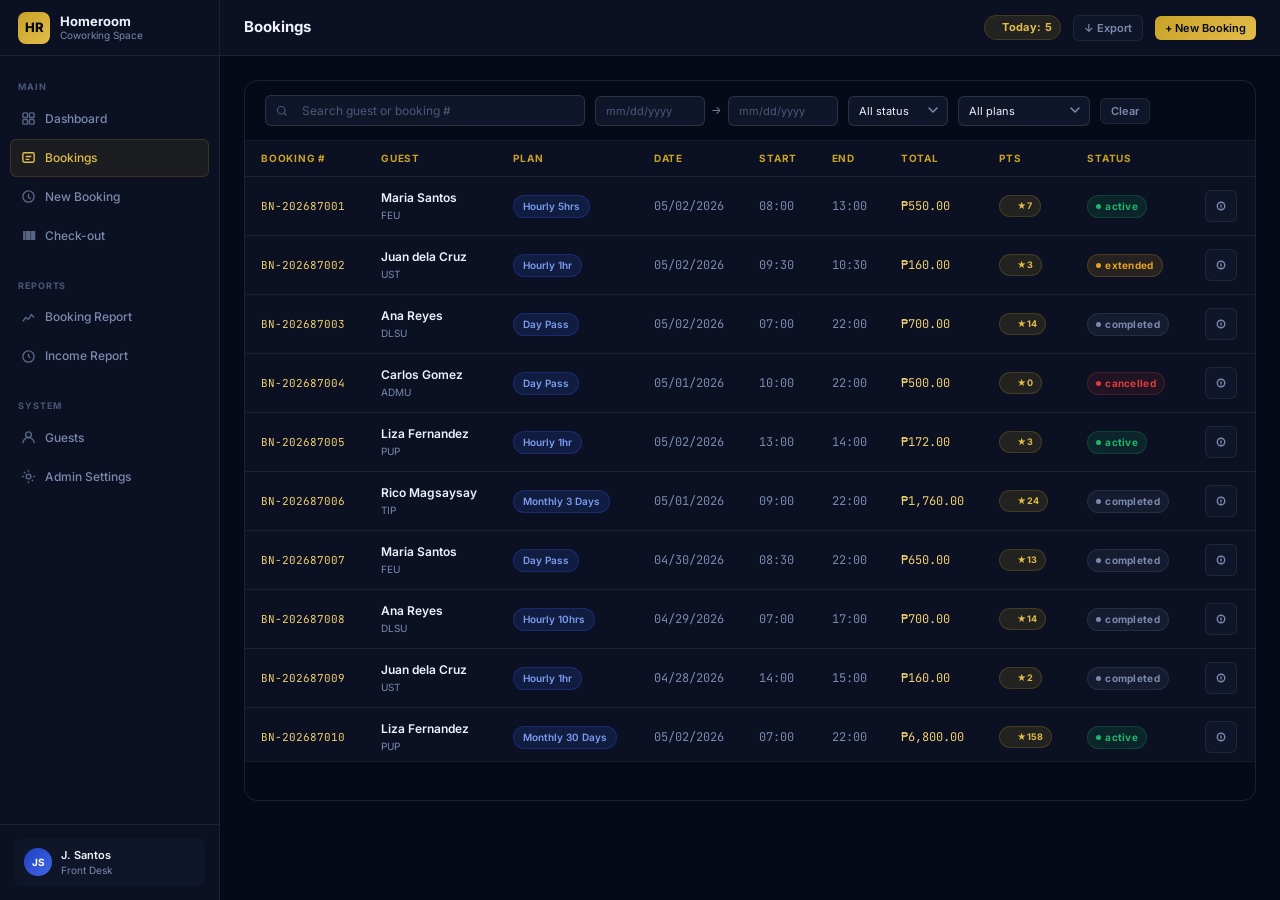
==== index.html @ 67699006 "Initial commit - HomeRoom Booking System" ====
<!DOCTYPE html>
<html lang="en">
<head>
<meta charset="UTF-8"/>
<meta name="viewport" content="width=device-width,initial-scale=1.0"/>
<title>HomeRoom — Front Desk</title>
<link rel="preconnect" href="https://fonts.googleapis.com"/>
<link href="https://fonts.googleapis.com/css2?family=Inter:wght@300;400;500;600;700;800&family=JetBrains+Mono:wght@400;500&display=swap" rel="stylesheet"/>
<style>
/* ═══════════════════════════════════════════════
   DESIGN TOKENS — HomeRoom palette (from poster)
   ═══════════════════════════════════════════════ */
:root {
  /* Core palette extracted from anniversary poster */
  --navy-950: #060a18;
  --navy-900: #0b1022;
  --navy-800: #101629;
  --navy-700: #151d36;
  --navy-600: #1b2444;
  --navy-500: #243060;
  --navy-400: #2d3d7a;

  --gold-600: #8a6910;
  --gold-500: #b8890f;
  --gold-400: #c9a227;
  --gold-300: #e2bd4a;
  --gold-200: #edcf6e;
  --gold-100: #f7e9a8;

  --blue-700: #1a2f8a;
  --blue-600: #2040c0;
  --blue-500: #2d52d4;
  --blue-400: #4068e8;
  --blue-300: #6b8ef5;

  --slate-50:  #f8f9fc;
  --slate-100: #eef0f6;
  --slate-200: #d8dce8;
  --slate-300: #b0b8d0;
  --slate-400: #8090b4;
  --slate-500: #5a6a90;
  --slate-600: #3d4e72;

  /* Semantic */
  --bg:         var(--navy-950);
  --surface:    var(--navy-900);
  --surface2:   var(--navy-800);
  --surface3:   var(--navy-700);
  --border:     rgba(255,255,255,0.07);
  --border2:    rgba(255,255,255,0.12);
  --text:       #eef1fb;
  --text-muted: #7a8aae;
  --text-dim:   #4a5878;
  --accent:     var(--gold-400);
  --accent2:    var(--gold-300);
  --success:    #1db86a;
  --warning:    #e8a020;
  --danger:     #e03c3c;
  --info:       var(--blue-400);

  --radius-sm:  6px;
  --radius-md:  10px;
  --radius-lg:  14px;
  --radius-xl:  20px;

  --shadow-sm:  0 1px 3px rgba(0,0,0,.4);
  --shadow-md:  0 4px 16px rgba(0,0,0,.5);
  --shadow-lg:  0 8px 32px rgba(0,0,0,.6);
  --shadow-gold: 0 0 20px rgba(201,162,39,.15);

  --font:  'Inter', sans-serif;
  --mono:  'JetBrains Mono', monospace;

  --sidebar-w: 220px;
  --topbar-h:  56px;
}

/* ═══ RESET ═══ */
*, *::before, *::after { box-sizing: border-box; margin: 0; padding: 0; }
html, body { height: 100%; }
body { font-family: var(--font); background: var(--bg); color: var(--text); font-size: 13px; line-height: 1.5; -webkit-font-smoothing: antialiased; overflow: hidden; }
button { font-family: var(--font); cursor: pointer; border: none; outline: none; }
input, select, textarea { font-family: var(--font); outline: none; }
a { text-decoration: none; color: inherit; }
* { scrollbar-width: thin; scrollbar-color: var(--navy-600) transparent; }
*::-webkit-scrollbar { width: 4px; height: 4px; }
*::-webkit-scrollbar-thumb { background: var(--navy-600); border-radius: 4px; }

/* ═══ LAYOUT ═══ */
.app { display: flex; height: 100vh; overflow: hidden; }

/* ═══════════════════════════════════════════════
   SIDEBAR
   ═══════════════════════════════════════════════ */
.sidebar {
  width: var(--sidebar-w);
  flex-shrink: 0;
  background: var(--navy-900);
  border-right: 1px solid var(--border);
  display: flex;
  flex-direction: column;
  overflow: hidden;
  z-index: 50;
}

.sidebar-logo {
  height: var(--topbar-h);
  display: flex;
  align-items: center;
  gap: 10px;
  padding: 0 18px;
  border-bottom: 1px solid var(--border);
  flex-shrink: 0;
}
.logo-mark {
  width: 32px; height: 32px;
  border-radius: 8px;
  background: linear-gradient(135deg, var(--gold-400) 0%, var(--gold-300) 100%);
  display: flex; align-items: center; justify-content: center;
  font-weight: 800; font-size: 13px; color: var(--navy-950); letter-spacing: -.5px;
  flex-shrink: 0;
}
.logo-text { font-weight: 700; font-size: 13px; color: var(--text); line-height: 1.2; }
.logo-text small { font-size: 10px; color: var(--text-muted); font-weight: 400; display: block; }

.sidebar-section-label {
  font-size: 9px; font-weight: 700; letter-spacing: .1em; text-transform: uppercase;
  color: var(--text-dim); padding: 16px 18px 6px;
}

.nav-group { padding: 0 10px; display: flex; flex-direction: column; gap: 1px; }

.nav-item {
  display: flex; align-items: center; gap: 9px;
  padding: 9px 10px; border-radius: var(--radius-sm);
  color: var(--text-muted); font-size: 12px; font-weight: 500;
  cursor: pointer; transition: all .15s; border: 1px solid transparent;
  white-space: nowrap;
}
.nav-item svg { width: 15px; height: 15px; flex-shrink: 0; opacity: .7; }
.nav-item:hover { color: var(--text); background: rgba(255,255,255,.05); }
.nav-item.active {
  color: var(--gold-300);
  background: rgba(201,162,39,.09);
  border-color: rgba(201,162,39,.18);
}
.nav-item.active svg { opacity: 1; }

.sidebar-footer {
  margin-top: auto;
  padding: 14px 14px;
  border-top: 1px solid var(--border);
}
.staff-card {
  display: flex; align-items: center; gap: 9px;
  padding: 8px 10px; border-radius: var(--radius-sm);
  background: var(--navy-800); cursor: pointer;
}
.staff-avatar {
  width: 28px; height: 28px; border-radius: 50%;
  background: linear-gradient(135deg, var(--blue-600) 0%, var(--blue-400) 100%);
  display: flex; align-items: center; justify-content: center;
  font-size: 10px; font-weight: 700; color: #fff; flex-shrink: 0;
}
.staff-name { font-size: 11px; font-weight: 600; color: var(--text); }
.staff-role { font-size: 10px; color: var(--text-muted); }

/* ═══════════════════════════════════════════════
   MAIN + TOPBAR
   ═══════════════════════════════════════════════ */
.main { flex: 1; display: flex; flex-direction: column; overflow: hidden; min-width: 0; }

.topbar {
  height: var(--topbar-h);
  background: var(--navy-900);
  border-bottom: 1px solid var(--border);
  display: flex; align-items: center;
  padding: 0 24px; gap: 12px;
  flex-shrink: 0; z-index: 40;
}
.topbar-title { font-size: 15px; font-weight: 700; flex: 1; }
.topbar-sub { font-size: 11px; color: var(--text-muted); font-weight: 400; margin-left: 8px; }

.page-body { flex: 1; overflow-y: auto; padding: 24px; }

/* ═══════════════════════════════════════════════
   BUTTONS
   ═══════════════════════════════════════════════ */
.btn {
  display: inline-flex; align-items: center; gap: 6px;
  padding: 8px 16px; border-radius: var(--radius-sm);
  font-size: 12px; font-weight: 600;
  transition: all .15s; white-space: nowrap;
}
.btn-gold {
  background: linear-gradient(135deg, var(--gold-400) 0%, var(--gold-300) 100%);
  color: var(--navy-950);
}
.btn-gold:hover { filter: brightness(1.1); box-shadow: var(--shadow-gold); }
.btn-outline {
  background: transparent; color: var(--text-muted);
  border: 1px solid var(--border2);
}
.btn-outline:hover { color: var(--text); border-color: rgba(255,255,255,.2); }
.btn-ghost {
  background: var(--navy-800); color: var(--text-muted);
  border: 1px solid var(--border);
}
.btn-ghost:hover { color: var(--text); border-color: var(--border2); }
.btn-danger {
  background: rgba(224,60,60,.1); color: var(--danger);
  border: 1px solid rgba(224,60,60,.2);
}
.btn-danger:hover { background: rgba(224,60,60,.2); }
.btn-success {
  background: rgba(29,184,106,.1); color: var(--success);
  border: 1px solid rgba(29,184,106,.2);
}
.btn-success:hover { background: rgba(29,184,106,.18); }
.btn-sm { padding: 5px 10px; font-size: 11px; }
.btn-lg { padding: 11px 22px; font-size: 13px; }
.btn-icon { padding: 7px; border-radius: var(--radius-sm); width: 32px; height: 32px; justify-content: center; }

/* ═══════════════════════════════════════════════
   FORM INPUTS
   ═══════════════════════════════════════════════ */
.input-wrap { display: flex; flex-direction: column; gap: 5px; }
.input-label { font-size: 10px; font-weight: 600; color: var(--text-muted); text-transform: uppercase; letter-spacing: .06em; }
.input-field {
  background: var(--navy-800); border: 1px solid var(--border2);
  color: var(--text); border-radius: var(--radius-sm);
  padding: 9px 12px; font-size: 13px; font-family: var(--font);
  transition: border-color .15s, box-shadow .15s; width: 100%;
}
.input-field::placeholder { color: var(--text-dim); }
.input-field:focus { border-color: var(--gold-400); box-shadow: 0 0 0 3px rgba(201,162,39,.12); }
.input-field.error { border-color: var(--danger); box-shadow: 0 0 0 3px rgba(224,60,60,.1); }
.input-field.valid { border-color: var(--success); }
.input-error-msg { font-size: 10px; color: var(--danger); margin-top: 2px; }
.input-row { display: grid; gap: 14px; }
.input-row.cols-2 { grid-template-columns: 1fr 1fr; }
.input-row.cols-3 { grid-template-columns: 1fr 1fr 1fr; }
.input-row.cols-4 { grid-template-columns: 1fr 1fr 1fr 1fr; }

/* ═══════════════════════════════════════════════
   BADGES
   ═══════════════════════════════════════════════ */
.badge {
  display: inline-flex; align-items: center; gap: 4px;
  padding: 3px 8px; border-radius: 20px;
  font-size: 10px; font-weight: 700; letter-spacing: .03em;
}
.badge::before { content: ''; width: 5px; height: 5px; border-radius: 50%; flex-shrink: 0; }
.badge-active   { background: rgba(29,184,106,.12); color: #1db86a; border: 1px solid rgba(29,184,106,.2); }
.badge-active::before { background: #1db86a; }
.badge-extended { background: rgba(232,160,32,.12); color: #e8a020; border: 1px solid rgba(232,160,32,.2); }
.badge-extended::before { background: #e8a020; }
.badge-completed{ background: rgba(122,138,174,.1); color: var(--text-muted); border: 1px solid rgba(122,138,174,.15); }
.badge-completed::before { background: var(--text-muted); }
.badge-cancelled{ background: rgba(224,60,60,.1); color: #e03c3c; border: 1px solid rgba(224,60,60,.2); }
.badge-cancelled::before { background: #e03c3c; }
.badge-gold { background: rgba(201,162,39,.12); color: var(--gold-300); border: 1px solid rgba(201,162,39,.2); }
.badge-locked { background: rgba(90,106,144,.1); color: var(--slate-400); border: 1px solid rgba(90,106,144,.2); }

/* ═══════════════════════════════════════════════
   CARDS / SURFACES
   ═══════════════════════════════════════════════ */
.card {
  background: var(--navy-900); border: 1px solid var(--border);
  border-radius: var(--radius-lg); padding: 20px;
}
.card-sm { padding: 14px 16px; border-radius: var(--radius-md); }
.card-inset {
  background: var(--navy-800); border: 1px solid var(--border);
  border-radius: var(--radius-md); padding: 14px 16px;
}

/* ═══════════════════════════════════════════════
   STAT CARDS (dashboard)
   ═══════════════════════════════════════════════ */
.stats-row { display: grid; grid-template-columns: repeat(4,1fr); gap: 14px; margin-bottom: 24px; }
.stat-card {
  background: var(--navy-900); border: 1px solid var(--border);
  border-radius: var(--radius-lg); padding: 18px 20px;
  position: relative; overflow: hidden;
}
.stat-card::before {
  content: ''; position: absolute; inset: 0;
  background: linear-gradient(135deg, rgba(201,162,39,.04) 0%, transparent 70%);
  pointer-events: none;
}
.stat-icon {
  width: 36px; height: 36px; border-radius: 9px;
  display: flex; align-items: center; justify-content: center;
  margin-bottom: 14px; font-size: 16px;
}
.stat-icon.gold { background: rgba(201,162,39,.12); }
.stat-icon.blue { background: rgba(64,104,232,.12); }
.stat-icon.green { background: rgba(29,184,106,.1); }
.stat-icon.red  { background: rgba(224,60,60,.1); }
.stat-val { font-size: 24px; font-weight: 800; color: var(--text); line-height: 1; margin-bottom: 4px; font-variant-numeric: tabular-nums; }
.stat-label { font-size: 11px; color: var(--text-muted); font-weight: 500; }
.stat-trend { font-size: 10px; color: var(--success); margin-top: 6px; display: flex; align-items: center; gap: 3px; }
.stat-trend.down { color: var(--danger); }

/* ═══════════════════════════════════════════════
   BOOKING WIZARD
   ═══════════════════════════════════════════════ */
.wizard-shell {
  max-width: 900px; margin: 0 auto;
}
.wizard-steps {
  display: flex; align-items: center; gap: 0;
  margin-bottom: 28px;
}
.step-item {
  display: flex; align-items: center; flex: 1;
}
.step-node {
  display: flex; align-items: center; gap: 10px; padding: 10px 0;
  flex-shrink: 0; cursor: default;
}
.step-circle {
  width: 32px; height: 32px; border-radius: 50%;
  display: flex; align-items: center; justify-content: center;
  font-size: 12px; font-weight: 700; flex-shrink: 0;
  transition: all .3s;
}
.step-circle.done {
  background: linear-gradient(135deg, var(--gold-400), var(--gold-300));
  color: var(--navy-950);
}
.step-circle.active {
  background: var(--navy-600);
  border: 2px solid var(--gold-400);
  color: var(--gold-300);
  box-shadow: 0 0 0 4px rgba(201,162,39,.12);
}
.step-circle.pending {
  background: var(--navy-800);
  border: 2px solid var(--border2);
  color: var(--text-dim);
}
.step-label { font-size: 12px; font-weight: 600; line-height: 1.2; }
.step-label small { display: block; font-size: 10px; color: var(--text-muted); font-weight: 400; }
.step-label.active-label small { color: var(--gold-300); }
.step-line {
  flex: 1; height: 1px; background: var(--border);
  margin: 0 8px; transition: background .3s;
}
.step-line.done { background: rgba(201,162,39,.4); }

.wizard-card {
  background: var(--navy-900); border: 1px solid var(--border);
  border-radius: var(--radius-xl); overflow: hidden;
}
.wizard-header {
  padding: 22px 28px; border-bottom: 1px solid var(--border);
  display: flex; align-items: center; justify-content: space-between;
  background: linear-gradient(135deg, rgba(201,162,39,.04) 0%, transparent 60%);
}
.wizard-header h2 { font-size: 16px; font-weight: 700; }
.wizard-header p { font-size: 12px; color: var(--text-muted); margin-top: 2px; }
.wizard-body { padding: 28px; }
.wizard-footer {
  padding: 18px 28px; border-top: 1px solid var(--border);
  display: flex; align-items: center; justify-content: space-between;
  background: var(--navy-950);
}
.wizard-footer-total { font-size: 13px; color: var(--text-muted); }
.wizard-footer-total strong { color: var(--gold-300); font-size: 18px; font-family: var(--mono); margin-left: 8px; }

/* ═══ STEP 1: GUEST ═══ */
.guest-search-wrap { position: relative; margin-bottom: 20px; }
.guest-search-wrap svg { position: absolute; left: 12px; top: 50%; transform: translateY(-50%); color: var(--text-dim); pointer-events: none; }
.guest-search { padding-left: 38px !important; }
.guest-dropdown {
  position: absolute; top: calc(100% + 4px); left: 0; right: 0; z-index: 10;
  background: var(--navy-800); border: 1px solid var(--border2);
  border-radius: var(--radius-md); overflow: hidden;
  box-shadow: var(--shadow-lg);
}
.guest-result {
  display: flex; align-items: center; gap: 10px;
  padding: 10px 14px; cursor: pointer; transition: background .1s;
}
.guest-result:hover { background: rgba(255,255,255,.05); }
.guest-avatar-sm {
  width: 32px; height: 32px; border-radius: 50%; flex-shrink: 0;
  background: linear-gradient(135deg, var(--blue-600), var(--blue-400));
  display: flex; align-items: center; justify-content: center;
  font-size: 11px; font-weight: 700; color: #fff;
}
.guest-result-name { font-size: 12px; font-weight: 600; color: var(--text); }
.guest-result-meta { font-size: 10px; color: var(--text-muted); }
.guest-coins-chip {
  margin-left: auto; display: flex; align-items: center; gap: 4px;
  background: rgba(201,162,39,.1); border: 1px solid rgba(201,162,39,.2);
  color: var(--gold-300); padding: 2px 8px; border-radius: 20px; font-size: 10px; font-weight: 600;
}

.divider-or {
  display: flex; align-items: center; gap: 12px; margin: 20px 0;
  color: var(--text-dim); font-size: 11px;
}
.divider-or::before, .divider-or::after {
  content: ''; flex: 1; height: 1px; background: var(--border);
}

.selected-guest-card {
  display: flex; align-items: center; gap: 14px;
  background: rgba(201,162,39,.06); border: 1px solid rgba(201,162,39,.2);
  border-radius: var(--radius-md); padding: 14px 16px;
  margin-bottom: 20px;
}
.selected-guest-avatar {
  width: 44px; height: 44px; border-radius: 50%; flex-shrink: 0;
  background: linear-gradient(135deg, var(--gold-500), var(--gold-300));
  display: flex; align-items: center; justify-content: center;
  font-size: 16px; font-weight: 800; color: var(--navy-950);
}
.guest-detail-name { font-size: 14px; font-weight: 700; }
.guest-detail-meta { font-size: 11px; color: var(--text-muted); margin-top: 2px; }
.guest-detail-coins { display: flex; align-items: center; gap: 4px; margin-top: 4px; font-size: 11px; color: var(--gold-300); }

/* ═══ STEP 2: RATES ═══ */
.rates-section-title { font-size: 11px; font-weight: 700; letter-spacing: .08em; text-transform: uppercase; color: var(--text-muted); margin-bottom: 12px; display: flex; align-items: center; gap: 8px; }
.rates-section-title::after { content: ''; flex: 1; height: 1px; background: var(--border); }

.rate-grid { display: grid; grid-template-columns: repeat(3,1fr); gap: 10px; margin-bottom: 20px; }
.rate-card {
  background: var(--navy-800); border: 2px solid var(--border);
  border-radius: var(--radius-md); padding: 16px;
  cursor: pointer; transition: all .18s; position: relative; overflow: hidden;
  display: flex; flex-direction: column; gap: 4px;
}
.rate-card:hover:not(.locked) { border-color: rgba(201,162,39,.4); background: rgba(201,162,39,.04); }
.rate-card.selected {
  border-color: var(--gold-400); background: rgba(201,162,39,.07);
  box-shadow: 0 0 0 1px rgba(201,162,39,.2), var(--shadow-gold);
}
.rate-card.locked { opacity: .45; cursor: not-allowed; }
.rate-popular {
  position: absolute; top: 8px; right: 8px;
  background: linear-gradient(135deg, var(--gold-400), var(--gold-300));
  color: var(--navy-950); font-size: 8px; font-weight: 800;
  padding: 2px 7px; border-radius: 20px; letter-spacing: .05em; text-transform: uppercase;
}
.rate-lock {
  position: absolute; top: 8px; right: 8px;
  font-size: 11px; color: var(--text-dim);
}
.rate-type { font-size: 9px; font-weight: 700; letter-spacing: .1em; text-transform: uppercase; color: var(--text-muted); }
.rate-name { font-size: 14px; font-weight: 700; color: var(--text); margin-top: 2px; }
.rate-duration { font-size: 10px; color: var(--text-dim); }
.rate-price { font-size: 22px; font-weight: 800; color: var(--gold-300); font-family: var(--mono); margin-top: 8px; line-height: 1; }
.rate-price span { font-size: 12px; color: var(--text-muted); font-weight: 400; font-family: var(--font); }
.rate-note { font-size: 10px; color: var(--text-dim); margin-top: 4px; }
.rate-check {
  position: absolute; bottom: 10px; right: 10px;
  width: 20px; height: 20px; border-radius: 50%;
  background: var(--gold-400); display: none;
  align-items: center; justify-content: center;
}
.rate-card.selected .rate-check { display: flex; }
.rate-check svg { width: 11px; height: 11px; color: var(--navy-950); }

/* ═══ STEP 3: ADD-ONS ═══ */
.addon-grid { display: grid; grid-template-columns: 1fr 1fr; gap: 10px; }
.addon-card {
  background: var(--navy-800); border: 2px solid var(--border);
  border-radius: var(--radius-md); padding: 14px 16px;
  cursor: pointer; transition: all .18s; position: relative;
  display: flex; align-items: center; gap: 12px;
}
.addon-card:hover { border-color: rgba(64,104,232,.4); background: rgba(64,104,232,.04); }
.addon-card.selected {
  border-color: var(--blue-400); background: rgba(64,104,232,.08);
}
.addon-icon { font-size: 22px; flex-shrink: 0; }
.addon-name { font-size: 13px; font-weight: 600; }
.addon-desc { font-size: 10px; color: var(--text-muted); margin-top: 2px; }
.addon-price { font-size: 13px; font-weight: 700; color: var(--gold-300); font-family: var(--mono); margin-left: auto; flex-shrink: 0; }
.addon-qty-wrap { display: flex; align-items: center; gap: 6px; margin-left: auto; }
.qty-btn {
  width: 24px; height: 24px; border-radius: 50%;
  background: var(--navy-600); border: 1px solid var(--border2);
  color: var(--text); font-size: 14px; font-weight: 700;
  display: flex; align-items: center; justify-content: center;
  transition: all .12s;
}
.qty-btn:hover { background: var(--navy-500); border-color: var(--gold-400); color: var(--gold-300); }
.qty-val { font-family: var(--mono); font-size: 13px; font-weight: 600; min-width: 20px; text-align: center; }

.wifi-toggle {
  display: flex; align-items: center; justify-content: space-between;
  background: var(--navy-800); border: 2px solid var(--border);
  border-radius: var(--radius-md); padding: 14px 16px; cursor: pointer;
  transition: all .18s; margin-bottom: 10px;
}
.wifi-toggle:hover { border-color: rgba(64,104,232,.3); }
.wifi-toggle.active { border-color: var(--blue-400); background: rgba(64,104,232,.08); }
.toggle-switch {
  width: 40px; height: 22px; border-radius: 11px;
  background: var(--navy-600); border: 1px solid var(--border2);
  position: relative; transition: background .2s;
}
.toggle-switch.on { background: var(--blue-500); border-color: var(--blue-400); }
.toggle-knob {
  width: 16px; height: 16px; border-radius: 50%; background: #fff;
  position: absolute; top: 2px; left: 2px; transition: transform .2s;
  box-shadow: 0 1px 3px rgba(0,0,0,.3);
}
.toggle-switch.on .toggle-knob { transform: translateX(18px); }

/* ═══ STEP 4: CONFIRM ═══ */
.summary-layout { display: grid; grid-template-columns: 1fr 340px; gap: 20px; }
.summary-section { margin-bottom: 20px; }
.summary-row {
  display: flex; justify-content: space-between; align-items: center;
  padding: 9px 0; font-size: 12px;
  border-bottom: 1px solid var(--border);
}
.summary-row:last-child { border-bottom: none; }
.summary-row .label { color: var(--text-muted); }
.summary-row .val { font-family: var(--mono); font-weight: 600; color: var(--text); }
.summary-row .val.discount { color: var(--success); }
.summary-total {
  display: flex; justify-content: space-between; align-items: center;
  padding: 14px 0 0; font-size: 16px; font-weight: 800;
  border-top: 2px solid rgba(201,162,39,.3); margin-top: 6px;
}
.summary-total .val { color: var(--gold-300); font-family: var(--mono); font-size: 22px; }

.promo-section { margin-bottom: 18px; }
.promo-row { display: flex; gap: 8px; }
.promo-badge {
  display: inline-flex; align-items: center; gap: 6px;
  background: rgba(29,184,106,.1); border: 1px solid rgba(29,184,106,.2);
  color: var(--success); padding: 4px 10px; border-radius: var(--radius-sm);
  font-size: 11px; font-weight: 600; margin-top: 8px;
}
.promo-x { cursor: pointer; opacity: .7; }
.promo-x:hover { opacity: 1; }

.receipt-card {
  background: var(--navy-950); border: 1px solid var(--border);
  border-radius: var(--radius-lg); overflow: hidden;
}
.receipt-header {
  background: linear-gradient(135deg, var(--navy-700) 0%, var(--navy-600) 100%);
  border-bottom: 1px solid var(--border); padding: 16px 18px; text-align: center;
}
.receipt-logo { font-size: 16px; font-weight: 800; letter-spacing: -.5px; }
.receipt-logo span { color: var(--gold-400); }
.receipt-subtitle { font-size: 10px; color: var(--text-muted); margin-top: 2px; }
.receipt-body { padding: 16px 18px; }
.receipt-ref { font-family: var(--mono); font-size: 16px; font-weight: 700; color: var(--gold-300); letter-spacing: .05em; text-align: center; margin-bottom: 16px; }
.receipt-row { display: flex; justify-content: space-between; font-size: 11px; padding: 4px 0; }
.receipt-row .rl { color: var(--text-muted); }
.receipt-row .rv { font-weight: 600; color: var(--text); font-family: var(--mono); font-size: 11px; }
.barcode-wrap {
  margin: 16px 0; text-align: center;
  background: #fff; border-radius: var(--radius-sm); padding: 10px;
}
.barcode-lines {
  display: flex; gap: 2px; justify-content: center; align-items: flex-end; height: 48px;
}
.barcode-lines div { background: #000; border-radius: 1px; }
.wifi-creds {
  background: rgba(64,104,232,.08); border: 1px solid rgba(64,104,232,.2);
  border-radius: var(--radius-sm); padding: 10px 12px; margin-top: 12px;
}
.wifi-title { font-size: 10px; font-weight: 700; letter-spacing: .08em; text-transform: uppercase; color: var(--blue-300); margin-bottom: 6px; display: flex; align-items: center; gap: 5px; }
.wifi-field { display: flex; justify-content: space-between; font-size: 11px; margin-top: 4px; }
.wifi-field .wl { color: var(--text-muted); }
.wifi-field .wv { font-family: var(--mono); color: var(--text); font-weight: 600; }
.coins-earned {
  background: rgba(201,162,39,.08); border: 1px solid rgba(201,162,39,.2);
  border-radius: var(--radius-sm); padding: 10px 12px; margin-top: 10px;
  text-align: center;
}
.coins-earned-val { font-size: 20px; font-weight: 800; color: var(--gold-300); font-family: var(--mono); }
.coins-earned-label { font-size: 10px; color: var(--text-muted); margin-top: 2px; }

/* ═══════════════════════════════════════════════
   BOOKING DASHBOARD
   ═══════════════════════════════════════════════ */
.dashboard-header { display: flex; align-items: center; gap: 12px; margin-bottom: 20px; }
.search-bar-wrap { position: relative; flex: 1; max-width: 320px; }
.search-bar-wrap svg { position: absolute; left: 11px; top: 50%; transform: translateY(-50%); color: var(--text-dim); pointer-events: none; }
.search-bar { padding-left: 36px !important; }

.filter-row { display: flex; align-items: center; gap: 8px; flex-wrap: wrap; }
.date-pair { display: flex; align-items: center; gap: 6px; }
.date-pair span { font-size: 11px; color: var(--text-muted); }
.date-input { padding: 7px 10px !important; font-size: 11px !important; }

.filter-select {
  background: var(--navy-800); border: 1px solid var(--border2);
  color: var(--text); border-radius: var(--radius-sm);
  padding: 7px 30px 7px 10px; font-size: 11px; font-family: var(--font);
  appearance: none; cursor: pointer;
  background-image: url("data:image/svg+xml,%3Csvg xmlns='http://www.w3.org/2000/svg' width='10' height='7'%3E%3Cpath d='M1 1l4 4 4-4' fill='none' stroke='%237a8aae' stroke-width='1.5' stroke-linecap='round'/%3E%3C/svg%3E");
  background-repeat: no-repeat; background-position: right 9px center;
  transition: border-color .15s;
}
.filter-select:focus { border-color: var(--gold-400); outline: none; }
option { background: var(--navy-800); }

/* TABLE */
.table-wrap { overflow-x: auto; }
.data-table { width: 100%; border-collapse: collapse; }
.data-table thead th {
  padding: 10px 16px; text-align: left;
  font-size: 10px; font-weight: 700; letter-spacing: .08em; text-transform: uppercase;
  color: var(--gold-400); border-bottom: 1px solid var(--border);
  background: var(--navy-900); white-space: nowrap; position: sticky; top: 0; z-index: 5;
}
.data-table tbody tr {
  border-bottom: 1px solid var(--border); transition: background .1s; cursor: pointer;
}
.data-table tbody tr:hover { background: rgba(255,255,255,.02); }
.data-table tbody tr.row-selected { background: rgba(201,162,39,.05); border-left: 2px solid var(--gold-400); }
.data-table td { padding: 12px 16px; font-size: 12px; vertical-align: middle; white-space: nowrap; }
.cell-booking-no { font-family: var(--mono); font-size: 11px; color: var(--gold-200); }
.cell-guest-name { font-weight: 600; }
.cell-guest-sub { font-size: 10px; color: var(--text-muted); margin-top: 1px; }
.cell-plan { display: inline-block; padding: 3px 9px; border-radius: 20px; font-size: 10px; font-weight: 600; background: rgba(45,82,212,.18); color: #7b9ef0; border: 1px solid rgba(45,82,212,.3); }
.cell-cost { font-family: var(--mono); color: var(--gold-200); }
.cell-date { font-family: var(--mono); font-size: 11px; color: var(--text-muted); }
.cell-actions { display: flex; gap: 5px; }

/* PAGINATION */
.pagination-bar {
  display: flex; align-items: center; justify-content: space-between;
  padding: 14px 0 0; flex-wrap: wrap; gap: 8px;
}
.page-info { font-size: 11px; color: var(--text-muted); }
.page-buttons { display: flex; gap: 4px; }
.page-btn {
  width: 30px; height: 30px; border-radius: var(--radius-sm);
  background: var(--navy-800); border: 1px solid var(--border);
  color: var(--text-muted); font-size: 11px; font-family: var(--mono);
  display: flex; align-items: center; justify-content: center;
  cursor: pointer; transition: all .15s;
}
.page-btn:hover, .page-btn.cur {
  border-color: var(--gold-400); color: var(--gold-300);
  background: rgba(201,162,39,.08);
}

/* ═══════════════════════════════════════════════
   DETAIL DRAWER
   ═══════════════════════════════════════════════ */
.drawer-overlay {
  position: fixed; inset: 0; background: rgba(5,8,20,.7);
  z-index: 200; opacity: 0; pointer-events: none; transition: opacity .2s;
}
.drawer-overlay.open { opacity: 1; pointer-events: all; }
.drawer {
  position: absolute; right: 0; top: 0; bottom: 0; width: 400px;
  background: var(--navy-900); border-left: 1px solid var(--border);
  display: flex; flex-direction: column;
  transform: translateX(100%); transition: transform .25s cubic-bezier(.4,0,.2,1);
  box-shadow: var(--shadow-lg);
}
.drawer-overlay.open .drawer { transform: translateX(0); }
.drawer-header {
  padding: 20px 22px; border-bottom: 1px solid var(--border);
  display: flex; align-items: flex-start; gap: 12px;
  background: linear-gradient(135deg, rgba(201,162,39,.05) 0%, transparent 60%);
  flex-shrink: 0;
}
.drawer-title-group { flex: 1; }
.drawer-title { font-size: 16px; font-weight: 700; }
.drawer-sub { font-family: var(--mono); font-size: 11px; color: var(--gold-300); margin-top: 3px; }
.drawer-close-btn {
  width: 30px; height: 30px; border-radius: var(--radius-sm);
  background: var(--navy-800); border: 1px solid var(--border);
  color: var(--text-muted); font-size: 16px; line-height: 1;
  display: flex; align-items: center; justify-content: center;
  transition: all .15s;
}
.drawer-close-btn:hover { color: var(--text); border-color: var(--border2); }
.drawer-body { flex: 1; overflow-y: auto; padding: 20px 22px; display: flex; flex-direction: column; gap: 20px; }
.drawer-section-label {
  font-size: 9px; font-weight: 700; letter-spacing: .1em; text-transform: uppercase;
  color: var(--gold-400); margin-bottom: 10px; display: flex; align-items: center; gap: 8px;
}
.drawer-section-label::after { content: ''; flex: 1; height: 1px; background: rgba(201,162,39,.15); }
.drawer-info-grid { display: grid; grid-template-columns: 1fr 1fr; gap: 12px; }
.dinfo-item label { font-size: 9px; text-transform: uppercase; letter-spacing: .06em; color: var(--text-dim); display: block; margin-bottom: 3px; }
.dinfo-item .dval { font-size: 12px; font-weight: 600; font-family: var(--mono); }

.cost-breakdown-table { background: var(--navy-800); border: 1px solid var(--border); border-radius: var(--radius-md); overflow: hidden; }
.cbt-row { display: flex; justify-content: space-between; padding: 9px 14px; font-size: 12px; border-bottom: 1px solid var(--border); }
.cbt-row:last-child { border-bottom: none; }
.cbt-row .cl { color: var(--text-muted); }
.cbt-row .cv { font-family: var(--mono); font-weight: 600; }
.cbt-row.total-row { background: rgba(201,162,39,.05); }
.cbt-row.total-row .cl { color: var(--text); font-weight: 700; }
.cbt-row.total-row .cv { color: var(--gold-300); font-size: 15px; }
.cbt-row .discount-val { color: var(--success); }

.ext-history { display: flex; flex-direction: column; gap: 6px; }
.ext-item-card {
  display: flex; justify-content: space-between; align-items: center;
  background: var(--navy-800); border: 1px solid var(--border); border-radius: var(--radius-sm);
  padding: 8px 12px; font-size: 11px;
}
.ext-item-meta { color: var(--text-muted); font-family: var(--mono); }
.ext-item-cost { color: var(--warning); font-family: var(--mono); font-weight: 700; }

.drawer-actions { padding: 16px 22px; border-top: 1px solid var(--border); display: flex; flex-direction: column; gap: 8px; flex-shrink: 0; background: var(--navy-950); }
.drawer-action-row { display: flex; gap: 8px; }
.drawer-btn {
  flex: 1; padding: 9px 14px; border-radius: var(--radius-sm);
  font-size: 12px; font-weight: 600; font-family: var(--font);
  border: 1px solid var(--border2); background: var(--navy-800);
  color: var(--text-muted); cursor: pointer; transition: all .15s; text-align: center;
}
.drawer-btn:hover { border-color: var(--gold-400); color: var(--gold-300); background: rgba(201,162,39,.06); }
.drawer-btn.primary { background: linear-gradient(135deg,var(--gold-400),var(--gold-300)); color: var(--navy-950); border-color: transparent; }
.drawer-btn.primary:hover { filter: brightness(1.08); }
.drawer-btn.danger-btn:hover { border-color: var(--danger); color: var(--danger); background: rgba(224,60,60,.06); }

/* ═══ EXTEND MODAL ═══ */
.modal-overlay {
  position: fixed; inset: 0; background: rgba(5,8,20,.8); z-index: 300;
  display: flex; align-items: center; justify-content: center;
  opacity: 0; pointer-events: none; transition: opacity .2s;
}
.modal-overlay.open { opacity: 1; pointer-events: all; }
.modal {
  background: var(--navy-900); border: 1px solid var(--border2);
  border-radius: var(--radius-xl); padding: 28px; width: 360px;
  transform: scale(.96) translateY(8px); transition: transform .2s;
  box-shadow: var(--shadow-lg);
}
.modal-overlay.open .modal { transform: scale(1) translateY(0); }
.modal-title { font-size: 16px; font-weight: 700; margin-bottom: 4px; }
.modal-sub { font-size: 11px; color: var(--text-muted); margin-bottom: 20px; }
.hour-grid { display: grid; grid-template-columns: repeat(3,1fr); gap: 8px; margin-bottom: 16px; }
.hour-card {
  background: var(--navy-800); border: 2px solid var(--border);
  border-radius: var(--radius-md); padding: 12px 10px;
  cursor: pointer; text-align: center; transition: all .15s;
}
.hour-card:hover { border-color: rgba(201,162,39,.4); }
.hour-card.sel { border-color: var(--gold-400); background: rgba(201,162,39,.08); }
.hour-card .hv { font-family: var(--mono); font-size: 18px; font-weight: 800; color: var(--text); }
.hour-card .hl { font-size: 10px; color: var(--text-muted); }
.hour-card.sel .hv { color: var(--gold-300); }
.modal-cost-preview {
  display: flex; justify-content: space-between; align-items: center;
  background: var(--navy-800); border: 1px solid rgba(201,162,39,.2);
  border-radius: var(--radius-sm); padding: 10px 14px; margin-bottom: 18px;
}
.mcp-label { font-size: 11px; color: var(--text-muted); }
.mcp-val { font-family: var(--mono); font-size: 16px; font-weight: 800; color: var(--gold-300); }
.modal-actions { display: flex; gap: 8px; }

/* ═══════════════════════════════════════════════
   TABS
   ═══════════════════════════════════════════════ */
.tabs { display: flex; gap: 0; border-bottom: 1px solid var(--border); margin-bottom: 24px; }
.tab-item {
  padding: 10px 18px; font-size: 12px; font-weight: 600; cursor: pointer;
  color: var(--text-muted); border-bottom: 2px solid transparent; margin-bottom: -1px;
  transition: all .15s;
}
.tab-item:hover { color: var(--text); }
.tab-item.active { color: var(--gold-300); border-bottom-color: var(--gold-400); }

/* ═══════════════════════════════════════════════
   TOASTS
   ═══════════════════════════════════════════════ */
.toast-container { position: fixed; bottom: 24px; right: 24px; z-index: 500; display: flex; flex-direction: column; gap: 8px; }
.toast {
  background: var(--navy-700); border: 1px solid var(--border2);
  border-radius: var(--radius-md); padding: 12px 16px;
  display: flex; align-items: center; gap: 10px; min-width: 260px;
  box-shadow: var(--shadow-lg); font-size: 12px; font-weight: 500;
  animation: slideIn .25s ease; transition: opacity .3s;
}
.toast.success { border-left: 3px solid var(--success); }
.toast.warning { border-left: 3px solid var(--warning); }
.toast.error   { border-left: 3px solid var(--danger); }
@keyframes slideIn { from { transform: translateX(16px); opacity: 0; } to { transform: translateX(0); opacity: 1; } }

/* ═══ UTILS ═══ */
.hidden { display: none !important; }
.flex { display: flex; }
.flex-col { display: flex; flex-direction: column; }
.items-center { align-items: center; }
.justify-between { justify-content: space-between; }
.gap-8 { gap: 8px; }
.gap-12 { gap: 12px; }
.gap-16 { gap: 16px; }
.mt-8 { margin-top: 8px; }
.mt-12 { margin-top: 12px; }
.mt-16 { margin-top: 16px; }
.mb-16 { margin-bottom: 16px; }
.text-muted { color: var(--text-muted); }
.text-gold { color: var(--gold-300); }
.text-sm { font-size: 11px; }
.font-mono { font-family: var(--mono); }
.fw-600 { font-weight: 600; }
.fw-700 { font-weight: 700; }
.w-full { width: 100%; }
</style>
</head>
<body>
<div class="app">
  <!-- ═══════════════ SIDEBAR ═══════════════ -->
  <aside class="sidebar">
    <div class="sidebar-logo">
      <div class="logo-mark">HR</div>
      <div class="logo-text">Homeroom<small>Coworking Space</small></div>
    </div>
    <div style="flex:1;overflow-y:auto;padding:8px 0;">
      <div class="sidebar-section-label">Main</div>
      <div class="nav-group">
        <div class="nav-item" id="nav-dashboard" onclick="showPage('dashboard')">
          <svg fill="none" viewBox="0 0 16 16" stroke="currentColor" stroke-width="1.5"><rect x="2" y="2" width="5" height="5" rx="1"/><rect x="9" y="2" width="5" height="5" rx="1"/><rect x="2" y="9" width="5" height="5" rx="1"/><rect x="9" y="9" width="5" height="5" rx="1"/></svg>
          Dashboard
        </div>
        <div class="nav-item" id="nav-bookings" onclick="showPage('bookings')">
          <svg fill="none" viewBox="0 0 16 16" stroke="currentColor" stroke-width="1.5"><rect x="2" y="3" width="12" height="10" rx="1.5"/><path d="M5 7h6M5 10h4"/></svg>
          Bookings
        </div>
        <div class="nav-item" id="nav-wizard" onclick="showPage('wizard')">
          <svg fill="none" viewBox="0 0 16 16" stroke="currentColor" stroke-width="1.5"><circle cx="8" cy="8" r="6"/><path d="M8 5v4l2.5 1.5"/></svg>
          New Booking
        </div>
        <div class="nav-item" id="nav-checkout" onclick="showPage('checkout')">
          <svg fill="none" viewBox="0 0 16 16" stroke="currentColor" stroke-width="1.5"><path d="M3 4h1v8H3zM6 4h.5v8H6zM8 4h1.5v8H8zM11.5 4h.5v8h-.5zM13.5 4h1v8h-1z"/></svg>
          Check-out
        </div>
      </div>
      <div class="sidebar-section-label" style="margin-top:8px;">Reports</div>
      <div class="nav-group">
        <div class="nav-item" onclick="showToast('Booking Report — coming soon','warning')">
          <svg fill="none" viewBox="0 0 16 16" stroke="currentColor" stroke-width="1.5"><path d="M2 12l3-4 3 2 3-5 3 3"/></svg>
          Booking Report
        </div>
        <div class="nav-item" onclick="showToast('Income Report — coming soon','warning')">
          <svg fill="none" viewBox="0 0 16 16" stroke="currentColor" stroke-width="1.5"><circle cx="8" cy="8" r="6"/><path d="M8 5v3l2 1.5"/></svg>
          Income Report
        </div>
      </div>
      <div class="sidebar-section-label" style="margin-top:8px;">System</div>
      <div class="nav-group">
        <div class="nav-item" onclick="showToast('Guests module — coming soon','warning')">
          <svg fill="none" viewBox="0 0 16 16" stroke="currentColor" stroke-width="1.5"><circle cx="8" cy="5" r="3"/><path d="M2 14c0-3.3 2.7-6 6-6s6 2.7 6 6"/></svg>
          Guests
        </div>
        <div class="nav-item" onclick="showToast('Admin settings — coming soon','warning')">
          <svg fill="none" viewBox="0 0 16 16" stroke="currentColor" stroke-width="1.5"><circle cx="8" cy="8" r="2.5"/><path d="M8 1v2M8 13v2M1 8h2M13 8h2M3.2 3.2l1.4 1.4M11.4 11.4l1.4 1.4"/></svg>
          Admin Settings
        </div>
      </div>
    </div>
    <div class="sidebar-footer">
      <div class="staff-card">
        <div class="staff-avatar">JS</div>
        <div><div class="staff-name">J. Santos</div><div class="staff-role">Front Desk</div></div>
      </div>
    </div>
  </aside>

  <!-- ═══════════════ PAGES ═══════════════ -->
  <div class="main">

    <!-- ═════ DASHBOARD PAGE ═════ -->
    <div id="page-dashboard" class="hidden">
      <div class="topbar">
        <div class="topbar-title">Dashboard <span class="topbar-sub">Wednesday, May 2, 2026</span></div>
        <button class="btn btn-ghost btn-sm" onclick="showPage('wizard')">+ New Booking</button>
      </div>
      <div class="page-body">
        <div class="stats-row">
          <div class="stat-card">
            <div class="stat-icon gold">🏢</div>
            <div class="stat-val">14</div>
            <div class="stat-label">Active today</div>
            <div class="stat-trend">↑ 3 more than yesterday</div>
          </div>
          <div class="stat-card">
            <div class="stat-icon green">✓</div>
            <div class="stat-val">8</div>
            <div class="stat-label">Checked out</div>
            <div class="stat-trend">↑ On track</div>
          </div>
          <div class="stat-card">
            <div class="stat-icon blue">₱</div>
            <div class="stat-val">₱18,420</div>
            <div class="stat-label">Revenue today</div>
            <div class="stat-trend">↑ ₱2,300 vs last Wed</div>
          </div>
          <div class="stat-card">
            <div class="stat-icon red">⏰</div>
            <div class="stat-val">3</div>
            <div class="stat-label">Expiring soon</div>
            <div class="stat-trend down">↓ Check these guests</div>
          </div>
        </div>
        <div style="display:grid;grid-template-columns:1fr 340px;gap:16px;">
          <div class="card">
            <div style="font-size:13px;font-weight:700;margin-bottom:16px;">Recent bookings</div>
            <div class="table-wrap">
              <table class="data-table" id="mini-table"></table>
            </div>
            <div style="margin-top:14px;text-align:right;">
              <button class="btn btn-ghost btn-sm" onclick="showPage('bookings')">View all bookings →</button>
            </div>
          </div>
          <div class="flex-col gap-12">
            <div class="card" style="flex:1;">
              <div style="font-size:13px;font-weight:700;margin-bottom:14px;">Occupancy</div>
              <div style="display:flex;flex-direction:column;gap:10px;">
                <div>
                  <div style="display:flex;justify-content:space-between;font-size:11px;margin-bottom:5px;"><span class="text-muted">Workstations</span><span class="font-mono">18 / 24</span></div>
                  <div style="background:var(--navy-700);border-radius:4px;height:6px;"><div style="background:linear-gradient(90deg,var(--gold-400),var(--gold-300));height:6px;border-radius:4px;width:75%;"></div></div>
                </div>
                <div>
                  <div style="display:flex;justify-content:space-between;font-size:11px;margin-bottom:5px;"><span class="text-muted">Meeting Room</span><span class="font-mono">2 / 3</span></div>
                  <div style="background:var(--navy-700);border-radius:4px;height:6px;"><div style="background:linear-gradient(90deg,var(--blue-500),var(--blue-300));height:6px;border-radius:4px;width:67%;"></div></div>
                </div>
                <div>
                  <div style="display:flex;justify-content:space-between;font-size:11px;margin-bottom:5px;"><span class="text-muted">Lockers</span><span class="font-mono">12 / 20</span></div>
                  <div style="background:var(--navy-700);border-radius:4px;height:6px;"><div style="background:linear-gradient(90deg,var(--success),#40e0a0);height:6px;border-radius:4px;width:60%;"></div></div>
                </div>
              </div>
            </div>
            <div class="card">
              <div style="font-size:13px;font-weight:700;margin-bottom:10px;">Quick actions</div>
              <div style="display:flex;flex-direction:column;gap:7px;">
                <button class="btn btn-gold w-full" onclick="showPage('wizard')">+ New Booking</button>
                <button class="btn btn-ghost w-full" onclick="showPage('checkout')">🔍 Scan Check-out</button>
              </div>
            </div>
          </div>
        </div>
      </div>
    </div>

    <!-- ═════ BOOKINGS PAGE ═════ -->
    <div id="page-bookings" class="hidden">
      <div class="topbar">
        <div class="topbar-title">Bookings</div>
        <span id="today-badge" class="badge badge-gold" style="font-size:11px;"></span>
        <button class="btn btn-ghost btn-sm">↓ Export</button>
        <button class="btn btn-gold btn-sm" onclick="showPage('wizard')">+ New Booking</button>
      </div>
      <div class="page-body">
        <div class="card" style="padding:0;overflow:hidden;">
          <!-- FILTERS -->
          <div style="padding:14px 20px;border-bottom:1px solid var(--border);display:flex;gap:10px;align-items:center;flex-wrap:wrap;background:var(--navy-950);">
            <div class="search-bar-wrap">
              <svg width="12" height="12" fill="none" stroke="currentColor" stroke-width="1.5" viewBox="0 0 16 16"><circle cx="7" cy="7" r="5"/><path d="M11 11l3 3"/></svg>
              <input type="text" class="input-field search-bar" id="bk-search" placeholder="Search guest or booking #" oninput="renderBookings()" style="font-size:12px;padding:7px 10px 7px 34px;">
            </div>
            <div class="date-pair">
              <input type="text" class="input-field date-input" id="date-from" placeholder="mm/dd/yyyy" style="width:110px;" oninput="renderBookings()">
              <span>→</span>
              <input type="text" class="input-field date-input" id="date-to" placeholder="mm/dd/yyyy" style="width:110px;" oninput="renderBookings()">
            </div>
            <select class="filter-select" id="status-filter" onchange="renderBookings()">
              <option value="">All status</option>
              <option value="active">Active</option>
              <option value="extended">Extended</option>
              <option value="completed">Completed</option>
              <option value="cancelled">Cancelled</option>
            </select>
            <select class="filter-select" id="plan-filter" onchange="renderBookings()">
              <option value="">All plans</option>
              <option value="Hourly 1hr">Hourly 1hr</option>
              <option value="Hourly 5hrs">Hourly 5hrs</option>
              <option value="Hourly 10hrs">Hourly 10hrs</option>
              <option value="Day Pass">Day Pass</option>
              <option value="Monthly 3 Days">Monthly 3 Days</option>
              <option value="Monthly 30 Days">Monthly 30 Days</option>
            </select>
            <button class="btn btn-ghost btn-sm" onclick="clearFilters()">Clear</button>
          </div>
          <!-- TABLE -->
          <div class="table-wrap" style="max-height:calc(100vh - 280px);overflow-y:auto;">
            <table class="data-table">
              <thead>
                <tr>
                  <th>Booking #</th><th>Guest</th><th>Plan</th><th>Date</th>
                  <th>Start</th><th>End</th><th>Total</th><th>Pts</th><th>Status</th><th></th>
                </tr>
              </thead>
              <tbody id="bookings-tbody"></tbody>
            </table>
          </div>
          <div style="padding:12px 20px;border-top:1px solid var(--border);background:var(--navy-950);">
            <div class="pagination-bar">
              <span class="page-info" id="page-info"></span>
              <div class="page-buttons" id="page-buttons"></div>
            </div>
          </div>
        </div>
      </div>
    </div>

    <!-- ═════ BOOKING WIZARD PAGE ═════ -->
    <div id="page-wizard" class="hidden">
      <div class="topbar">
        <div class="topbar-title">New Booking</div>
        <button class="btn btn-ghost btn-sm" onclick="showPage('bookings')">← Back to Bookings</button>
      </div>
      <div class="page-body">
        <div class="wizard-shell">
          <!-- STEP INDICATOR -->
          <div class="wizard-steps" id="wizard-steps"></div>
          <!-- WIZARD CARD -->
          <div class="wizard-card">
            <!-- STEP 1 -->
            <div id="wz-step-1">
              <div class="wizard-header">
                <div><h2>Select or Add Guest</h2><p>Search for an existing guest or register a new one</p></div>
                <span class="badge badge-gold">Step 1 of 4</span>
              </div>
              <div class="wizard-body">
                <div class="guest-search-wrap">
                  <svg width="14" height="14" fill="none" stroke="currentColor" stroke-width="1.5" viewBox="0 0 16 16"><circle cx="7" cy="7" r="5"/><path d="M11 11l3 3"/></svg>
                  <input type="text" class="input-field guest-search" id="guest-search-input" placeholder="Search by name, email, or student ID…" oninput="searchGuests(this.value)">
                  <div class="guest-dropdown hidden" id="guest-dropdown"></div>
                </div>
                <div id="selected-guest-display" class="hidden"></div>
                <div class="divider-or">or register a new guest</div>
                <div class="input-row cols-3" style="margin-bottom:14px;">
                  <div class="input-wrap">
                    <label class="input-label">First Name *</label>
                    <input type="text" class="input-field" id="f-fname" placeholder="Maria">
                  </div>
                  <div class="input-wrap">
                    <label class="input-label">Last Name *</label>
                    <input type="text" class="input-field" id="f-lname" placeholder="Santos">
                  </div>
                  <div class="input-wrap">
                    <label class="input-label">Email Address</label>
                    <input type="email" class="input-field" id="f-email" placeholder="maria@email.com">
                  </div>
                </div>
                <div class="input-row cols-3">
                  <div class="input-wrap">
                    <label class="input-label">Mobile Number</label>
                    <input type="text" class="input-field" id="f-mobile" placeholder="09XX XXX XXXX">
                  </div>
                  <div class="input-wrap">
                    <label class="input-label">School / Affiliation</label>
                    <input type="text" class="input-field" id="f-school" placeholder="FEU, UST, DLSU…">
                  </div>
                  <div class="input-wrap">
                    <label class="input-label">Course / Facility</label>
                    <input type="text" class="input-field" id="f-course" placeholder="BS Computer Science">
                  </div>
                </div>
              </div>
              <div class="wizard-footer">
                <span class="wizard-footer-total" style="color:var(--text-muted);font-size:12px;">Select or add a guest to continue</span>
                <button class="btn btn-gold btn-lg" onclick="wizardNext()">Continue →</button>
              </div>
            </div>

            <!-- STEP 2 -->
            <div id="wz-step-2" class="hidden">
              <div class="wizard-header">
                <div><h2>Select Rate</h2><p>Choose a plan that fits your guest's needs</p></div>
                <span class="badge badge-gold">Step 2 of 4</span>
              </div>
              <div class="wizard-body">
                <div class="rates-section-title">Hourly Passes</div>
                <div class="rate-grid" id="rate-grid-hourly"></div>
                <div class="rates-section-title" style="margin-top:16px;">Daily Pass</div>
                <div class="rate-grid" id="rate-grid-daily"></div>
                <div class="rates-section-title" style="margin-top:16px;">Monthly Consecutive</div>
                <div class="rate-grid" id="rate-grid-monthly"></div>
              </div>
              <div class="wizard-footer">
                <button class="btn btn-ghost" onclick="wizardPrev()">← Back</button>
                <div class="wizard-footer-total">Selected: <strong id="wz-rate-label">—</strong></div>
                <button class="btn btn-gold btn-lg" onclick="wizardNext()">Continue →</button>
              </div>
            </div>

            <!-- STEP 3 -->
            <div id="wz-step-3" class="hidden">
              <div class="wizard-header">
                <div><h2>Add-Ons</h2><p>Optional extras for this session</p></div>
                <span class="badge badge-gold">Step 3 of 4</span>
              </div>
              <div class="wizard-body">
                <div class="wifi-toggle" id="wifi-toggle" onclick="toggleWifi()">
                  <div class="flex items-center gap-12">
                    <span style="font-size:22px;">📶</span>
                    <div>
                      <div style="font-size:13px;font-weight:600;">Wi-Fi Access</div>
                      <div style="font-size:10px;color:var(--text-muted);">High-speed internet · ₱50.00</div>
                    </div>
                  </div>
                  <div class="toggle-switch" id="wifi-switch"><div class="toggle-knob"></div></div>
                </div>
                <div class="addon-grid" id="addon-grid"></div>
              </div>
              <div class="wizard-footer">
                <button class="btn btn-ghost" onclick="wizardPrev()">← Back</button>
                <div class="wizard-footer-total">Subtotal: <strong id="wz-addon-total">₱0.00</strong></div>
                <button class="btn btn-gold btn-lg" onclick="wizardNext()">Continue →</button>
              </div>
            </div>

            <!-- STEP 4 -->
            <div id="wz-step-4" class="hidden">
              <div class="wizard-header">
                <div><h2>Confirm Booking</h2><p>Review details and apply discounts</p></div>
                <span class="badge badge-gold">Step 4 of 4</span>
              </div>
              <div class="wizard-body">
                <div class="summary-layout">
                  <div>
                    <div class="section-label" style="font-size:9px;font-weight:700;letter-spacing:.1em;text-transform:uppercase;color:var(--gold-400);margin-bottom:12px;display:flex;align-items:center;gap:8px;">Cost summary<span style="flex:1;height:1px;background:rgba(201,162,39,.15);display:block;"></span></div>
                    <div class="card-inset">
                      <div id="summary-rows"></div>
                      <div class="summary-total">
                        <span>Total</span>
                        <span class="val" id="summary-grand-total">₱0.00</span>
                      </div>
                    </div>

                    <div class="promo-section" style="margin-top:20px;">
                      <div class="section-label" style="font-size:9px;font-weight:700;letter-spacing:.1em;text-transform:uppercase;color:var(--gold-400);margin-bottom:10px;display:flex;align-items:center;gap:8px;">Discounts & Promos<span style="flex:1;height:1px;background:rgba(201,162,39,.15);display:block;"></span></div>
                      <div class="card-inset">
                        <div style="margin-bottom:12px;">
                          <label class="input-label">Membership Discount</label>
                          <div style="display:flex;gap:8px;margin-top:5px;flex-wrap:wrap;">
                            <button class="btn btn-ghost btn-sm" onclick="applyMembership('none')">None</button>
                            <button class="btn btn-ghost btn-sm" onclick="applyMembership('student')">Student (10%)</button>
                            <button class="btn btn-ghost btn-sm" onclick="applyMembership('pwd')">PWD20 (20%)</button>
                            <button class="btn btn-ghost btn-sm" onclick="applyMembership('senior')">Senior (15%)</button>
                          </div>
                        </div>
                        <div>
                          <label class="input-label">Promo Code</label>
                          <div class="promo-row" style="margin-top:5px;">
                            <input type="text" class="input-field" id="promo-input" placeholder="Enter promo code (e.g. SAVEMORE)" style="flex:1;">
                            <button class="btn btn-ghost" onclick="applyPromo()">Apply</button>
                          </div>
                          <div id="promo-badge-wrap"></div>
                          <div style="margin-top:8px;display:flex;gap:6px;flex-wrap:wrap;">
                            <span style="font-size:10px;color:var(--text-dim);">Try: </span>
                            <span style="font-size:10px;color:var(--blue-300);cursor:pointer;" onclick="document.getElementById('promo-input').value='SAVEMORE'">SAVEMORE</span>
                            <span style="font-size:10px;color:var(--blue-300);cursor:pointer;" onclick="document.getElementById('promo-input').value='PARTNER10'">PARTNER10</span>
                            <span style="font-size:10px;color:var(--blue-300);cursor:pointer;" onclick="document.getElementById('promo-input').value='HR8TH'">HR8TH</span>
                          </div>
                        </div>
                      </div>
                    </div>

                    <!-- COINS REDEEM -->
                    <div class="card-inset" style="margin-top:12px;display:flex;align-items:center;justify-content:space-between;">
                      <div>
                        <div style="font-size:12px;font-weight:600;">HR Coins</div>
                        <div style="font-size:10px;color:var(--text-muted);margin-top:2px;" id="coins-available-text">Available: 0 coins</div>
                      </div>
                      <button class="btn btn-ghost btn-sm" id="redeem-btn" onclick="redeemCoins()">Redeem Coins</button>
                    </div>
                  </div>

                  <!-- RECEIPT CARD -->
                  <div class="receipt-card">
                    <div class="receipt-header">
                      <div class="receipt-logo"><span>HR</span> Homeroom</div>
                      <div class="receipt-subtitle">Coworking Space · Dapitan, Manila</div>
                    </div>
                    <div class="receipt-body">
                      <div class="receipt-ref" id="receipt-ref">BN-202687998</div>
                      <div class="receipt-row"><span class="rl">Guest</span><span class="rv" id="receipt-guest">—</span></div>
                      <div class="receipt-row"><span class="rl">Plan</span><span class="rv" id="receipt-plan">—</span></div>
                      <div class="receipt-row"><span class="rl">Date</span><span class="rv" id="receipt-date">—</span></div>
                      <div class="receipt-row"><span class="rl">Duration</span><span class="rv" id="receipt-duration">—</span></div>
                      <div class="receipt-row"><span class="rl">Start</span><span class="rv" id="receipt-start">—</span></div>
                      <div class="receipt-row"><span class="rl">End (est.)</span><span class="rv" id="receipt-end">—</span></div>

                      <!-- BARCODE -->
                      <div class="barcode-wrap" id="barcode-wrap">
                        <div class="barcode-lines" id="barcode-lines"></div>
                        <div style="font-family:var(--mono);font-size:9px;color:#333;margin-top:4px;" id="barcode-text">BN-202687998</div>
                      </div>

                      <!-- WIFI CREDENTIALS -->
                      <div class="wifi-creds" id="wifi-creds-box">
                        <div class="wifi-title">📶 Wi-Fi Access</div>
                        <div class="wifi-field"><span class="wl">Username</span><span class="wv" id="wifi-user">—</span></div>
                        <div class="wifi-field"><span class="wl">Password</span><span class="wv" id="wifi-pass">—</span></div>
                      </div>

                      <!-- COINS EARNED -->
                      <div class="coins-earned">
                        <div class="coins-earned-val" id="coins-earned-val">+0</div>
                        <div class="coins-earned-label">HR Coins earned this session</div>
                        <div style="font-size:10px;color:var(--text-dim);margin-top:4px;">Total after: <span class="font-mono" id="coins-total-val">0</span></div>
                      </div>
                    </div>
                  </div>
                </div>
              </div>
              <div class="wizard-footer">
                <button class="btn btn-ghost" onclick="wizardPrev()">← Back</button>
                <div class="wizard-footer-total">Grand Total: <strong id="wz-grand-total">₱0.00</strong></div>
                <div style="display:flex;gap:8px;">
                  <button class="btn btn-ghost btn-lg" onclick="printReceipt()">🖨 Print</button>
                  <button class="btn btn-gold btn-lg" onclick="confirmBooking()">✓ Confirm Booking</button>
                </div>
              </div>
            </div>

          </div><!-- /wizard-card -->
        </div><!-- /wizard-shell -->
      </div>
    </div>

    <!-- ═════ CHECKOUT PAGE ═════ -->
    <div id="page-checkout" class="hidden">
      <div class="topbar">
        <div class="topbar-title">Check-out</div>
      </div>
      <div class="page-body">
        <div style="max-width:540px;margin:40px auto;">
          <div class="card" style="text-align:center;padding:40px 32px;">
            <div style="font-size:48px;margin-bottom:16px;">🔍</div>
            <div style="font-size:18px;font-weight:700;margin-bottom:8px;">Scan Barcode to Check Out</div>
            <div style="font-size:12px;color:var(--text-muted);margin-bottom:28px;">Point the barcode scanner at the guest stub, or type the booking number below.</div>
            <div class="input-wrap" style="margin-bottom:16px;">
              <label class="input-label">Booking Number / Barcode</label>
              <input type="text" class="input-field" id="checkout-input" placeholder="BN-XXXXXXXXX or scan barcode…" autofocus oninput="onScanInput(this.value)" style="font-size:16px;text-align:center;letter-spacing:.08em;font-family:var(--mono);">
            </div>
            <button class="btn btn-gold btn-lg w-full" onclick="processCheckout()">Check Out Guest</button>
          </div>
          <div id="checkout-result" class="hidden" style="margin-top:16px;"></div>
        </div>
      </div>
    </div>

  </div><!-- /main -->
</div><!-- /app -->

<!-- ═══════════════ BOOKING DETAIL DRAWER ═══════════════ -->
<div class="drawer-overlay" id="detail-drawer-overlay" onclick="closeDrawer(event)">
  <div class="drawer">
    <div class="drawer-header">
      <div class="drawer-title-group">
        <div class="drawer-title" id="d-name">—</div>
        <div class="drawer-sub" id="d-booking-no">—</div>
      </div>
      <div style="display:flex;gap:6px;align-items:center;">
        <span id="d-status-badge"></span>
        <button class="drawer-close-btn" onclick="closeDrawerDirect()">✕</button>
      </div>
    </div>
    <div class="drawer-body">
      <div>
        <div class="drawer-section-label">Booking Details</div>
        <div class="drawer-info-grid">
          <div class="dinfo-item"><label>Date</label><div class="dval" id="d-date">—</div></div>
          <div class="dinfo-item"><label>Plan</label><div class="dval" id="d-plan">—</div></div>
          <div class="dinfo-item"><label>Start time</label><div class="dval" id="d-start">—</div></div>
          <div class="dinfo-item"><label>End time</label><div class="dval" id="d-end">—</div></div>
          <div class="dinfo-item"><label>Check-out</label><div class="dval" id="d-checkout">—</div></div>
          <div class="dinfo-item"><label>Extensions</label><div class="dval" id="d-extcount">—</div></div>
        </div>
      </div>
      <div>
        <div class="drawer-section-label">Cost Breakdown</div>
        <div class="cost-breakdown-table" id="d-cost-table"></div>
      </div>
      <div>
        <div class="drawer-section-label">Extension History</div>
        <div class="ext-history" id="d-ext-history"></div>
      </div>
      <div>
        <div class="drawer-section-label">Add-ons</div>
        <div id="d-addons" style="display:flex;flex-wrap:wrap;gap:6px;"></div>
      </div>
    </div>
    <div class="drawer-actions">
      <div class="drawer-action-row">
        <button class="drawer-btn primary" id="d-checkout-btn" onclick="drawerCheckout()">✓ Check Out</button>
        <button class="drawer-btn" onclick="openExtendModal()">+ Extend</button>
      </div>
      <div class="drawer-action-row">
        <button class="drawer-btn" onclick="showToast('Add-on feature coming soon','warning')">Add add-on</button>
        <button class="drawer-btn" onclick="showToast('Wi-Fi added','success')">Add Wi-Fi</button>
      </div>
      <div class="drawer-action-row">
        <button class="drawer-btn danger-btn" onclick="drawerCancel()">Cancel booking</button>
      </div>
    </div>
  </div>
</div>

<!-- ═══════════════ EXTEND MODAL ═══════════════ -->
<div class="modal-overlay" id="extend-modal">
  <div class="modal">
    <div class="modal-title">Extend Booking</div>
    <div class="modal-sub" id="extend-modal-sub">Select additional hours</div>
    <div class="hour-grid" id="hour-grid"></div>
    <div class="modal-cost-preview">
      <span class="mcp-label">Extension cost</span>
      <span class="mcp-val" id="extend-cost-preview">₱0.00</span>
    </div>
    <div class="modal-actions">
      <button class="btn btn-ghost" style="flex:1;" onclick="closeExtendModal()">Cancel</button>
      <button class="btn btn-gold" style="flex:1;" onclick="confirmExtend()">Confirm</button>
    </div>
  </div>
</div>

<!-- TOASTS -->
<div class="toast-container" id="toast-container"></div>

<!-- ═══════════════════════════════════════════════
     JAVASCRIPT
     ═══════════════════════════════════════════════ -->
<script>
/* ══════════════════════════════════════
   RATES DATA
══════════════════════════════════════ */
const RATES = {
  hourly: [
    { id:'h1',  label:'Hourly 1hr',  type:'Hourly', name:'1 Hour',   duration:'1 hour',  price:80,   note:'Best for quick visits', popular:false, locked:false },
    { id:'h5',  label:'Hourly 5hrs', type:'Hourly', name:'5 Hours',  duration:'5 hours', price:350,  note:'Save ₱50 vs single', popular:true, locked:false },
    { id:'h10', label:'Hourly 10hrs',type:'Hourly', name:'10 Hours', duration:'10 hrs',  price:650,  note:'Save ₱150 vs single', popular:false, locked:false },
  ],
  daily: [
    { id:'d1',  label:'Day Pass',    type:'Daily',  name:'Day Pass', duration:'Open-close', price:500, note:'8am–10pm access', popular:false, locked:false },
  ],
  monthly: [
    { id:'m3',  label:'Monthly 3 Days', type:'Monthly', name:'3 Consecutive',  duration:'3 days',  price:1200, note:'Mon–Wed or Thu–Sat', popular:false, locked:false },
    { id:'m30', label:'Monthly 30 Days',type:'Monthly', name:'30 Consecutive', duration:'30 days', price:7500, note:'Best value for regulars', popular:true, locked:false },
    { id:'m30p',label:'Monthly Premium',type:'Monthly', name:'30 Days + Locker',duration:'30 days', price:9000, note:'Requires valid student ID', popular:false, locked:true },
  ],
};

const ADDONS = [
  { id:'locker',    icon:'🔒', name:'Locker',       desc:'Secure storage for your belongings', price:100, qty:0, multi:false },
  { id:'printing',  icon:'🖨',  name:'Printing',     desc:'Per 10 pages black & white', price:50,  qty:0, multi:true  },
  { id:'nespresso', icon:'☕', name:'Nespresso',    desc:'Single-origin espresso pod', price:80,  qty:0, multi:true  },
  { id:'meeting',   icon:'🏢', name:'Meeting Room',  desc:'Private room · 1 hour', price:300, qty:0, multi:false },
];

const PROMOS = {
  'SAVEMORE':  { label:'SAVEMORE',  discount:0.10, type:'pct', desc:'10% off' },
  'PARTNER10': { label:'PARTNER10', discount:0.10, type:'pct', desc:'10% partner discount' },
  'HR8TH':     { label:'HR8TH',     discount:200,  type:'fixed', desc:'₱200 off (anniversary)' },
  'FLAT100':   { label:'FLAT100',   discount:100,  type:'fixed', desc:'₱100 flat discount' },
};

const MEMBERSHIP_DISCOUNTS = {
  none:    { label:'None',          pct:0 },
  student: { label:'Student (10%)', pct:0.10 },
  pwd:     { label:'PWD20 (20%)',   pct:0.20 },
  senior:  { label:'Senior (15%)',  pct:0.15 },
};

/* ══════════════════════════════════════
   MOCK BOOKING DATA
══════════════════════════════════════ */
const MOCK_GUESTS = [
  { id:1, name:'Maria Santos',    school:'FEU',   coins:120, email:'maria@feu.edu.ph',   mobile:'09171234567' },
  { id:2, name:'Juan dela Cruz',  school:'UST',   coins:85,  email:'juan@ust.edu.ph',    mobile:'09281234567' },
  { id:3, name:'Ana Reyes',       school:'DLSU',  coins:230, email:'ana@dlsu.edu.ph',    mobile:'09391234567' },
  { id:4, name:'Carlos Gomez',    school:'ADMU',  coins:40,  email:'carlos@admu.edu.ph', mobile:'09461234567' },
  { id:5, name:'Liza Fernandez',  school:'PUP',   coins:67,  email:'liza@pup.edu.ph',    mobile:'09551234567' },
  { id:6, name:'Rico Magsaysay',  school:'TIP',   coins:190, email:'rico@tip.edu.ph',    mobile:'09661234567' },
];

let bookings = [
  { id:1, num:'BN-202687001', guestId:1, guest:'Maria Santos',   school:'FEU',  plan:'Hourly 5hrs', date:'05/02/2026', start:'08:00', end:'13:00', checkout:null,    status:'active',    base:350, addons:150, extCost:0,   wifi:50, discount:0,   discountLabel:'', promos:[], extensions:[], addonList:['Locker','Printing'], coins:7  },
  { id:2, num:'BN-202687002', guestId:2, guest:'Juan dela Cruz', school:'UST',  plan:'Hourly 1hr',  date:'05/02/2026', start:'09:30', end:'10:30', checkout:null,    status:'extended',  base:80,  addons:0,   extCost:80,  wifi:0,  discount:0,   discountLabel:'', promos:[], extensions:[{hours:1,cost:80,time:'10:25 AM'}], addonList:[], coins:3 },
  { id:3, num:'BN-202687003', guestId:3, guest:'Ana Reyes',      school:'DLSU', plan:'Day Pass',    date:'05/02/2026', start:'07:00', end:'22:00', checkout:'18:30', status:'completed', base:500, addons:200, extCost:0,   wifi:50, discount:50,  discountLabel:'Student 10%', promos:[], extensions:[], addonList:['Locker'], coins:14 },
  { id:4, num:'BN-202687004', guestId:4, guest:'Carlos Gomez',   school:'ADMU', plan:'Day Pass',    date:'05/01/2026', start:'10:00', end:'22:00', checkout:null,    status:'cancelled', base:500, addons:0,   extCost:0,   wifi:0,  discount:0,   discountLabel:'', promos:[], extensions:[], addonList:[], coins:0 },
  { id:5, num:'BN-202687005', guestId:5, guest:'Liza Fernandez', school:'PUP',  plan:'Hourly 1hr',  date:'05/02/2026', start:'13:00', end:'14:00', checkout:null,    status:'active',    base:80,  addons:50,  extCost:0,   wifi:50, discount:8,   discountLabel:'Student 10%', promos:[], extensions:[], addonList:['Printing'], coins:3 },
  { id:6, num:'BN-202687006', guestId:6, guest:'Rico Magsaysay', school:'TIP',  plan:'Monthly 3 Days', date:'05/01/2026', start:'09:00', end:'22:00', checkout:'17:55', status:'completed', base:1200, addons:300, extCost:160, wifi:100, discount:0, discountLabel:'', promos:[], extensions:[{hours:2,cost:160,time:'04:00 PM'}], addonList:['Meeting Room','Nespresso'], coins:24 },
  { id:7, num:'BN-202687007', guestId:1, guest:'Maria Santos',   school:'FEU',  plan:'Day Pass',    date:'04/30/2026', start:'08:30', end:'22:00', checkout:'21:45', status:'completed', base:500, addons:100, extCost:0,   wifi:50, discount:0,   discountLabel:'', promos:[], extensions:[], addonList:['Locker'], coins:13 },
  { id:8, num:'BN-202687008', guestId:3, guest:'Ana Reyes',      school:'DLSU', plan:'Hourly 10hrs',date:'04/29/2026', start:'07:00', end:'17:00', checkout:'16:55', status:'completed', base:650, addons:0,   extCost:0,   wifi:50, discount:0,   discountLabel:'', promos:[], extensions:[], addonList:[], coins:14 },
  { id:9, num:'BN-202687009', guestId:2, guest:'Juan dela Cruz', school:'UST',  plan:'Hourly 1hr',  date:'04/28/2026', start:'14:00', end:'15:00', checkout:'14:58', status:'completed', base:80,  addons:80,  extCost:0,   wifi:0,  discount:0,   discountLabel:'', promos:[], extensions:[], addonList:['Nespresso'], coins:2 },
  { id:10,num:'BN-202687010', guestId:5, guest:'Liza Fernandez', school:'PUP',  plan:'Monthly 30 Days', date:'05/02/2026', start:'07:00', end:'22:00', checkout:null, status:'active',   base:7500, addons:0,   extCost:0,   wifi:50, discount:750, discountLabel:'Student 10%', promos:[], extensions:[], addonList:[], coins:158 },
  { id:11,num:'BN-202687011', guestId:4, guest:'Carlos Gomez',   school:'ADMU', plan:'Hourly 5hrs', date:'04/27/2026', start:'10:00', end:'15:00', checkout:'14:55', status:'completed', base:350, addons:80,  extCost:0,   wifi:50, discount:0,   discountLabel:'', promos:[], extensions:[], addonList:['Nespresso'], coins:10 },
  { id:12,num:'BN-202687012', guestId:6, guest:'Rico Magsaysay', school:'TIP',  plan:'Day Pass',    date:'04/26/2026', start:'09:00', end:'22:00', checkout:'21:30', status:'completed', base:500, addons:300, extCost:80,  wifi:100, discount:0,  discountLabel:'', promos:[], extensions:[{hours:1,cost:80,time:'09:15 PM'}], addonList:['Meeting Room'], coins:20 },
];

function calcTotal(b) {
  return Math.max(0, b.base + b.addons + b.extCost + b.wifi - b.discount);
}

/* ══════════════════════════════════════
   WIZARD STATE
══════════════════════════════════════ */
let wzStep = 1;
let wzGuest = null;
let wzRate  = null;
let wzAddons = JSON.parse(JSON.stringify(ADDONS));
let wzWifi   = false;
let wzMembership = 'none';
let wzPromo  = null;
let wzCoinsRedeemed = 0;
let wzRefNo  = '';

/* ══════════════════════════════════════
   PAGE ROUTING
══════════════════════════════════════ */
function showPage(page) {
  document.querySelectorAll('[id^="page-"]').forEach(el => el.classList.add('hidden'));
  document.querySelectorAll('.nav-item').forEach(el => el.classList.remove('active'));
  document.getElementById('page-' + page).classList.remove('hidden');
  const navEl = document.getElementById('nav-' + page);
  if (navEl) navEl.classList.add('active');

  if (page === 'dashboard') renderMiniTable();
  if (page === 'bookings')  { renderBookings(); updateTodayBadge(); }
  if (page === 'wizard')    { resetWizard(); }
  if (page === 'checkout')  { setTimeout(() => document.getElementById('checkout-input')?.focus(), 100); }
}

/* ══════════════════════════════════════
   BOOKINGS TABLE
══════════════════════════════════════ */
let bkPage = 1;
const BK_PER = 10;
let selectedBookingId = null;

function getFilteredBookings() {
  const s  = (document.getElementById('bk-search')?.value || '').toLowerCase();
  const st = document.getElementById('status-filter')?.value || '';
  const pl = document.getElementById('plan-filter')?.value || '';
  const df = document.getElementById('date-from')?.value || '';
  const dt = document.getElementById('date-to')?.value || '';
  return bookings.filter(b => {
    if (s  && !b.guest.toLowerCase().includes(s) && !b.num.toLowerCase().includes(s)) return false;
    if (st && b.status !== st) return false;
    if (pl && b.plan !== pl) return false;
    return true;
  });
}

function renderBookings() {
  const data  = getFilteredBookings();
  const total = data.length;
  const pages = Math.max(1, Math.ceil(total / BK_PER));
  if (bkPage > pages) bkPage = pages;
  const slice = data.slice((bkPage-1)*BK_PER, bkPage*BK_PER);

  const tbody = document.getElementById('bookings-tbody');
  if (!tbody) return;

  tbody.innerHTML = slice.map(b => `
    <tr class="${selectedBookingId === b.id ? 'row-selected' : ''}" onclick="openDrawer(${b.id})">
      <td><div class="cell-booking-no">${b.num}</div></td>
      <td><div class="cell-guest-name">${b.guest}</div><div class="cell-guest-sub">${b.school}</div></td>
      <td><span class="cell-plan">${b.plan}</span></td>
      <td class="cell-date">${b.date}</td>
      <td class="cell-date">${b.start}</td>
      <td class="cell-date">${b.end}</td>
      <td class="cell-cost">₱${calcTotal(b).toLocaleString('en-PH',{minimumFractionDigits:2})}</td>
      <td><span class="badge badge-gold" style="font-size:9px;">★${b.coins}</span></td>
      <td><span class="badge badge-${b.status}">${b.status}</span></td>
      <td>
        <div class="cell-actions">
          <button class="btn btn-ghost btn-sm btn-icon" title="View details" onclick="event.stopPropagation();openDrawer(${b.id})">
            <svg width="12" height="12" fill="none" stroke="currentColor" stroke-width="1.8" viewBox="0 0 16 16"><circle cx="8" cy="8" r="5"/><path d="M8 6v4M8 11v.5"/></svg>
          </button>
        </div>
      </td>
    </tr>`).join('');

  document.getElementById('page-info').textContent =
    `Showing ${(bkPage-1)*BK_PER + 1}–${Math.min(bkPage*BK_PER, total)} of ${total} bookings`;

  const pb = document.getElementById('page-buttons');
  pb.innerHTML = '';
  const mkBtn = (label, p, disabled, isCur) => {
    const b = document.createElement('button');
    b.className = 'page-btn' + (isCur ? ' cur' : '');
    b.textContent = label;
    b.disabled = disabled;
    if (!disabled) b.onclick = () => { bkPage = p; renderBookings(); };
    pb.appendChild(b);
  };
  mkBtn('←', bkPage-1, bkPage===1, false);
  for (let i=1; i<=pages; i++) mkBtn(i, i, false, i===bkPage);
  mkBtn('→', bkPage+1, bkPage===pages, false);
}

function updateTodayBadge() {
  const today = bookings.filter(b => b.date === '05/02/2026').length;
  const el = document.getElementById('today-badge');
  if (el) el.textContent = `Today: ${today}`;
}

function clearFilters() {
  ['bk-search','date-from','date-to'].forEach(id => { const el = document.getElementById(id); if(el) el.value=''; });
  ['status-filter','plan-filter'].forEach(id => { const el = document.getElementById(id); if(el) el.value=''; });
  renderBookings();
}

function renderMiniTable() {
  const t = document.getElementById('mini-table');
  if (!t) return;
  const slice = bookings.slice(0,6);
  t.innerHTML = `<thead><tr>
    <th style="padding:8px 12px;font-size:9px;font-weight:700;letter-spacing:.08em;text-transform:uppercase;color:var(--gold-400);border-bottom:1px solid var(--border);white-space:nowrap;">Booking #</th>
    <th style="padding:8px 12px;font-size:9px;font-weight:700;letter-spacing:.08em;text-transform:uppercase;color:var(--gold-400);border-bottom:1px solid var(--border);">Guest</th>
    <th style="padding:8px 12px;font-size:9px;font-weight:700;letter-spacing:.08em;text-transform:uppercase;color:var(--gold-400);border-bottom:1px solid var(--border);">Total</th>
    <th style="padding:8px 12px;font-size:9px;font-weight:700;letter-spacing:.08em;text-transform:uppercase;color:var(--gold-400);border-bottom:1px solid var(--border);">Status</th>
  </tr></thead><tbody>${slice.map(b=>`
    <tr style="border-bottom:1px solid var(--border);">
      <td style="padding:9px 12px;"><span class="cell-booking-no">${b.num}</span></td>
      <td style="padding:9px 12px;font-size:12px;font-weight:600;">${b.guest}</td>
      <td style="padding:9px 12px;" class="cell-cost">₱${calcTotal(b).toFixed(2)}</td>
      <td style="padding:9px 12px;"><span class="badge badge-${b.status}">${b.status}</span></td>
    </tr>`).join('')}</tbody>`;
}

/* ══════════════════════════════════════
   DRAWER
══════════════════════════════════════ */
function openDrawer(id) {
  selectedBookingId = id;
  const b = bookings.find(x => x.id === id);
  if (!b) return;

  document.getElementById('d-name').textContent = b.guest;
  document.getElementById('d-booking-no').textContent = b.num + ' · ' + b.school;
  document.getElementById('d-status-badge').innerHTML = `<span class="badge badge-${b.status}">${b.status}</span>`;
  document.getElementById('d-date').textContent = b.date;
  document.getElementById('d-plan').textContent = b.plan;
  document.getElementById('d-start').textContent = b.start;
  document.getElementById('d-end').textContent = b.end;
  document.getElementById('d-checkout').textContent = b.checkout || '—';
  document.getElementById('d-extcount').textContent = b.extensions.length + ' time(s)';

  const total = calcTotal(b);
  document.getElementById('d-cost-table').innerHTML = `
    <div class="cbt-row"><span class="cl">Base plan</span><span class="cv">₱${b.base.toFixed(2)}</span></div>
    <div class="cbt-row"><span class="cl">Add-ons</span><span class="cv">₱${b.addons.toFixed(2)}</span></div>
    <div class="cbt-row"><span class="cl">Extensions</span><span class="cv">₱${b.extCost.toFixed(2)}</span></div>
    <div class="cbt-row"><span class="cl">Wi-Fi</span><span class="cv">₱${b.wifi.toFixed(2)}</span></div>
    ${b.discount ? `<div class="cbt-row"><span class="cl">Discount (${b.discountLabel})</span><span class="cv discount-val">-₱${b.discount.toFixed(2)}</span></div>` : ''}
    <div class="cbt-row total-row"><span class="cl">Total</span><span class="cv">₱${total.toLocaleString('en-PH',{minimumFractionDigits:2})}</span></div>`;

  document.getElementById('d-ext-history').innerHTML = b.extensions.length
    ? b.extensions.map(e=>`<div class="ext-item-card"><span class="ext-item-meta">+${e.hours}h · ${e.time}</span><span class="ext-item-cost">₱${e.cost.toFixed(2)}</span></div>`).join('')
    : '<div class="text-muted text-sm" style="font-style:italic;">No extensions</div>';

  document.getElementById('d-addons').innerHTML = b.addonList.length
    ? b.addonList.map(a=>`<span class="badge badge-gold" style="font-size:10px;">${a}</span>`).join('')
    : '<span class="text-muted text-sm" style="font-style:italic;">No add-ons</span>';

  const cb = document.getElementById('d-checkout-btn');
  const canCO = b.status === 'active' || b.status === 'extended';
  cb.disabled = !canCO; cb.style.opacity = canCO ? '1' : '.4'; cb.style.cursor = canCO ? 'pointer' : 'not-allowed';

  document.getElementById('detail-drawer-overlay').classList.add('open');
  renderBookings();
}

function closeDrawer(e) {
  if (e.target === document.getElementById('detail-drawer-overlay')) closeDrawerDirect();
}
function closeDrawerDirect() {
  document.getElementById('detail-drawer-overlay').classList.remove('open');
  selectedBookingId = null;
  renderBookings();
}

function drawerCheckout() {
  if (!selectedBookingId) return;
  const b = bookings.find(x => x.id === selectedBookingId);
  if (!b || (b.status !== 'active' && b.status !== 'extended')) return;
  b.status = 'completed';
  b.checkout = new Date().toLocaleTimeString('en-PH',{hour:'2-digit',minute:'2-digit'});
  showToast(`${b.guest} checked out ✓`, 'success');
  openDrawer(b.id);
}

function drawerCancel() {
  if (!selectedBookingId) return;
  const b = bookings.find(x => x.id === selectedBookingId);
  if (!b) return;
  if (!confirm('Cancel booking ' + b.num + '?')) return;
  b.status = 'cancelled';
  showToast('Booking cancelled', 'warning');
  closeDrawerDirect();
}

/* ══════════════════════════════════════
   EXTEND MODAL
══════════════════════════════════════ */
const EXTEND_RATE = 80;
let extendHours = 0;

function openExtendModal() {
  if (!selectedBookingId) return;
  const b = bookings.find(x => x.id === selectedBookingId);
  document.getElementById('extend-modal-sub').textContent = 'Booking: ' + (b?.num || '');
  extendHours = 0;
  document.getElementById('extend-cost-preview').textContent = '₱0.00';

  const grid = document.getElementById('hour-grid');
  grid.innerHTML = [1,2,3,4,5,6].map(h => `
    <div class="hour-card" id="hc-${h}" onclick="selectExtendHours(${h})">
      <div class="hv">${h}</div>
      <div class="hl">hour${h>1?'s':''}</div>
    </div>`).join('');
  document.getElementById('extend-modal').classList.add('open');
}

function selectExtendHours(h) {
  extendHours = h;
  document.querySelectorAll('.hour-card').forEach(el => el.classList.remove('sel'));
  document.getElementById('hc-' + h)?.classList.add('sel');
  document.getElementById('extend-cost-preview').textContent = '₱' + (h * EXTEND_RATE).toFixed(2);
}

function closeExtendModal() {
  document.getElementById('extend-modal').classList.remove('open');
  extendHours = 0;
}

function confirmExtend() {
  if (!extendHours) { showToast('Please select hours', 'warning'); return; }
  const b = bookings.find(x => x.id === selectedBookingId);
  if (!b) return;
  const cost = extendHours * EXTEND_RATE;
  b.extensions.push({ hours: extendHours, cost, time: new Date().toLocaleTimeString('en-PH',{hour:'2-digit',minute:'2-digit'}) });
  b.extCost += cost;
  b.status = 'extended';
  showToast(`Extended ${extendHours}h · ₱${cost.toFixed(2)} added`, 'success');
  closeExtendModal();
  openDrawer(b.id);
}

/* ══════════════════════════════════════
   BOOKING WIZARD
══════════════════════════════════════ */
const STEP_LABELS = ['Select Guest','Choose Rate','Add-Ons','Confirm'];

function renderWizardSteps() {
  const container = document.getElementById('wizard-steps');
  container.innerHTML = STEP_LABELS.map((label, i) => {
    const step = i + 1;
    const state = step < wzStep ? 'done' : step === wzStep ? 'active' : 'pending';
    const lineState = step < wzStep ? 'done' : '';
    const icon = state === 'done' ? '✓' : step;
    return `
      <div class="step-item">
        <div class="step-node">
          <div class="step-circle ${state}">${icon}</div>
          <div class="step-label ${state==='active'?'active-label':''}">
            ${label}<small>${state==='active'?'Current step':state==='done'?'Completed':'Pending'}</small>
          </div>
        </div>
        ${step < STEP_LABELS.length ? `<div class="step-line ${lineState}"></div>` : ''}
      </div>`;
  }).join('');
}

function renderRateGrid(containerId, rates) {
  const container = document.getElementById(containerId);
  container.innerHTML = rates.map(r => `
    <div class="rate-card ${r.locked?'locked':''} ${wzRate?.id===r.id?'selected':''}" onclick="${r.locked?'showToast(\'This plan requires verification\',\'warning\')':'selectRate(\''+r.id+'\')'}">
      ${r.popular ? '<span class="rate-popular">Popular</span>' : ''}
      ${r.locked  ? '<span class="rate-lock">🔒</span>' : ''}
      <div class="rate-type">${r.type}</div>
      <div class="rate-name">${r.name}</div>
      <div class="rate-duration">${r.duration}</div>
      <div class="rate-price">₱${r.price.toLocaleString()}<span>/session</span></div>
      <div class="rate-note">${r.note}</div>
      <div class="rate-check">
        <svg viewBox="0 0 12 12" fill="none" stroke="currentColor" stroke-width="2.5" stroke-linecap="round"><path d="M2 6l3 3 5-5"/></svg>
      </div>
    </div>`).join('');
}

function renderAddonGrid() {
  const container = document.getElementById('addon-grid');
  container.innerHTML = wzAddons.map((a, i) => `
    <div class="addon-card ${a.qty > 0 ? 'selected' : ''}" id="addon-${a.id}">
      <span class="addon-icon">${a.icon}</span>
      <div style="flex:1;min-width:0;">
        <div class="addon-name">${a.name}</div>
        <div class="addon-desc">${a.desc}</div>
      </div>
      ${a.multi
        ? `<div class="addon-qty-wrap">
             <button class="qty-btn" onclick="event.stopPropagation();changeAddonQty(${i},-1)">−</button>
             <span class="qty-val" id="qty-${a.id}">${a.qty}</span>
             <button class="qty-btn" onclick="event.stopPropagation();changeAddonQty(${i},+1)">+</button>
             <span class="addon-price">₱${a.price}</span>
           </div>`
        : `<div class="addon-qty-wrap">
             <button class="qty-btn" onclick="event.stopPropagation();toggleAddon(${i})">${a.qty>0?'−':'+' }</button>
             <span class="addon-price">₱${a.price}</span>
           </div>`}
    </div>`).join('');
  updateAddonSubtotal();
}

function toggleAddon(idx) {
  wzAddons[idx].qty = wzAddons[idx].qty > 0 ? 0 : 1;
  renderAddonGrid();
}
function changeAddonQty(idx, delta) {
  wzAddons[idx].qty = Math.max(0, wzAddons[idx].qty + delta);
  renderAddonGrid();
}
function updateAddonSubtotal() {
  const addonCost = wzAddons.reduce((s,a) => s + a.price * a.qty, 0);
  const wifiCost  = wzWifi ? 50 : 0;
  const rateCost  = wzRate ? wzRate.price : 0;
  document.getElementById('wz-addon-total').textContent = '₱' + (rateCost + addonCost + wifiCost).toFixed(2);
}

function toggleWifi() {
  wzWifi = !wzWifi;
  const sw = document.getElementById('wifi-switch');
  const tg = document.getElementById('wifi-toggle');
  sw.classList.toggle('on', wzWifi);
  tg.classList.toggle('active', wzWifi);
  updateAddonSubtotal();
  if (wzStep === 4) buildSummary();
}

function selectRate(id) {
  const all = [...RATES.hourly, ...RATES.daily, ...RATES.monthly];
  wzRate = all.find(r => r.id === id) || null;
  renderRateGrid('rate-grid-hourly',  RATES.hourly);
  renderRateGrid('rate-grid-daily',   RATES.daily);
  renderRateGrid('rate-grid-monthly', RATES.monthly);
  document.getElementById('wz-rate-label').textContent = wzRate ? `${wzRate.name} · ₱${wzRate.price}` : '—';
}

function searchGuests(val) {
  const dd = document.getElementById('guest-dropdown');
  if (!val.trim()) { dd.classList.add('hidden'); return; }
  const results = MOCK_GUESTS.filter(g => g.name.toLowerCase().includes(val.toLowerCase()) || g.school.toLowerCase().includes(val.toLowerCase()));
  if (!results.length) { dd.classList.add('hidden'); return; }
  dd.innerHTML = results.map(g => `
    <div class="guest-result" onclick="selectGuest(${g.id})">
      <div class="guest-avatar-sm">${g.name.charAt(0)}</div>
      <div>
        <div class="guest-result-name">${g.name}</div>
        <div class="guest-result-meta">${g.school} · ${g.email}</div>
      </div>
      <div class="guest-coins-chip">★ ${g.coins} coins</div>
    </div>`).join('');
  dd.classList.remove('hidden');
}

function selectGuest(id) {
  wzGuest = MOCK_GUESTS.find(g => g.id === id);
  document.getElementById('guest-dropdown').classList.add('hidden');
  document.getElementById('guest-search-input').value = '';
  const disp = document.getElementById('selected-guest-display');
  disp.innerHTML = `
    <div class="selected-guest-card">
      <div class="selected-guest-avatar">${wzGuest.name.charAt(0)}</div>
      <div style="flex:1;">
        <div class="guest-detail-name">${wzGuest.name}</div>
        <div class="guest-detail-meta">${wzGuest.school} · ${wzGuest.email}</div>
        <div class="guest-detail-coins">★ ${wzGuest.coins} HR Coins available</div>
      </div>
      <button class="btn btn-ghost btn-sm" onclick="clearGuest()">Change</button>
    </div>`;
  disp.classList.remove('hidden');
}

function clearGuest() {
  wzGuest = null;
  document.getElementById('selected-guest-display').classList.add('hidden');
}

function getNewGuestFromForm() {
  const fname  = document.getElementById('f-fname').value.trim();
  const lname  = document.getElementById('f-lname').value.trim();
  const email  = document.getElementById('f-email').value.trim();
  const mobile = document.getElementById('f-mobile').value.trim();
  const school = document.getElementById('f-school').value.trim();
  const course = document.getElementById('f-course').value.trim();
  if (!fname || !lname) return null;
  return { id: Date.now(), name: `${fname} ${lname}`, email, mobile, school, course, coins: 0 };
}

function wizardNext() {
  if (wzStep === 1) {
    if (!wzGuest) {
      const g = getNewGuestFromForm();
      if (!g) { showToast('Enter first and last name to continue', 'warning'); return; }
      wzGuest = g;
    }
  }
  if (wzStep === 2 && !wzRate) { showToast('Select a plan to continue', 'warning'); return; }
  if (wzStep < 4) { wzStep++; renderWizard(); }
}
function wizardPrev() {
  if (wzStep > 1) { wzStep--; renderWizard(); }
}

function renderWizard() {
  renderWizardSteps();
  [1,2,3,4].forEach(s => {
    document.getElementById('wz-step-' + s).classList.toggle('hidden', s !== wzStep);
  });
  if (wzStep === 2) {
    renderRateGrid('rate-grid-hourly',  RATES.hourly);
    renderRateGrid('rate-grid-daily',   RATES.daily);
    renderRateGrid('rate-grid-monthly', RATES.monthly);
  }
  if (wzStep === 3) renderAddonGrid();
  if (wzStep === 4) buildSummary();
}

function resetWizard() {
  wzStep = 1; wzGuest = null; wzRate = null;
  wzAddons = JSON.parse(JSON.stringify(ADDONS));
  wzWifi = false; wzMembership = 'none'; wzPromo = null; wzCoinsRedeemed = 0;
  document.getElementById('guest-search-input').value = '';
  document.getElementById('selected-guest-display').classList.add('hidden');
  ['f-fname','f-lname','f-email','f-mobile','f-school','f-course'].forEach(id => {
    const el = document.getElementById(id); if(el) el.value = '';
  });
  renderWizard();
}

/* ══════════════════════════════════════
   SUMMARY / STEP 4
══════════════════════════════════════ */
function calcWizardTotals() {
  const base     = wzRate ? wzRate.price : 0;
  const addonAmt = wzAddons.reduce((s,a) => s + a.price * a.qty, 0);
  const wifiAmt  = wzWifi ? 50 : 0;
  const subtotal = base + addonAmt + wifiAmt;

  let membershipDisc = 0;
  if (wzMembership !== 'none') membershipDisc = subtotal * MEMBERSHIP_DISCOUNTS[wzMembership].pct;

  let promoDisc = 0;
  if (wzPromo) {
    if (wzPromo.type === 'pct') promoDisc = subtotal * wzPromo.discount;
    else promoDisc = wzPromo.discount;
  }

  const coinsDisc = wzCoinsRedeemed;
  const totalDisc = membershipDisc + promoDisc + coinsDisc;
  const grand     = Math.max(0, subtotal - totalDisc);
  const coinsEarned = Math.floor(grand / 100) * 2;

  return { base, addonAmt, wifiAmt, subtotal, membershipDisc, promoDisc, coinsDisc, totalDisc, grand, coinsEarned };
}

function buildSummary() {
  const t = calcWizardTotals();
  const today = new Date();
  const dateStr = today.toLocaleDateString('en-PH',{month:'2-digit',day:'2-digit',year:'numeric'});
  const timeStr = today.toLocaleTimeString('en-PH',{hour:'2-digit',minute:'2-digit'});

  // Duration for end time
  let durationMins = 60;
  if (wzRate) {
    if (wzRate.id==='h1') durationMins=60;
    else if (wzRate.id==='h5') durationMins=300;
    else if (wzRate.id==='h10') durationMins=600;
    else if (wzRate.id==='d1') durationMins=14*60;
    else if (wzRate.id==='m3') durationMins=3*24*60;
    else durationMins=30*24*60;
  }
  const endTime = new Date(today.getTime() + durationMins * 60000);
  const endStr  = endTime.toLocaleTimeString('en-PH',{hour:'2-digit',minute:'2-digit'});

  // Ref no
  wzRefNo = 'BN-' + (200000000 + Math.floor(Math.random()*99999999));

  // Summary rows
  const rows = [];
  rows.push({ label:'Base plan', val: `₱${t.base.toFixed(2)}` });
  if (wzWifi)     rows.push({ label:'Wi-Fi access', val: `₱50.00` });
  wzAddons.filter(a=>a.qty>0).forEach(a => rows.push({ label:`${a.name} ×${a.qty}`, val:`₱${(a.price*a.qty).toFixed(2)}` }));
  if (t.membershipDisc) rows.push({ label:`${MEMBERSHIP_DISCOUNTS[wzMembership].label}`, val:`-₱${t.membershipDisc.toFixed(2)}`, discount:true });
  if (t.promoDisc)      rows.push({ label:`Promo: ${wzPromo.label}`, val:`-₱${t.promoDisc.toFixed(2)}`, discount:true });
  if (t.coinsDisc)      rows.push({ label:'Coins redeemed', val:`-₱${t.coinsDisc.toFixed(2)}`, discount:true });

  document.getElementById('summary-rows').innerHTML = rows.map(r => `
    <div class="summary-row">
      <span class="label">${r.label}</span>
      <span class="val ${r.discount?'discount':''}">${r.val}</span>
    </div>`).join('');

  document.getElementById('summary-grand-total').textContent = '₱' + t.grand.toLocaleString('en-PH',{minimumFractionDigits:2});
  document.getElementById('wz-grand-total').textContent = '₱' + t.grand.toLocaleString('en-PH',{minimumFractionDigits:2});

  // Receipt
  document.getElementById('receipt-ref').textContent      = wzRefNo;
  document.getElementById('receipt-guest').textContent    = wzGuest ? wzGuest.name : '—';
  document.getElementById('receipt-plan').textContent     = wzRate ? wzRate.name : '—';
  document.getElementById('receipt-date').textContent     = dateStr;
  document.getElementById('receipt-duration').textContent = wzRate ? wzRate.duration : '—';
  document.getElementById('receipt-start').textContent    = timeStr;
  document.getElementById('receipt-end').textContent      = endStr;
  document.getElementById('barcode-text').textContent     = wzRefNo;

  // Barcode visual
  const lines = document.getElementById('barcode-lines');
  const code = wzRefNo.replace(/\D/g,'');
  lines.innerHTML = '';
  for (let i = 0; i < 60; i++) {
    const d = document.createElement('div');
    const w = (i % 3 === 0) ? 3 : (i % 5 === 0 ? 2 : 1);
    d.style.width = w + 'px';
    d.style.height = (i % 4 === 0 ? 48 : i % 2 === 0 ? 38 : 28) + 'px';
    lines.appendChild(d);
  }

  // Wi-Fi creds
  const wifiBox = document.getElementById('wifi-creds-box');
  if (wzWifi) {
    wifiBox.classList.remove('hidden');
    document.getElementById('wifi-user').textContent = 'hr_' + wzRefNo.slice(-6).toLowerCase();
    document.getElementById('wifi-pass').textContent = 'HR' + Math.random().toString(36).slice(2,8).toUpperCase();
  } else {
    wifiBox.classList.add('hidden');
  }

  // Coins
  const coinsTotal = (wzGuest?.coins || 0) - wzCoinsRedeemed + t.coinsEarned;
  document.getElementById('coins-earned-val').textContent = '+' + t.coinsEarned;
  document.getElementById('coins-total-val').textContent  = coinsTotal + ' coins';
  document.getElementById('coins-available-text').textContent = `Available: ${wzGuest?.coins||0} coins`;
}

function applyMembership(type) {
  wzMembership = type;
  buildSummary();
  if (type !== 'none') showToast(`${MEMBERSHIP_DISCOUNTS[type].label} applied`, 'success');
}

function applyPromo() {
  const code = document.getElementById('promo-input').value.trim().toUpperCase();
  if (!code) { showToast('Enter a promo code', 'warning'); return; }
  const promo = PROMOS[code];
  if (!promo) { showToast(`"${code}" is not a valid promo code`, 'error'); return; }
  wzPromo = promo;
  document.getElementById('promo-badge-wrap').innerHTML = `
    <div class="promo-badge">
      ✓ ${promo.label} — ${promo.desc}
      <span class="promo-x" onclick="removePromo()">✕</span>
    </div>`;
  buildSummary();
  showToast(`Promo "${promo.label}" applied — ${promo.desc}`, 'success');
}

function removePromo() {
  wzPromo = null;
  document.getElementById('promo-badge-wrap').innerHTML = '';
  document.getElementById('promo-input').value = '';
  buildSummary();
}

function redeemCoins() {
  if (!wzGuest) return;
  const available = wzGuest.coins - wzCoinsRedeemed;
  if (available <= 0) { showToast('No coins to redeem', 'warning'); return; }
  const redeem = Math.min(available, Math.floor(calcWizardTotals().grand));
  wzCoinsRedeemed += redeem;
  buildSummary();
  showToast(`${redeem} coins redeemed → -₱${redeem.toFixed(2)}`, 'success');
}

function confirmBooking() {
  const t = calcWizardTotals();
  const newBooking = {
    id: bookings.length + 1,
    num: wzRefNo,
    guestId: wzGuest?.id || 0,
    guest: wzGuest?.name || 'New Guest',
    school: wzGuest?.school || '—',
    plan: wzRate?.label || '—',
    date: new Date().toLocaleDateString('en-PH',{month:'2-digit',day:'2-digit',year:'numeric'}),
    start: new Date().toLocaleTimeString('en-PH',{hour:'2-digit',minute:'2-digit'}),
    end: '—',
    checkout: null,
    status: 'active',
    base: wzRate?.price || 0,
    addons: t.addonAmt,
    extCost: 0,
    wifi: wzWifi ? 50 : 0,
    discount: t.totalDisc,
    discountLabel: wzMembership !== 'none' ? MEMBERSHIP_DISCOUNTS[wzMembership].label : wzPromo?.label || '',
    promos: [],
    extensions: [],
    addonList: wzAddons.filter(a=>a.qty>0).map(a=>a.name),
    coins: t.coinsEarned,
  };
  bookings.unshift(newBooking);
  showToast(`Booking ${wzRefNo} confirmed! ✓`, 'success');
  setTimeout(() => showPage('bookings'), 1200);
}

function printReceipt() {
  showToast('Opening print preview…', 'success');
  window.print();
}

/* ══════════════════════════════════════
   CHECKOUT PAGE
══════════════════════════════════════ */
function onScanInput(val) {
  if (val.length > 10 && val.startsWith('BN-')) processCheckout();
}

function processCheckout() {
  const val = document.getElementById('checkout-input').value.trim().toUpperCase();
  if (!val) { showToast('Enter a booking number', 'warning'); return; }
  const b = bookings.find(x => x.num === val || x.num.endsWith(val));
  const result = document.getElementById('checkout-result');

  if (!b) {
    result.classList.remove('hidden');
    result.innerHTML = `<div class="card" style="border-color:var(--danger);text-align:center;padding:24px;">
      <div style="font-size:28px;margin-bottom:8px;">❌</div>
      <div style="font-weight:700;font-size:14px;margin-bottom:4px;">Booking not found</div>
      <div class="text-muted text-sm">No booking matches "${val}"</div>
    </div>`;
    return;
  }
  if (b.status === 'completed') {
    result.classList.remove('hidden');
    result.innerHTML = `<div class="card" style="border-color:var(--warning);text-align:center;padding:24px;">
      <div style="font-size:28px;margin-bottom:8px;">⚠️</div>
      <div style="font-weight:700;font-size:14px;">${b.guest} already checked out</div>
      <div class="text-muted text-sm">at ${b.checkout}</div>
    </div>`;
    return;
  }
  b.status = 'completed';
  b.checkout = new Date().toLocaleTimeString('en-PH',{hour:'2-digit',minute:'2-digit'});
  result.classList.remove('hidden');
  result.innerHTML = `<div class="card" style="border-color:var(--success);text-align:center;padding:28px;">
    <div style="font-size:36px;margin-bottom:10px;">✅</div>
    <div style="font-weight:800;font-size:16px;margin-bottom:4px;">${b.guest} — Checked Out</div>
    <div class="text-muted text-sm">Booking ${b.num} · ${b.checkout}</div>
    <div style="margin-top:12px;" class="badge badge-gold" style="font-size:12px;">★ +${b.coins} coins earned</div>
  </div>`;
  document.getElementById('checkout-input').value = '';
  showToast(`${b.guest} checked out ✓`, 'success');
}

/* ══════════════════════════════════════
   TOAST
══════════════════════════════════════ */
function showToast(msg, type='success') {
  const tc = document.getElementById('toast-container');
  const t  = document.createElement('div');
  const icon = { success:'✓', warning:'⚠', error:'✕' }[type] || '●';
  t.className = `toast ${type}`;
  t.innerHTML = `<span style="font-size:14px;">${icon}</span><span>${msg}</span>`;
  tc.appendChild(t);
  setTimeout(() => { t.style.opacity='0'; setTimeout(()=>t.remove(),300); }, 3000);
}

/* ══════════════════════════════════════
   INIT
══════════════════════════════════════ */
showPage('bookings');
</script>
</body>
</html>
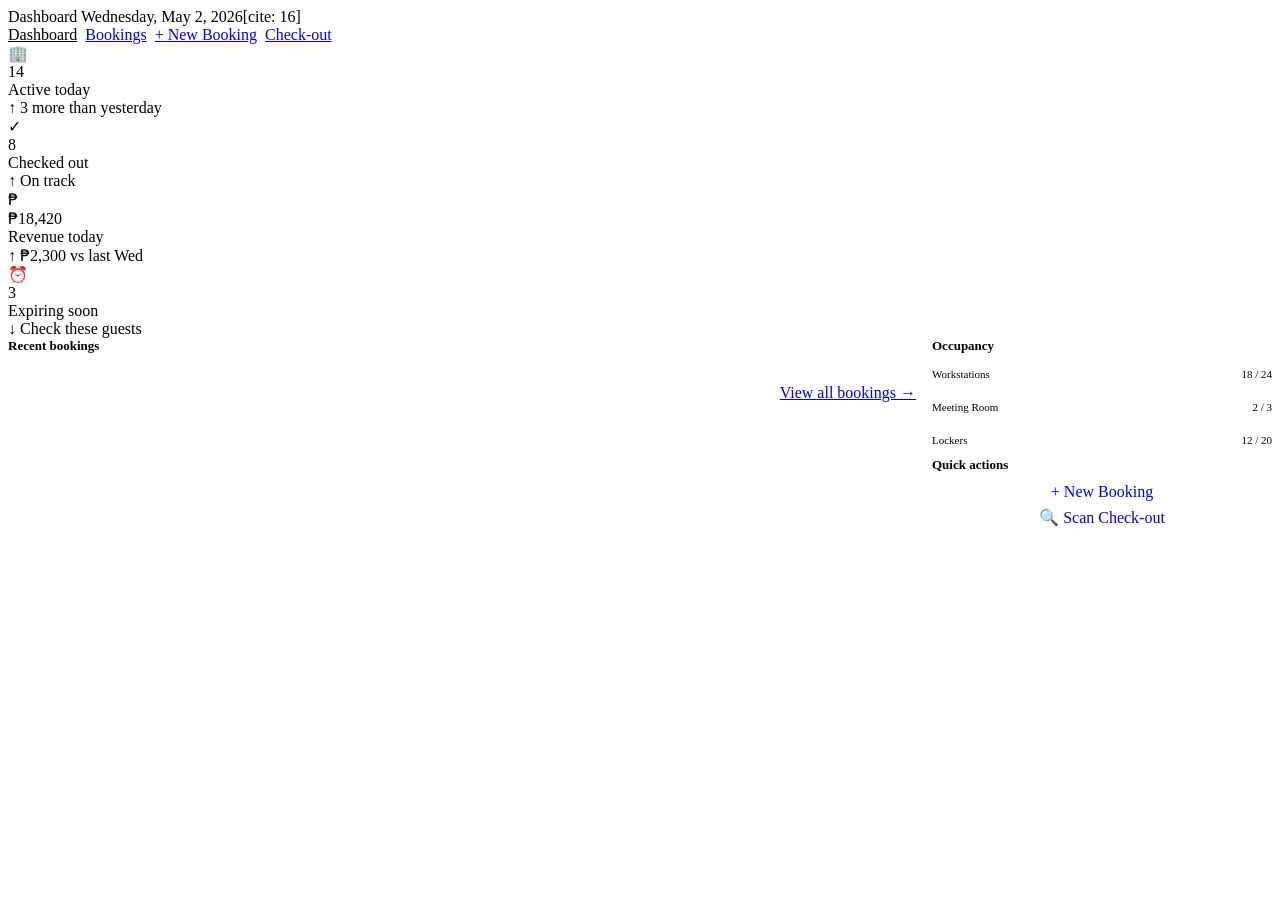
==== commit 89a42c92: "Add files via upload" ====
--- a/index.html
+++ b/index.html
@@ -1,2082 +1,88 @@
 <!DOCTYPE html>
 <html lang="en">
 <head>
-<meta charset="UTF-8"/>
-<meta name="viewport" content="width=device-width,initial-scale=1.0"/>
-<title>HomeRoom — Front Desk</title>
-<link rel="preconnect" href="https://fonts.googleapis.com"/>
-<link href="https://fonts.googleapis.com/css2?family=Inter:wght@300;400;500;600;700;800&family=JetBrains+Mono:wght@400;500&display=swap" rel="stylesheet"/>
-<style>
-/* ═══════════════════════════════════════════════
-   DESIGN TOKENS — HomeRoom palette (from poster)
-   ═══════════════════════════════════════════════ */
-:root {
-  /* Core palette extracted from anniversary poster */
-  --navy-950: #060a18;
-  --navy-900: #0b1022;
-  --navy-800: #101629;
-  --navy-700: #151d36;
-  --navy-600: #1b2444;
-  --navy-500: #243060;
-  --navy-400: #2d3d7a;
-
-  --gold-600: #8a6910;
-  --gold-500: #b8890f;
-  --gold-400: #c9a227;
-  --gold-300: #e2bd4a;
-  --gold-200: #edcf6e;
-  --gold-100: #f7e9a8;
-
-  --blue-700: #1a2f8a;
-  --blue-600: #2040c0;
-  --blue-500: #2d52d4;
-  --blue-400: #4068e8;
-  --blue-300: #6b8ef5;
-
-  --slate-50:  #f8f9fc;
-  --slate-100: #eef0f6;
-  --slate-200: #d8dce8;
-  --slate-300: #b0b8d0;
-  --slate-400: #8090b4;
-  --slate-500: #5a6a90;
-  --slate-600: #3d4e72;
-
-  /* Semantic */
-  --bg:         var(--navy-950);
-  --surface:    var(--navy-900);
-  --surface2:   var(--navy-800);
-  --surface3:   var(--navy-700);
-  --border:     rgba(255,255,255,0.07);
-  --border2:    rgba(255,255,255,0.12);
-  --text:       #eef1fb;
-  --text-muted: #7a8aae;
-  --text-dim:   #4a5878;
-  --accent:     var(--gold-400);
-  --accent2:    var(--gold-300);
-  --success:    #1db86a;
-  --warning:    #e8a020;
-  --danger:     #e03c3c;
-  --info:       var(--blue-400);
-
-  --radius-sm:  6px;
-  --radius-md:  10px;
-  --radius-lg:  14px;
-  --radius-xl:  20px;
-
-  --shadow-sm:  0 1px 3px rgba(0,0,0,.4);
-  --shadow-md:  0 4px 16px rgba(0,0,0,.5);
-  --shadow-lg:  0 8px 32px rgba(0,0,0,.6);
-  --shadow-gold: 0 0 20px rgba(201,162,39,.15);
-
-  --font:  'Inter', sans-serif;
-  --mono:  'JetBrains Mono', monospace;
-
-  --sidebar-w: 220px;
-  --topbar-h:  56px;
-}
-
-/* ═══ RESET ═══ */
-*, *::before, *::after { box-sizing: border-box; margin: 0; padding: 0; }
-html, body { height: 100%; }
-body { font-family: var(--font); background: var(--bg); color: var(--text); font-size: 13px; line-height: 1.5; -webkit-font-smoothing: antialiased; overflow: hidden; }
-button { font-family: var(--font); cursor: pointer; border: none; outline: none; }
-input, select, textarea { font-family: var(--font); outline: none; }
-a { text-decoration: none; color: inherit; }
-* { scrollbar-width: thin; scrollbar-color: var(--navy-600) transparent; }
-*::-webkit-scrollbar { width: 4px; height: 4px; }
-*::-webkit-scrollbar-thumb { background: var(--navy-600); border-radius: 4px; }
-
-/* ═══ LAYOUT ═══ */
-.app { display: flex; height: 100vh; overflow: hidden; }
-
-/* ═══════════════════════════════════════════════
-   SIDEBAR
-   ═══════════════════════════════════════════════ */
-.sidebar {
-  width: var(--sidebar-w);
-  flex-shrink: 0;
-  background: var(--navy-900);
-  border-right: 1px solid var(--border);
-  display: flex;
-  flex-direction: column;
-  overflow: hidden;
-  z-index: 50;
-}
-
-.sidebar-logo {
-  height: var(--topbar-h);
-  display: flex;
-  align-items: center;
-  gap: 10px;
-  padding: 0 18px;
-  border-bottom: 1px solid var(--border);
-  flex-shrink: 0;
-}
-.logo-mark {
-  width: 32px; height: 32px;
-  border-radius: 8px;
-  background: linear-gradient(135deg, var(--gold-400) 0%, var(--gold-300) 100%);
-  display: flex; align-items: center; justify-content: center;
-  font-weight: 800; font-size: 13px; color: var(--navy-950); letter-spacing: -.5px;
-  flex-shrink: 0;
-}
-.logo-text { font-weight: 700; font-size: 13px; color: var(--text); line-height: 1.2; }
-.logo-text small { font-size: 10px; color: var(--text-muted); font-weight: 400; display: block; }
-
-.sidebar-section-label {
-  font-size: 9px; font-weight: 700; letter-spacing: .1em; text-transform: uppercase;
-  color: var(--text-dim); padding: 16px 18px 6px;
-}
-
-.nav-group { padding: 0 10px; display: flex; flex-direction: column; gap: 1px; }
-
-.nav-item {
-  display: flex; align-items: center; gap: 9px;
-  padding: 9px 10px; border-radius: var(--radius-sm);
-  color: var(--text-muted); font-size: 12px; font-weight: 500;
-  cursor: pointer; transition: all .15s; border: 1px solid transparent;
-  white-space: nowrap;
-}
-.nav-item svg { width: 15px; height: 15px; flex-shrink: 0; opacity: .7; }
-.nav-item:hover { color: var(--text); background: rgba(255,255,255,.05); }
-.nav-item.active {
-  color: var(--gold-300);
-  background: rgba(201,162,39,.09);
-  border-color: rgba(201,162,39,.18);
-}
-.nav-item.active svg { opacity: 1; }
-
-.sidebar-footer {
-  margin-top: auto;
-  padding: 14px 14px;
-  border-top: 1px solid var(--border);
-}
-.staff-card {
-  display: flex; align-items: center; gap: 9px;
-  padding: 8px 10px; border-radius: var(--radius-sm);
-  background: var(--navy-800); cursor: pointer;
-}
-.staff-avatar {
-  width: 28px; height: 28px; border-radius: 50%;
-  background: linear-gradient(135deg, var(--blue-600) 0%, var(--blue-400) 100%);
-  display: flex; align-items: center; justify-content: center;
-  font-size: 10px; font-weight: 700; color: #fff; flex-shrink: 0;
-}
-.staff-name { font-size: 11px; font-weight: 600; color: var(--text); }
-.staff-role { font-size: 10px; color: var(--text-muted); }
-
-/* ═══════════════════════════════════════════════
-   MAIN + TOPBAR
-   ═══════════════════════════════════════════════ */
-.main { flex: 1; display: flex; flex-direction: column; overflow: hidden; min-width: 0; }
-
-.topbar {
-  height: var(--topbar-h);
-  background: var(--navy-900);
-  border-bottom: 1px solid var(--border);
-  display: flex; align-items: center;
-  padding: 0 24px; gap: 12px;
-  flex-shrink: 0; z-index: 40;
-}
-.topbar-title { font-size: 15px; font-weight: 700; flex: 1; }
-.topbar-sub { font-size: 11px; color: var(--text-muted); font-weight: 400; margin-left: 8px; }
-
-.page-body { flex: 1; overflow-y: auto; padding: 24px; }
-
-/* ═══════════════════════════════════════════════
-   BUTTONS
-   ═══════════════════════════════════════════════ */
-.btn {
-  display: inline-flex; align-items: center; gap: 6px;
-  padding: 8px 16px; border-radius: var(--radius-sm);
-  font-size: 12px; font-weight: 600;
-  transition: all .15s; white-space: nowrap;
-}
-.btn-gold {
-  background: linear-gradient(135deg, var(--gold-400) 0%, var(--gold-300) 100%);
-  color: var(--navy-950);
-}
-.btn-gold:hover { filter: brightness(1.1); box-shadow: var(--shadow-gold); }
-.btn-outline {
-  background: transparent; color: var(--text-muted);
-  border: 1px solid var(--border2);
-}
-.btn-outline:hover { color: var(--text); border-color: rgba(255,255,255,.2); }
-.btn-ghost {
-  background: var(--navy-800); color: var(--text-muted);
-  border: 1px solid var(--border);
-}
-.btn-ghost:hover { color: var(--text); border-color: var(--border2); }
-.btn-danger {
-  background: rgba(224,60,60,.1); color: var(--danger);
-  border: 1px solid rgba(224,60,60,.2);
-}
-.btn-danger:hover { background: rgba(224,60,60,.2); }
-.btn-success {
-  background: rgba(29,184,106,.1); color: var(--success);
-  border: 1px solid rgba(29,184,106,.2);
-}
-.btn-success:hover { background: rgba(29,184,106,.18); }
-.btn-sm { padding: 5px 10px; font-size: 11px; }
-.btn-lg { padding: 11px 22px; font-size: 13px; }
-.btn-icon { padding: 7px; border-radius: var(--radius-sm); width: 32px; height: 32px; justify-content: center; }
-
-/* ═══════════════════════════════════════════════
-   FORM INPUTS
-   ═══════════════════════════════════════════════ */
-.input-wrap { display: flex; flex-direction: column; gap: 5px; }
-.input-label { font-size: 10px; font-weight: 600; color: var(--text-muted); text-transform: uppercase; letter-spacing: .06em; }
-.input-field {
-  background: var(--navy-800); border: 1px solid var(--border2);
-  color: var(--text); border-radius: var(--radius-sm);
-  padding: 9px 12px; font-size: 13px; font-family: var(--font);
-  transition: border-color .15s, box-shadow .15s; width: 100%;
-}
-.input-field::placeholder { color: var(--text-dim); }
-.input-field:focus { border-color: var(--gold-400); box-shadow: 0 0 0 3px rgba(201,162,39,.12); }
-.input-field.error { border-color: var(--danger); box-shadow: 0 0 0 3px rgba(224,60,60,.1); }
-.input-field.valid { border-color: var(--success); }
-.input-error-msg { font-size: 10px; color: var(--danger); margin-top: 2px; }
-.input-row { display: grid; gap: 14px; }
-.input-row.cols-2 { grid-template-columns: 1fr 1fr; }
-.input-row.cols-3 { grid-template-columns: 1fr 1fr 1fr; }
-.input-row.cols-4 { grid-template-columns: 1fr 1fr 1fr 1fr; }
-
-/* ═══════════════════════════════════════════════
-   BADGES
-   ═══════════════════════════════════════════════ */
-.badge {
-  display: inline-flex; align-items: center; gap: 4px;
-  padding: 3px 8px; border-radius: 20px;
-  font-size: 10px; font-weight: 700; letter-spacing: .03em;
-}
-.badge::before { content: ''; width: 5px; height: 5px; border-radius: 50%; flex-shrink: 0; }
-.badge-active   { background: rgba(29,184,106,.12); color: #1db86a; border: 1px solid rgba(29,184,106,.2); }
-.badge-active::before { background: #1db86a; }
-.badge-extended { background: rgba(232,160,32,.12); color: #e8a020; border: 1px solid rgba(232,160,32,.2); }
-.badge-extended::before { background: #e8a020; }
-.badge-completed{ background: rgba(122,138,174,.1); color: var(--text-muted); border: 1px solid rgba(122,138,174,.15); }
-.badge-completed::before { background: var(--text-muted); }
-.badge-cancelled{ background: rgba(224,60,60,.1); color: #e03c3c; border: 1px solid rgba(224,60,60,.2); }
-.badge-cancelled::before { background: #e03c3c; }
-.badge-gold { background: rgba(201,162,39,.12); color: var(--gold-300); border: 1px solid rgba(201,162,39,.2); }
-.badge-locked { background: rgba(90,106,144,.1); color: var(--slate-400); border: 1px solid rgba(90,106,144,.2); }
-
-/* ═══════════════════════════════════════════════
-   CARDS / SURFACES
-   ═══════════════════════════════════════════════ */
-.card {
-  background: var(--navy-900); border: 1px solid var(--border);
-  border-radius: var(--radius-lg); padding: 20px;
-}
-.card-sm { padding: 14px 16px; border-radius: var(--radius-md); }
-.card-inset {
-  background: var(--navy-800); border: 1px solid var(--border);
-  border-radius: var(--radius-md); padding: 14px 16px;
-}
-
-/* ═══════════════════════════════════════════════
-   STAT CARDS (dashboard)
-   ═══════════════════════════════════════════════ */
-.stats-row { display: grid; grid-template-columns: repeat(4,1fr); gap: 14px; margin-bottom: 24px; }
-.stat-card {
-  background: var(--navy-900); border: 1px solid var(--border);
-  border-radius: var(--radius-lg); padding: 18px 20px;
-  position: relative; overflow: hidden;
-}
-.stat-card::before {
-  content: ''; position: absolute; inset: 0;
-  background: linear-gradient(135deg, rgba(201,162,39,.04) 0%, transparent 70%);
-  pointer-events: none;
-}
-.stat-icon {
-  width: 36px; height: 36px; border-radius: 9px;
-  display: flex; align-items: center; justify-content: center;
-  margin-bottom: 14px; font-size: 16px;
-}
-.stat-icon.gold { background: rgba(201,162,39,.12); }
-.stat-icon.blue { background: rgba(64,104,232,.12); }
-.stat-icon.green { background: rgba(29,184,106,.1); }
-.stat-icon.red  { background: rgba(224,60,60,.1); }
-.stat-val { font-size: 24px; font-weight: 800; color: var(--text); line-height: 1; margin-bottom: 4px; font-variant-numeric: tabular-nums; }
-.stat-label { font-size: 11px; color: var(--text-muted); font-weight: 500; }
-.stat-trend { font-size: 10px; color: var(--success); margin-top: 6px; display: flex; align-items: center; gap: 3px; }
-.stat-trend.down { color: var(--danger); }
-
-/* ═══════════════════════════════════════════════
-   BOOKING WIZARD
-   ═══════════════════════════════════════════════ */
-.wizard-shell {
-  max-width: 900px; margin: 0 auto;
-}
-.wizard-steps {
-  display: flex; align-items: center; gap: 0;
-  margin-bottom: 28px;
-}
-.step-item {
-  display: flex; align-items: center; flex: 1;
-}
-.step-node {
-  display: flex; align-items: center; gap: 10px; padding: 10px 0;
-  flex-shrink: 0; cursor: default;
-}
-.step-circle {
-  width: 32px; height: 32px; border-radius: 50%;
-  display: flex; align-items: center; justify-content: center;
-  font-size: 12px; font-weight: 700; flex-shrink: 0;
-  transition: all .3s;
-}
-.step-circle.done {
-  background: linear-gradient(135deg, var(--gold-400), var(--gold-300));
-  color: var(--navy-950);
-}
-.step-circle.active {
-  background: var(--navy-600);
-  border: 2px solid var(--gold-400);
-  color: var(--gold-300);
-  box-shadow: 0 0 0 4px rgba(201,162,39,.12);
-}
-.step-circle.pending {
-  background: var(--navy-800);
-  border: 2px solid var(--border2);
-  color: var(--text-dim);
-}
-.step-label { font-size: 12px; font-weight: 600; line-height: 1.2; }
-.step-label small { display: block; font-size: 10px; color: var(--text-muted); font-weight: 400; }
-.step-label.active-label small { color: var(--gold-300); }
-.step-line {
-  flex: 1; height: 1px; background: var(--border);
-  margin: 0 8px; transition: background .3s;
-}
-.step-line.done { background: rgba(201,162,39,.4); }
-
-.wizard-card {
-  background: var(--navy-900); border: 1px solid var(--border);
-  border-radius: var(--radius-xl); overflow: hidden;
-}
-.wizard-header {
-  padding: 22px 28px; border-bottom: 1px solid var(--border);
-  display: flex; align-items: center; justify-content: space-between;
-  background: linear-gradient(135deg, rgba(201,162,39,.04) 0%, transparent 60%);
-}
-.wizard-header h2 { font-size: 16px; font-weight: 700; }
-.wizard-header p { font-size: 12px; color: var(--text-muted); margin-top: 2px; }
-.wizard-body { padding: 28px; }
-.wizard-footer {
-  padding: 18px 28px; border-top: 1px solid var(--border);
-  display: flex; align-items: center; justify-content: space-between;
-  background: var(--navy-950);
-}
-.wizard-footer-total { font-size: 13px; color: var(--text-muted); }
-.wizard-footer-total strong { color: var(--gold-300); font-size: 18px; font-family: var(--mono); margin-left: 8px; }
-
-/* ═══ STEP 1: GUEST ═══ */
-.guest-search-wrap { position: relative; margin-bottom: 20px; }
-.guest-search-wrap svg { position: absolute; left: 12px; top: 50%; transform: translateY(-50%); color: var(--text-dim); pointer-events: none; }
-.guest-search { padding-left: 38px !important; }
-.guest-dropdown {
-  position: absolute; top: calc(100% + 4px); left: 0; right: 0; z-index: 10;
-  background: var(--navy-800); border: 1px solid var(--border2);
-  border-radius: var(--radius-md); overflow: hidden;
-  box-shadow: var(--shadow-lg);
-}
-.guest-result {
-  display: flex; align-items: center; gap: 10px;
-  padding: 10px 14px; cursor: pointer; transition: background .1s;
-}
-.guest-result:hover { background: rgba(255,255,255,.05); }
-.guest-avatar-sm {
-  width: 32px; height: 32px; border-radius: 50%; flex-shrink: 0;
-  background: linear-gradient(135deg, var(--blue-600), var(--blue-400));
-  display: flex; align-items: center; justify-content: center;
-  font-size: 11px; font-weight: 700; color: #fff;
-}
-.guest-result-name { font-size: 12px; font-weight: 600; color: var(--text); }
-.guest-result-meta { font-size: 10px; color: var(--text-muted); }
-.guest-coins-chip {
-  margin-left: auto; display: flex; align-items: center; gap: 4px;
-  background: rgba(201,162,39,.1); border: 1px solid rgba(201,162,39,.2);
-  color: var(--gold-300); padding: 2px 8px; border-radius: 20px; font-size: 10px; font-weight: 600;
-}
-
-.divider-or {
-  display: flex; align-items: center; gap: 12px; margin: 20px 0;
-  color: var(--text-dim); font-size: 11px;
-}
-.divider-or::before, .divider-or::after {
-  content: ''; flex: 1; height: 1px; background: var(--border);
-}
-
-.selected-guest-card {
-  display: flex; align-items: center; gap: 14px;
-  background: rgba(201,162,39,.06); border: 1px solid rgba(201,162,39,.2);
-  border-radius: var(--radius-md); padding: 14px 16px;
-  margin-bottom: 20px;
-}
-.selected-guest-avatar {
-  width: 44px; height: 44px; border-radius: 50%; flex-shrink: 0;
-  background: linear-gradient(135deg, var(--gold-500), var(--gold-300));
-  display: flex; align-items: center; justify-content: center;
-  font-size: 16px; font-weight: 800; color: var(--navy-950);
-}
-.guest-detail-name { font-size: 14px; font-weight: 700; }
-.guest-detail-meta { font-size: 11px; color: var(--text-muted); margin-top: 2px; }
-.guest-detail-coins { display: flex; align-items: center; gap: 4px; margin-top: 4px; font-size: 11px; color: var(--gold-300); }
-
-/* ═══ STEP 2: RATES ═══ */
-.rates-section-title { font-size: 11px; font-weight: 700; letter-spacing: .08em; text-transform: uppercase; color: var(--text-muted); margin-bottom: 12px; display: flex; align-items: center; gap: 8px; }
-.rates-section-title::after { content: ''; flex: 1; height: 1px; background: var(--border); }
-
-.rate-grid { display: grid; grid-template-columns: repeat(3,1fr); gap: 10px; margin-bottom: 20px; }
-.rate-card {
-  background: var(--navy-800); border: 2px solid var(--border);
-  border-radius: var(--radius-md); padding: 16px;
-  cursor: pointer; transition: all .18s; position: relative; overflow: hidden;
-  display: flex; flex-direction: column; gap: 4px;
-}
-.rate-card:hover:not(.locked) { border-color: rgba(201,162,39,.4); background: rgba(201,162,39,.04); }
-.rate-card.selected {
-  border-color: var(--gold-400); background: rgba(201,162,39,.07);
-  box-shadow: 0 0 0 1px rgba(201,162,39,.2), var(--shadow-gold);
-}
-.rate-card.locked { opacity: .45; cursor: not-allowed; }
-.rate-popular {
-  position: absolute; top: 8px; right: 8px;
-  background: linear-gradient(135deg, var(--gold-400), var(--gold-300));
-  color: var(--navy-950); font-size: 8px; font-weight: 800;
-  padding: 2px 7px; border-radius: 20px; letter-spacing: .05em; text-transform: uppercase;
-}
-.rate-lock {
-  position: absolute; top: 8px; right: 8px;
-  font-size: 11px; color: var(--text-dim);
-}
-.rate-type { font-size: 9px; font-weight: 700; letter-spacing: .1em; text-transform: uppercase; color: var(--text-muted); }
-.rate-name { font-size: 14px; font-weight: 700; color: var(--text); margin-top: 2px; }
-.rate-duration { font-size: 10px; color: var(--text-dim); }
-.rate-price { font-size: 22px; font-weight: 800; color: var(--gold-300); font-family: var(--mono); margin-top: 8px; line-height: 1; }
-.rate-price span { font-size: 12px; color: var(--text-muted); font-weight: 400; font-family: var(--font); }
-.rate-note { font-size: 10px; color: var(--text-dim); margin-top: 4px; }
-.rate-check {
-  position: absolute; bottom: 10px; right: 10px;
-  width: 20px; height: 20px; border-radius: 50%;
-  background: var(--gold-400); display: none;
-  align-items: center; justify-content: center;
-}
-.rate-card.selected .rate-check { display: flex; }
-.rate-check svg { width: 11px; height: 11px; color: var(--navy-950); }
-
-/* ═══ STEP 3: ADD-ONS ═══ */
-.addon-grid { display: grid; grid-template-columns: 1fr 1fr; gap: 10px; }
-.addon-card {
-  background: var(--navy-800); border: 2px solid var(--border);
-  border-radius: var(--radius-md); padding: 14px 16px;
-  cursor: pointer; transition: all .18s; position: relative;
-  display: flex; align-items: center; gap: 12px;
-}
-.addon-card:hover { border-color: rgba(64,104,232,.4); background: rgba(64,104,232,.04); }
-.addon-card.selected {
-  border-color: var(--blue-400); background: rgba(64,104,232,.08);
-}
-.addon-icon { font-size: 22px; flex-shrink: 0; }
-.addon-name { font-size: 13px; font-weight: 600; }
-.addon-desc { font-size: 10px; color: var(--text-muted); margin-top: 2px; }
-.addon-price { font-size: 13px; font-weight: 700; color: var(--gold-300); font-family: var(--mono); margin-left: auto; flex-shrink: 0; }
-.addon-qty-wrap { display: flex; align-items: center; gap: 6px; margin-left: auto; }
-.qty-btn {
-  width: 24px; height: 24px; border-radius: 50%;
-  background: var(--navy-600); border: 1px solid var(--border2);
-  color: var(--text); font-size: 14px; font-weight: 700;
-  display: flex; align-items: center; justify-content: center;
-  transition: all .12s;
-}
-.qty-btn:hover { background: var(--navy-500); border-color: var(--gold-400); color: var(--gold-300); }
-.qty-val { font-family: var(--mono); font-size: 13px; font-weight: 600; min-width: 20px; text-align: center; }
-
-.wifi-toggle {
-  display: flex; align-items: center; justify-content: space-between;
-  background: var(--navy-800); border: 2px solid var(--border);
-  border-radius: var(--radius-md); padding: 14px 16px; cursor: pointer;
-  transition: all .18s; margin-bottom: 10px;
-}
-.wifi-toggle:hover { border-color: rgba(64,104,232,.3); }
-.wifi-toggle.active { border-color: var(--blue-400); background: rgba(64,104,232,.08); }
-.toggle-switch {
-  width: 40px; height: 22px; border-radius: 11px;
-  background: var(--navy-600); border: 1px solid var(--border2);
-  position: relative; transition: background .2s;
-}
-.toggle-switch.on { background: var(--blue-500); border-color: var(--blue-400); }
-.toggle-knob {
-  width: 16px; height: 16px; border-radius: 50%; background: #fff;
-  position: absolute; top: 2px; left: 2px; transition: transform .2s;
-  box-shadow: 0 1px 3px rgba(0,0,0,.3);
-}
-.toggle-switch.on .toggle-knob { transform: translateX(18px); }
-
-/* ═══ STEP 4: CONFIRM ═══ */
-.summary-layout { display: grid; grid-template-columns: 1fr 340px; gap: 20px; }
-.summary-section { margin-bottom: 20px; }
-.summary-row {
-  display: flex; justify-content: space-between; align-items: center;
-  padding: 9px 0; font-size: 12px;
-  border-bottom: 1px solid var(--border);
-}
-.summary-row:last-child { border-bottom: none; }
-.summary-row .label { color: var(--text-muted); }
-.summary-row .val { font-family: var(--mono); font-weight: 600; color: var(--text); }
-.summary-row .val.discount { color: var(--success); }
-.summary-total {
-  display: flex; justify-content: space-between; align-items: center;
-  padding: 14px 0 0; font-size: 16px; font-weight: 800;
-  border-top: 2px solid rgba(201,162,39,.3); margin-top: 6px;
-}
-.summary-total .val { color: var(--gold-300); font-family: var(--mono); font-size: 22px; }
-
-.promo-section { margin-bottom: 18px; }
-.promo-row { display: flex; gap: 8px; }
-.promo-badge {
-  display: inline-flex; align-items: center; gap: 6px;
-  background: rgba(29,184,106,.1); border: 1px solid rgba(29,184,106,.2);
-  color: var(--success); padding: 4px 10px; border-radius: var(--radius-sm);
-  font-size: 11px; font-weight: 600; margin-top: 8px;
-}
-.promo-x { cursor: pointer; opacity: .7; }
-.promo-x:hover { opacity: 1; }
-
-.receipt-card {
-  background: var(--navy-950); border: 1px solid var(--border);
-  border-radius: var(--radius-lg); overflow: hidden;
-}
-.receipt-header {
-  background: linear-gradient(135deg, var(--navy-700) 0%, var(--navy-600) 100%);
-  border-bottom: 1px solid var(--border); padding: 16px 18px; text-align: center;
-}
-.receipt-logo { font-size: 16px; font-weight: 800; letter-spacing: -.5px; }
-.receipt-logo span { color: var(--gold-400); }
-.receipt-subtitle { font-size: 10px; color: var(--text-muted); margin-top: 2px; }
-.receipt-body { padding: 16px 18px; }
-.receipt-ref { font-family: var(--mono); font-size: 16px; font-weight: 700; color: var(--gold-300); letter-spacing: .05em; text-align: center; margin-bottom: 16px; }
-.receipt-row { display: flex; justify-content: space-between; font-size: 11px; padding: 4px 0; }
-.receipt-row .rl { color: var(--text-muted); }
-.receipt-row .rv { font-weight: 600; color: var(--text); font-family: var(--mono); font-size: 11px; }
-.barcode-wrap {
-  margin: 16px 0; text-align: center;
-  background: #fff; border-radius: var(--radius-sm); padding: 10px;
-}
-.barcode-lines {
-  display: flex; gap: 2px; justify-content: center; align-items: flex-end; height: 48px;
-}
-.barcode-lines div { background: #000; border-radius: 1px; }
-.wifi-creds {
-  background: rgba(64,104,232,.08); border: 1px solid rgba(64,104,232,.2);
-  border-radius: var(--radius-sm); padding: 10px 12px; margin-top: 12px;
-}
-.wifi-title { font-size: 10px; font-weight: 700; letter-spacing: .08em; text-transform: uppercase; color: var(--blue-300); margin-bottom: 6px; display: flex; align-items: center; gap: 5px; }
-.wifi-field { display: flex; justify-content: space-between; font-size: 11px; margin-top: 4px; }
-.wifi-field .wl { color: var(--text-muted); }
-.wifi-field .wv { font-family: var(--mono); color: var(--text); font-weight: 600; }
-.coins-earned {
-  background: rgba(201,162,39,.08); border: 1px solid rgba(201,162,39,.2);
-  border-radius: var(--radius-sm); padding: 10px 12px; margin-top: 10px;
-  text-align: center;
-}
-.coins-earned-val { font-size: 20px; font-weight: 800; color: var(--gold-300); font-family: var(--mono); }
-.coins-earned-label { font-size: 10px; color: var(--text-muted); margin-top: 2px; }
-
-/* ═══════════════════════════════════════════════
-   BOOKING DASHBOARD
-   ═══════════════════════════════════════════════ */
-.dashboard-header { display: flex; align-items: center; gap: 12px; margin-bottom: 20px; }
-.search-bar-wrap { position: relative; flex: 1; max-width: 320px; }
-.search-bar-wrap svg { position: absolute; left: 11px; top: 50%; transform: translateY(-50%); color: var(--text-dim); pointer-events: none; }
-.search-bar { padding-left: 36px !important; }
-
-.filter-row { display: flex; align-items: center; gap: 8px; flex-wrap: wrap; }
-.date-pair { display: flex; align-items: center; gap: 6px; }
-.date-pair span { font-size: 11px; color: var(--text-muted); }
-.date-input { padding: 7px 10px !important; font-size: 11px !important; }
-
-.filter-select {
-  background: var(--navy-800); border: 1px solid var(--border2);
-  color: var(--text); border-radius: var(--radius-sm);
-  padding: 7px 30px 7px 10px; font-size: 11px; font-family: var(--font);
-  appearance: none; cursor: pointer;
-  background-image: url("data:image/svg+xml,%3Csvg xmlns='http://www.w3.org/2000/svg' width='10' height='7'%3E%3Cpath d='M1 1l4 4 4-4' fill='none' stroke='%237a8aae' stroke-width='1.5' stroke-linecap='round'/%3E%3C/svg%3E");
-  background-repeat: no-repeat; background-position: right 9px center;
-  transition: border-color .15s;
-}
-.filter-select:focus { border-color: var(--gold-400); outline: none; }
-option { background: var(--navy-800); }
-
-/* TABLE */
-.table-wrap { overflow-x: auto; }
-.data-table { width: 100%; border-collapse: collapse; }
-.data-table thead th {
-  padding: 10px 16px; text-align: left;
-  font-size: 10px; font-weight: 700; letter-spacing: .08em; text-transform: uppercase;
-  color: var(--gold-400); border-bottom: 1px solid var(--border);
-  background: var(--navy-900); white-space: nowrap; position: sticky; top: 0; z-index: 5;
-}
-.data-table tbody tr {
-  border-bottom: 1px solid var(--border); transition: background .1s; cursor: pointer;
-}
-.data-table tbody tr:hover { background: rgba(255,255,255,.02); }
-.data-table tbody tr.row-selected { background: rgba(201,162,39,.05); border-left: 2px solid var(--gold-400); }
-.data-table td { padding: 12px 16px; font-size: 12px; vertical-align: middle; white-space: nowrap; }
-.cell-booking-no { font-family: var(--mono); font-size: 11px; color: var(--gold-200); }
-.cell-guest-name { font-weight: 600; }
-.cell-guest-sub { font-size: 10px; color: var(--text-muted); margin-top: 1px; }
-.cell-plan { display: inline-block; padding: 3px 9px; border-radius: 20px; font-size: 10px; font-weight: 600; background: rgba(45,82,212,.18); color: #7b9ef0; border: 1px solid rgba(45,82,212,.3); }
-.cell-cost { font-family: var(--mono); color: var(--gold-200); }
-.cell-date { font-family: var(--mono); font-size: 11px; color: var(--text-muted); }
-.cell-actions { display: flex; gap: 5px; }
-
-/* PAGINATION */
-.pagination-bar {
-  display: flex; align-items: center; justify-content: space-between;
-  padding: 14px 0 0; flex-wrap: wrap; gap: 8px;
-}
-.page-info { font-size: 11px; color: var(--text-muted); }
-.page-buttons { display: flex; gap: 4px; }
-.page-btn {
-  width: 30px; height: 30px; border-radius: var(--radius-sm);
-  background: var(--navy-800); border: 1px solid var(--border);
-  color: var(--text-muted); font-size: 11px; font-family: var(--mono);
-  display: flex; align-items: center; justify-content: center;
-  cursor: pointer; transition: all .15s;
-}
-.page-btn:hover, .page-btn.cur {
-  border-color: var(--gold-400); color: var(--gold-300);
-  background: rgba(201,162,39,.08);
-}
-
-/* ═══════════════════════════════════════════════
-   DETAIL DRAWER
-   ═══════════════════════════════════════════════ */
-.drawer-overlay {
-  position: fixed; inset: 0; background: rgba(5,8,20,.7);
-  z-index: 200; opacity: 0; pointer-events: none; transition: opacity .2s;
-}
-.drawer-overlay.open { opacity: 1; pointer-events: all; }
-.drawer {
-  position: absolute; right: 0; top: 0; bottom: 0; width: 400px;
-  background: var(--navy-900); border-left: 1px solid var(--border);
-  display: flex; flex-direction: column;
-  transform: translateX(100%); transition: transform .25s cubic-bezier(.4,0,.2,1);
-  box-shadow: var(--shadow-lg);
-}
-.drawer-overlay.open .drawer { transform: translateX(0); }
-.drawer-header {
-  padding: 20px 22px; border-bottom: 1px solid var(--border);
-  display: flex; align-items: flex-start; gap: 12px;
-  background: linear-gradient(135deg, rgba(201,162,39,.05) 0%, transparent 60%);
-  flex-shrink: 0;
-}
-.drawer-title-group { flex: 1; }
-.drawer-title { font-size: 16px; font-weight: 700; }
-.drawer-sub { font-family: var(--mono); font-size: 11px; color: var(--gold-300); margin-top: 3px; }
-.drawer-close-btn {
-  width: 30px; height: 30px; border-radius: var(--radius-sm);
-  background: var(--navy-800); border: 1px solid var(--border);
-  color: var(--text-muted); font-size: 16px; line-height: 1;
-  display: flex; align-items: center; justify-content: center;
-  transition: all .15s;
-}
-.drawer-close-btn:hover { color: var(--text); border-color: var(--border2); }
-.drawer-body { flex: 1; overflow-y: auto; padding: 20px 22px; display: flex; flex-direction: column; gap: 20px; }
-.drawer-section-label {
-  font-size: 9px; font-weight: 700; letter-spacing: .1em; text-transform: uppercase;
-  color: var(--gold-400); margin-bottom: 10px; display: flex; align-items: center; gap: 8px;
-}
-.drawer-section-label::after { content: ''; flex: 1; height: 1px; background: rgba(201,162,39,.15); }
-.drawer-info-grid { display: grid; grid-template-columns: 1fr 1fr; gap: 12px; }
-.dinfo-item label { font-size: 9px; text-transform: uppercase; letter-spacing: .06em; color: var(--text-dim); display: block; margin-bottom: 3px; }
-.dinfo-item .dval { font-size: 12px; font-weight: 600; font-family: var(--mono); }
-
-.cost-breakdown-table { background: var(--navy-800); border: 1px solid var(--border); border-radius: var(--radius-md); overflow: hidden; }
-.cbt-row { display: flex; justify-content: space-between; padding: 9px 14px; font-size: 12px; border-bottom: 1px solid var(--border); }
-.cbt-row:last-child { border-bottom: none; }
-.cbt-row .cl { color: var(--text-muted); }
-.cbt-row .cv { font-family: var(--mono); font-weight: 600; }
-.cbt-row.total-row { background: rgba(201,162,39,.05); }
-.cbt-row.total-row .cl { color: var(--text); font-weight: 700; }
-.cbt-row.total-row .cv { color: var(--gold-300); font-size: 15px; }
-.cbt-row .discount-val { color: var(--success); }
-
-.ext-history { display: flex; flex-direction: column; gap: 6px; }
-.ext-item-card {
-  display: flex; justify-content: space-between; align-items: center;
-  background: var(--navy-800); border: 1px solid var(--border); border-radius: var(--radius-sm);
-  padding: 8px 12px; font-size: 11px;
-}
-.ext-item-meta { color: var(--text-muted); font-family: var(--mono); }
-.ext-item-cost { color: var(--warning); font-family: var(--mono); font-weight: 700; }
-
-.drawer-actions { padding: 16px 22px; border-top: 1px solid var(--border); display: flex; flex-direction: column; gap: 8px; flex-shrink: 0; background: var(--navy-950); }
-.drawer-action-row { display: flex; gap: 8px; }
-.drawer-btn {
-  flex: 1; padding: 9px 14px; border-radius: var(--radius-sm);
-  font-size: 12px; font-weight: 600; font-family: var(--font);
-  border: 1px solid var(--border2); background: var(--navy-800);
-  color: var(--text-muted); cursor: pointer; transition: all .15s; text-align: center;
-}
-.drawer-btn:hover { border-color: var(--gold-400); color: var(--gold-300); background: rgba(201,162,39,.06); }
-.drawer-btn.primary { background: linear-gradient(135deg,var(--gold-400),var(--gold-300)); color: var(--navy-950); border-color: transparent; }
-.drawer-btn.primary:hover { filter: brightness(1.08); }
-.drawer-btn.danger-btn:hover { border-color: var(--danger); color: var(--danger); background: rgba(224,60,60,.06); }
-
-/* ═══ EXTEND MODAL ═══ */
-.modal-overlay {
-  position: fixed; inset: 0; background: rgba(5,8,20,.8); z-index: 300;
-  display: flex; align-items: center; justify-content: center;
-  opacity: 0; pointer-events: none; transition: opacity .2s;
-}
-.modal-overlay.open { opacity: 1; pointer-events: all; }
-.modal {
-  background: var(--navy-900); border: 1px solid var(--border2);
-  border-radius: var(--radius-xl); padding: 28px; width: 360px;
-  transform: scale(.96) translateY(8px); transition: transform .2s;
-  box-shadow: var(--shadow-lg);
-}
-.modal-overlay.open .modal { transform: scale(1) translateY(0); }
-.modal-title { font-size: 16px; font-weight: 700; margin-bottom: 4px; }
-.modal-sub { font-size: 11px; color: var(--text-muted); margin-bottom: 20px; }
-.hour-grid { display: grid; grid-template-columns: repeat(3,1fr); gap: 8px; margin-bottom: 16px; }
-.hour-card {
-  background: var(--navy-800); border: 2px solid var(--border);
-  border-radius: var(--radius-md); padding: 12px 10px;
-  cursor: pointer; text-align: center; transition: all .15s;
-}
-.hour-card:hover { border-color: rgba(201,162,39,.4); }
-.hour-card.sel { border-color: var(--gold-400); background: rgba(201,162,39,.08); }
-.hour-card .hv { font-family: var(--mono); font-size: 18px; font-weight: 800; color: var(--text); }
-.hour-card .hl { font-size: 10px; color: var(--text-muted); }
-.hour-card.sel .hv { color: var(--gold-300); }
-.modal-cost-preview {
-  display: flex; justify-content: space-between; align-items: center;
-  background: var(--navy-800); border: 1px solid rgba(201,162,39,.2);
-  border-radius: var(--radius-sm); padding: 10px 14px; margin-bottom: 18px;
-}
-.mcp-label { font-size: 11px; color: var(--text-muted); }
-.mcp-val { font-family: var(--mono); font-size: 16px; font-weight: 800; color: var(--gold-300); }
-.modal-actions { display: flex; gap: 8px; }
-
-/* ═══════════════════════════════════════════════
-   TABS
-   ═══════════════════════════════════════════════ */
-.tabs { display: flex; gap: 0; border-bottom: 1px solid var(--border); margin-bottom: 24px; }
-.tab-item {
-  padding: 10px 18px; font-size: 12px; font-weight: 600; cursor: pointer;
-  color: var(--text-muted); border-bottom: 2px solid transparent; margin-bottom: -1px;
-  transition: all .15s;
-}
-.tab-item:hover { color: var(--text); }
-.tab-item.active { color: var(--gold-300); border-bottom-color: var(--gold-400); }
-
-/* ═══════════════════════════════════════════════
-   TOASTS
-   ═══════════════════════════════════════════════ */
-.toast-container { position: fixed; bottom: 24px; right: 24px; z-index: 500; display: flex; flex-direction: column; gap: 8px; }
-.toast {
-  background: var(--navy-700); border: 1px solid var(--border2);
-  border-radius: var(--radius-md); padding: 12px 16px;
-  display: flex; align-items: center; gap: 10px; min-width: 260px;
-  box-shadow: var(--shadow-lg); font-size: 12px; font-weight: 500;
-  animation: slideIn .25s ease; transition: opacity .3s;
-}
-.toast.success { border-left: 3px solid var(--success); }
-.toast.warning { border-left: 3px solid var(--warning); }
-.toast.error   { border-left: 3px solid var(--danger); }
-@keyframes slideIn { from { transform: translateX(16px); opacity: 0; } to { transform: translateX(0); opacity: 1; } }
-
-/* ═══ UTILS ═══ */
-.hidden { display: none !important; }
-.flex { display: flex; }
-.flex-col { display: flex; flex-direction: column; }
-.items-center { align-items: center; }
-.justify-between { justify-content: space-between; }
-.gap-8 { gap: 8px; }
-.gap-12 { gap: 12px; }
-.gap-16 { gap: 16px; }
-.mt-8 { margin-top: 8px; }
-.mt-12 { margin-top: 12px; }
-.mt-16 { margin-top: 16px; }
-.mb-16 { margin-bottom: 16px; }
-.text-muted { color: var(--text-muted); }
-.text-gold { color: var(--gold-300); }
-.text-sm { font-size: 11px; }
-.font-mono { font-family: var(--mono); }
-.fw-600 { font-weight: 600; }
-.fw-700 { font-weight: 700; }
-.w-full { width: 100%; }
-</style>
+  <meta charset="UTF-8">
+  <meta name="viewport" content="width=device-width, initial-scale=1.0">
+  <title>Dashboard - Homeroom</title>
+  <link rel="stylesheet" href="../css/dashboard.css">
 </head>
 <body>
-<div class="app">
-  <!-- ═══════════════ SIDEBAR ═══════════════ -->
-  <aside class="sidebar">
-    <div class="sidebar-logo">
-      <div class="logo-mark">HR</div>
-      <div class="logo-text">Homeroom<small>Coworking Space</small></div>
+  
+  <div class="topbar">
+    <div class="topbar-title">Dashboard <span class="topbar-sub">Wednesday, May 2, 2026</span>[cite: 16]</div>
+    <div style="display:flex;gap:8px;align-items:center;">
+      <a href="dashboard.html" class="btn btn-ghost btn-sm" style="color:var(--gold-400);">Dashboard</a>
+      <a href="booking.html" class="btn btn-ghost btn-sm">Bookings</a>
+      <a href="newbooking.html" class="btn btn-ghost btn-sm">+ New Booking</a>
+      <a href="checkout.html" class="btn btn-ghost btn-sm">Check-out</a>
     </div>
-    <div style="flex:1;overflow-y:auto;padding:8px 0;">
-      <div class="sidebar-section-label">Main</div>
-      <div class="nav-group">
-        <div class="nav-item" id="nav-dashboard" onclick="showPage('dashboard')">
-          <svg fill="none" viewBox="0 0 16 16" stroke="currentColor" stroke-width="1.5"><rect x="2" y="2" width="5" height="5" rx="1"/><rect x="9" y="2" width="5" height="5" rx="1"/><rect x="2" y="9" width="5" height="5" rx="1"/><rect x="9" y="9" width="5" height="5" rx="1"/></svg>
-          Dashboard
-        </div>
-        <div class="nav-item" id="nav-bookings" onclick="showPage('bookings')">
-          <svg fill="none" viewBox="0 0 16 16" stroke="currentColor" stroke-width="1.5"><rect x="2" y="3" width="12" height="10" rx="1.5"/><path d="M5 7h6M5 10h4"/></svg>
-          Bookings
-        </div>
-        <div class="nav-item" id="nav-wizard" onclick="showPage('wizard')">
-          <svg fill="none" viewBox="0 0 16 16" stroke="currentColor" stroke-width="1.5"><circle cx="8" cy="8" r="6"/><path d="M8 5v4l2.5 1.5"/></svg>
-          New Booking
-        </div>
-        <div class="nav-item" id="nav-checkout" onclick="showPage('checkout')">
-          <svg fill="none" viewBox="0 0 16 16" stroke="currentColor" stroke-width="1.5"><path d="M3 4h1v8H3zM6 4h.5v8H6zM8 4h1.5v8H8zM11.5 4h.5v8h-.5zM13.5 4h1v8h-1z"/></svg>
-          Check-out
+  </div>
+  <div class="page-body">
+  <div class="stats-row">
+    <div class="stat-card">
+      <div class="stat-icon gold">🏢</div>
+      <div class="stat-val">14</div>
+      <div class="stat-label">Active today</div>
+      <div class="stat-trend">↑ 3 more than yesterday</div>
+    </div>
+    <div class="stat-card">
+      <div class="stat-icon green">✓</div>
+      <div class="stat-val">8</div>
+      <div class="stat-label">Checked out</div>
+      <div class="stat-trend">↑ On track</div>
+    </div>
+    <div class="stat-card">
+      <div class="stat-icon blue">₱</div>
+      <div class="stat-val">₱18,420</div>
+      <div class="stat-label">Revenue today</div>
+      <div class="stat-trend">↑ ₱2,300 vs last Wed</div>
+    </div>
+    <div class="stat-card">
+      <div class="stat-icon red">⏰</div>
+      <div class="stat-val">3</div>
+      <div class="stat-label">Expiring soon</div>
+      <div class="stat-trend down">↓ Check these guests</div>
+    </div>
+  </div>
+  <div style="display:grid;grid-template-columns:1fr 340px;gap:16px;">
+    <div class="card">
+      <div style="font-size:13px;font-weight:700;margin-bottom:16px;">Recent bookings</div>
+      <div class="table-wrap">
+        <table class="data-table" id="mini-table"></table>
+      </div>
+      <div style="margin-top:14px;text-align:right;">
+        <a href="booking.html" class="btn btn-ghost btn-sm">View all bookings →</a>
+      </div>
+    </div>
+    <div class="flex-col gap-12">
+      <div class="card" style="flex:1;">
+        <div style="font-size:13px;font-weight:700;margin-bottom:14px;">Occupancy</div>
+        <div style="display:flex;flex-direction:column;gap:10px;">
+          <div>
+            <div style="display:flex;justify-content:space-between;font-size:11px;margin-bottom:5px;"><span class="text-muted">Workstations</span><span class="font-mono">18 / 24</span></div>
+            <div style="background:var(--navy-700);border-radius:4px;height:6px;"><div style="background:linear-gradient(90deg,var(--gold-400),var(--gold-300));height:6px;border-radius:4px;width:75%;"></div></div>
+          </div>
+          <div>
+            <div style="display:flex;justify-content:space-between;font-size:11px;margin-bottom:5px;"><span class="text-muted">Meeting Room</span><span class="font-mono">2 / 3</span></div>
+            <div style="background:var(--navy-700);border-radius:4px;height:6px;"><div style="background:linear-gradient(90deg,var(--blue-500),var(--blue-300));height:6px;border-radius:4px;width:67%;"></div></div>
+          </div>
+          <div>
+            <div style="display:flex;justify-content:space-between;font-size:11px;margin-bottom:5px;"><span class="text-muted">Lockers</span><span class="font-mono">12 / 20</span></div>
+            <div style="background:var(--navy-700);border-radius:4px;height:6px;"><div style="background:linear-gradient(90deg,var(--success),#40e0a0);height:6px;border-radius:4px;width:60%;"></div></div>
+          </div>
         </div>
       </div>
-      <div class="sidebar-section-label" style="margin-top:8px;">Reports</div>
-      <div class="nav-group">
-        <div class="nav-item" onclick="showToast('Booking Report — coming soon','warning')">
-          <svg fill="none" viewBox="0 0 16 16" stroke="currentColor" stroke-width="1.5"><path d="M2 12l3-4 3 2 3-5 3 3"/></svg>
-          Booking Report
-        </div>
-        <div class="nav-item" onclick="showToast('Income Report — coming soon','warning')">
-          <svg fill="none" viewBox="0 0 16 16" stroke="currentColor" stroke-width="1.5"><circle cx="8" cy="8" r="6"/><path d="M8 5v3l2 1.5"/></svg>
-          Income Report
-        </div>
-      </div>
-      <div class="sidebar-section-label" style="margin-top:8px;">System</div>
-      <div class="nav-group">
-        <div class="nav-item" onclick="showToast('Guests module — coming soon','warning')">
-          <svg fill="none" viewBox="0 0 16 16" stroke="currentColor" stroke-width="1.5"><circle cx="8" cy="5" r="3"/><path d="M2 14c0-3.3 2.7-6 6-6s6 2.7 6 6"/></svg>
-          Guests
-        </div>
-        <div class="nav-item" onclick="showToast('Admin settings — coming soon','warning')">
-          <svg fill="none" viewBox="0 0 16 16" stroke="currentColor" stroke-width="1.5"><circle cx="8" cy="8" r="2.5"/><path d="M8 1v2M8 13v2M1 8h2M13 8h2M3.2 3.2l1.4 1.4M11.4 11.4l1.4 1.4"/></svg>
-          Admin Settings
+      <div class="card">
+        <div style="font-size:13px;font-weight:700;margin-bottom:10px;">Quick actions</div>
+        <div style="display:flex;flex-direction:column;gap:7px;">
+          <a href="newbooking.html" class="btn btn-gold w-full" style="text-align:center;text-decoration:none;">+ New Booking</a>
+          <a href="checkout.html" class="btn btn-ghost w-full" style="text-align:center;text-decoration:none;">🔍 Scan Check-out</a>
         </div>
       </div>
     </div>
-    <div class="sidebar-footer">
-      <div class="staff-card">
-        <div class="staff-avatar">JS</div>
-        <div><div class="staff-name">J. Santos</div><div class="staff-role">Front Desk</div></div>
-      </div>
-    </div>
-  </aside>
+  </div>
+  </div>
 
-  <!-- ═══════════════ PAGES ═══════════════ -->
-  <div class="main">
-
-    <!-- ═════ DASHBOARD PAGE ═════ -->
-    <div id="page-dashboard" class="hidden">
-      <div class="topbar">
-        <div class="topbar-title">Dashboard <span class="topbar-sub">Wednesday, May 2, 2026</span></div>
-        <button class="btn btn-ghost btn-sm" onclick="showPage('wizard')">+ New Booking</button>
-      </div>
-      <div class="page-body">
-        <div class="stats-row">
-          <div class="stat-card">
-            <div class="stat-icon gold">🏢</div>
-            <div class="stat-val">14</div>
-            <div class="stat-label">Active today</div>
-            <div class="stat-trend">↑ 3 more than yesterday</div>
-          </div>
-          <div class="stat-card">
-            <div class="stat-icon green">✓</div>
-            <div class="stat-val">8</div>
-            <div class="stat-label">Checked out</div>
-            <div class="stat-trend">↑ On track</div>
-          </div>
-          <div class="stat-card">
-            <div class="stat-icon blue">₱</div>
-            <div class="stat-val">₱18,420</div>
-            <div class="stat-label">Revenue today</div>
-            <div class="stat-trend">↑ ₱2,300 vs last Wed</div>
-          </div>
-          <div class="stat-card">
-            <div class="stat-icon red">⏰</div>
-            <div class="stat-val">3</div>
-            <div class="stat-label">Expiring soon</div>
-            <div class="stat-trend down">↓ Check these guests</div>
-          </div>
-        </div>
-        <div style="display:grid;grid-template-columns:1fr 340px;gap:16px;">
-          <div class="card">
-            <div style="font-size:13px;font-weight:700;margin-bottom:16px;">Recent bookings</div>
-            <div class="table-wrap">
-              <table class="data-table" id="mini-table"></table>
-            </div>
-            <div style="margin-top:14px;text-align:right;">
-              <button class="btn btn-ghost btn-sm" onclick="showPage('bookings')">View all bookings →</button>
-            </div>
-          </div>
-          <div class="flex-col gap-12">
-            <div class="card" style="flex:1;">
-              <div style="font-size:13px;font-weight:700;margin-bottom:14px;">Occupancy</div>
-              <div style="display:flex;flex-direction:column;gap:10px;">
-                <div>
-                  <div style="display:flex;justify-content:space-between;font-size:11px;margin-bottom:5px;"><span class="text-muted">Workstations</span><span class="font-mono">18 / 24</span></div>
-                  <div style="background:var(--navy-700);border-radius:4px;height:6px;"><div style="background:linear-gradient(90deg,var(--gold-400),var(--gold-300));height:6px;border-radius:4px;width:75%;"></div></div>
-                </div>
-                <div>
-                  <div style="display:flex;justify-content:space-between;font-size:11px;margin-bottom:5px;"><span class="text-muted">Meeting Room</span><span class="font-mono">2 / 3</span></div>
-                  <div style="background:var(--navy-700);border-radius:4px;height:6px;"><div style="background:linear-gradient(90deg,var(--blue-500),var(--blue-300));height:6px;border-radius:4px;width:67%;"></div></div>
-                </div>
-                <div>
-                  <div style="display:flex;justify-content:space-between;font-size:11px;margin-bottom:5px;"><span class="text-muted">Lockers</span><span class="font-mono">12 / 20</span></div>
-                  <div style="background:var(--navy-700);border-radius:4px;height:6px;"><div style="background:linear-gradient(90deg,var(--success),#40e0a0);height:6px;border-radius:4px;width:60%;"></div></div>
-                </div>
-              </div>
-            </div>
-            <div class="card">
-              <div style="font-size:13px;font-weight:700;margin-bottom:10px;">Quick actions</div>
-              <div style="display:flex;flex-direction:column;gap:7px;">
-                <button class="btn btn-gold w-full" onclick="showPage('wizard')">+ New Booking</button>
-                <button class="btn btn-ghost w-full" onclick="showPage('checkout')">🔍 Scan Check-out</button>
-              </div>
-            </div>
-          </div>
-        </div>
-      </div>
-    </div>
-
-    <!-- ═════ BOOKINGS PAGE ═════ -->
-    <div id="page-bookings" class="hidden">
-      <div class="topbar">
-        <div class="topbar-title">Bookings</div>
-        <span id="today-badge" class="badge badge-gold" style="font-size:11px;"></span>
-        <button class="btn btn-ghost btn-sm">↓ Export</button>
-        <button class="btn btn-gold btn-sm" onclick="showPage('wizard')">+ New Booking</button>
-      </div>
-      <div class="page-body">
-        <div class="card" style="padding:0;overflow:hidden;">
-          <!-- FILTERS -->
-          <div style="padding:14px 20px;border-bottom:1px solid var(--border);display:flex;gap:10px;align-items:center;flex-wrap:wrap;background:var(--navy-950);">
-            <div class="search-bar-wrap">
-              <svg width="12" height="12" fill="none" stroke="currentColor" stroke-width="1.5" viewBox="0 0 16 16"><circle cx="7" cy="7" r="5"/><path d="M11 11l3 3"/></svg>
-              <input type="text" class="input-field search-bar" id="bk-search" placeholder="Search guest or booking #" oninput="renderBookings()" style="font-size:12px;padding:7px 10px 7px 34px;">
-            </div>
-            <div class="date-pair">
-              <input type="text" class="input-field date-input" id="date-from" placeholder="mm/dd/yyyy" style="width:110px;" oninput="renderBookings()">
-              <span>→</span>
-              <input type="text" class="input-field date-input" id="date-to" placeholder="mm/dd/yyyy" style="width:110px;" oninput="renderBookings()">
-            </div>
-            <select class="filter-select" id="status-filter" onchange="renderBookings()">
-              <option value="">All status</option>
-              <option value="active">Active</option>
-              <option value="extended">Extended</option>
-              <option value="completed">Completed</option>
-              <option value="cancelled">Cancelled</option>
-            </select>
-            <select class="filter-select" id="plan-filter" onchange="renderBookings()">
-              <option value="">All plans</option>
-              <option value="Hourly 1hr">Hourly 1hr</option>
-              <option value="Hourly 5hrs">Hourly 5hrs</option>
-              <option value="Hourly 10hrs">Hourly 10hrs</option>
-              <option value="Day Pass">Day Pass</option>
-              <option value="Monthly 3 Days">Monthly 3 Days</option>
-              <option value="Monthly 30 Days">Monthly 30 Days</option>
-            </select>
-            <button class="btn btn-ghost btn-sm" onclick="clearFilters()">Clear</button>
-          </div>
-          <!-- TABLE -->
-          <div class="table-wrap" style="max-height:calc(100vh - 280px);overflow-y:auto;">
-            <table class="data-table">
-              <thead>
-                <tr>
-                  <th>Booking #</th><th>Guest</th><th>Plan</th><th>Date</th>
-                  <th>Start</th><th>End</th><th>Total</th><th>Pts</th><th>Status</th><th></th>
-                </tr>
-              </thead>
-              <tbody id="bookings-tbody"></tbody>
-            </table>
-          </div>
-          <div style="padding:12px 20px;border-top:1px solid var(--border);background:var(--navy-950);">
-            <div class="pagination-bar">
-              <span class="page-info" id="page-info"></span>
-              <div class="page-buttons" id="page-buttons"></div>
-            </div>
-          </div>
-        </div>
-      </div>
-    </div>
-
-    <!-- ═════ BOOKING WIZARD PAGE ═════ -->
-    <div id="page-wizard" class="hidden">
-      <div class="topbar">
-        <div class="topbar-title">New Booking</div>
-        <button class="btn btn-ghost btn-sm" onclick="showPage('bookings')">← Back to Bookings</button>
-      </div>
-      <div class="page-body">
-        <div class="wizard-shell">
-          <!-- STEP INDICATOR -->
-          <div class="wizard-steps" id="wizard-steps"></div>
-          <!-- WIZARD CARD -->
-          <div class="wizard-card">
-            <!-- STEP 1 -->
-            <div id="wz-step-1">
-              <div class="wizard-header">
-                <div><h2>Select or Add Guest</h2><p>Search for an existing guest or register a new one</p></div>
-                <span class="badge badge-gold">Step 1 of 4</span>
-              </div>
-              <div class="wizard-body">
-                <div class="guest-search-wrap">
-                  <svg width="14" height="14" fill="none" stroke="currentColor" stroke-width="1.5" viewBox="0 0 16 16"><circle cx="7" cy="7" r="5"/><path d="M11 11l3 3"/></svg>
-                  <input type="text" class="input-field guest-search" id="guest-search-input" placeholder="Search by name, email, or student ID…" oninput="searchGuests(this.value)">
-                  <div class="guest-dropdown hidden" id="guest-dropdown"></div>
-                </div>
-                <div id="selected-guest-display" class="hidden"></div>
-                <div class="divider-or">or register a new guest</div>
-                <div class="input-row cols-3" style="margin-bottom:14px;">
-                  <div class="input-wrap">
-                    <label class="input-label">First Name *</label>
-                    <input type="text" class="input-field" id="f-fname" placeholder="Maria">
-                  </div>
-                  <div class="input-wrap">
-                    <label class="input-label">Last Name *</label>
-                    <input type="text" class="input-field" id="f-lname" placeholder="Santos">
-                  </div>
-                  <div class="input-wrap">
-                    <label class="input-label">Email Address</label>
-                    <input type="email" class="input-field" id="f-email" placeholder="maria@email.com">
-                  </div>
-                </div>
-                <div class="input-row cols-3">
-                  <div class="input-wrap">
-                    <label class="input-label">Mobile Number</label>
-                    <input type="text" class="input-field" id="f-mobile" placeholder="09XX XXX XXXX">
-                  </div>
-                  <div class="input-wrap">
-                    <label class="input-label">School / Affiliation</label>
-                    <input type="text" class="input-field" id="f-school" placeholder="FEU, UST, DLSU…">
-                  </div>
-                  <div class="input-wrap">
-                    <label class="input-label">Course / Facility</label>
-                    <input type="text" class="input-field" id="f-course" placeholder="BS Computer Science">
-                  </div>
-                </div>
-              </div>
-              <div class="wizard-footer">
-                <span class="wizard-footer-total" style="color:var(--text-muted);font-size:12px;">Select or add a guest to continue</span>
-                <button class="btn btn-gold btn-lg" onclick="wizardNext()">Continue →</button>
-              </div>
-            </div>
-
-            <!-- STEP 2 -->
-            <div id="wz-step-2" class="hidden">
-              <div class="wizard-header">
-                <div><h2>Select Rate</h2><p>Choose a plan that fits your guest's needs</p></div>
-                <span class="badge badge-gold">Step 2 of 4</span>
-              </div>
-              <div class="wizard-body">
-                <div class="rates-section-title">Hourly Passes</div>
-                <div class="rate-grid" id="rate-grid-hourly"></div>
-                <div class="rates-section-title" style="margin-top:16px;">Daily Pass</div>
-                <div class="rate-grid" id="rate-grid-daily"></div>
-                <div class="rates-section-title" style="margin-top:16px;">Monthly Consecutive</div>
-                <div class="rate-grid" id="rate-grid-monthly"></div>
-              </div>
-              <div class="wizard-footer">
-                <button class="btn btn-ghost" onclick="wizardPrev()">← Back</button>
-                <div class="wizard-footer-total">Selected: <strong id="wz-rate-label">—</strong></div>
-                <button class="btn btn-gold btn-lg" onclick="wizardNext()">Continue →</button>
-              </div>
-            </div>
-
-            <!-- STEP 3 -->
-            <div id="wz-step-3" class="hidden">
-              <div class="wizard-header">
-                <div><h2>Add-Ons</h2><p>Optional extras for this session</p></div>
-                <span class="badge badge-gold">Step 3 of 4</span>
-              </div>
-              <div class="wizard-body">
-                <div class="wifi-toggle" id="wifi-toggle" onclick="toggleWifi()">
-                  <div class="flex items-center gap-12">
-                    <span style="font-size:22px;">📶</span>
-                    <div>
-                      <div style="font-size:13px;font-weight:600;">Wi-Fi Access</div>
-                      <div style="font-size:10px;color:var(--text-muted);">High-speed internet · ₱50.00</div>
-                    </div>
-                  </div>
-                  <div class="toggle-switch" id="wifi-switch"><div class="toggle-knob"></div></div>
-                </div>
-                <div class="addon-grid" id="addon-grid"></div>
-              </div>
-              <div class="wizard-footer">
-                <button class="btn btn-ghost" onclick="wizardPrev()">← Back</button>
-                <div class="wizard-footer-total">Subtotal: <strong id="wz-addon-total">₱0.00</strong></div>
-                <button class="btn btn-gold btn-lg" onclick="wizardNext()">Continue →</button>
-              </div>
-            </div>
-
-            <!-- STEP 4 -->
-            <div id="wz-step-4" class="hidden">
-              <div class="wizard-header">
-                <div><h2>Confirm Booking</h2><p>Review details and apply discounts</p></div>
-                <span class="badge badge-gold">Step 4 of 4</span>
-              </div>
-              <div class="wizard-body">
-                <div class="summary-layout">
-                  <div>
-                    <div class="section-label" style="font-size:9px;font-weight:700;letter-spacing:.1em;text-transform:uppercase;color:var(--gold-400);margin-bottom:12px;display:flex;align-items:center;gap:8px;">Cost summary<span style="flex:1;height:1px;background:rgba(201,162,39,.15);display:block;"></span></div>
-                    <div class="card-inset">
-                      <div id="summary-rows"></div>
-                      <div class="summary-total">
-                        <span>Total</span>
-                        <span class="val" id="summary-grand-total">₱0.00</span>
-                      </div>
-                    </div>
-
-                    <div class="promo-section" style="margin-top:20px;">
-                      <div class="section-label" style="font-size:9px;font-weight:700;letter-spacing:.1em;text-transform:uppercase;color:var(--gold-400);margin-bottom:10px;display:flex;align-items:center;gap:8px;">Discounts & Promos<span style="flex:1;height:1px;background:rgba(201,162,39,.15);display:block;"></span></div>
-                      <div class="card-inset">
-                        <div style="margin-bottom:12px;">
-                          <label class="input-label">Membership Discount</label>
-                          <div style="display:flex;gap:8px;margin-top:5px;flex-wrap:wrap;">
-                            <button class="btn btn-ghost btn-sm" onclick="applyMembership('none')">None</button>
-                            <button class="btn btn-ghost btn-sm" onclick="applyMembership('student')">Student (10%)</button>
-                            <button class="btn btn-ghost btn-sm" onclick="applyMembership('pwd')">PWD20 (20%)</button>
-                            <button class="btn btn-ghost btn-sm" onclick="applyMembership('senior')">Senior (15%)</button>
-                          </div>
-                        </div>
-                        <div>
-                          <label class="input-label">Promo Code</label>
-                          <div class="promo-row" style="margin-top:5px;">
-                            <input type="text" class="input-field" id="promo-input" placeholder="Enter promo code (e.g. SAVEMORE)" style="flex:1;">
-                            <button class="btn btn-ghost" onclick="applyPromo()">Apply</button>
-                          </div>
-                          <div id="promo-badge-wrap"></div>
-                          <div style="margin-top:8px;display:flex;gap:6px;flex-wrap:wrap;">
-                            <span style="font-size:10px;color:var(--text-dim);">Try: </span>
-                            <span style="font-size:10px;color:var(--blue-300);cursor:pointer;" onclick="document.getElementById('promo-input').value='SAVEMORE'">SAVEMORE</span>
-                            <span style="font-size:10px;color:var(--blue-300);cursor:pointer;" onclick="document.getElementById('promo-input').value='PARTNER10'">PARTNER10</span>
-                            <span style="font-size:10px;color:var(--blue-300);cursor:pointer;" onclick="document.getElementById('promo-input').value='HR8TH'">HR8TH</span>
-                          </div>
-                        </div>
-                      </div>
-                    </div>
-
-                    <!-- COINS REDEEM -->
-                    <div class="card-inset" style="margin-top:12px;display:flex;align-items:center;justify-content:space-between;">
-                      <div>
-                        <div style="font-size:12px;font-weight:600;">HR Coins</div>
-                        <div style="font-size:10px;color:var(--text-muted);margin-top:2px;" id="coins-available-text">Available: 0 coins</div>
-                      </div>
-                      <button class="btn btn-ghost btn-sm" id="redeem-btn" onclick="redeemCoins()">Redeem Coins</button>
-                    </div>
-                  </div>
-
-                  <!-- RECEIPT CARD -->
-                  <div class="receipt-card">
-                    <div class="receipt-header">
-                      <div class="receipt-logo"><span>HR</span> Homeroom</div>
-                      <div class="receipt-subtitle">Coworking Space · Dapitan, Manila</div>
-                    </div>
-                    <div class="receipt-body">
-                      <div class="receipt-ref" id="receipt-ref">BN-202687998</div>
-                      <div class="receipt-row"><span class="rl">Guest</span><span class="rv" id="receipt-guest">—</span></div>
-                      <div class="receipt-row"><span class="rl">Plan</span><span class="rv" id="receipt-plan">—</span></div>
-                      <div class="receipt-row"><span class="rl">Date</span><span class="rv" id="receipt-date">—</span></div>
-                      <div class="receipt-row"><span class="rl">Duration</span><span class="rv" id="receipt-duration">—</span></div>
-                      <div class="receipt-row"><span class="rl">Start</span><span class="rv" id="receipt-start">—</span></div>
-                      <div class="receipt-row"><span class="rl">End (est.)</span><span class="rv" id="receipt-end">—</span></div>
-
-                      <!-- BARCODE -->
-                      <div class="barcode-wrap" id="barcode-wrap">
-                        <div class="barcode-lines" id="barcode-lines"></div>
-                        <div style="font-family:var(--mono);font-size:9px;color:#333;margin-top:4px;" id="barcode-text">BN-202687998</div>
-                      </div>
-
-                      <!-- WIFI CREDENTIALS -->
-                      <div class="wifi-creds" id="wifi-creds-box">
-                        <div class="wifi-title">📶 Wi-Fi Access</div>
-                        <div class="wifi-field"><span class="wl">Username</span><span class="wv" id="wifi-user">—</span></div>
-                        <div class="wifi-field"><span class="wl">Password</span><span class="wv" id="wifi-pass">—</span></div>
-                      </div>
-
-                      <!-- COINS EARNED -->
-                      <div class="coins-earned">
-                        <div class="coins-earned-val" id="coins-earned-val">+0</div>
-                        <div class="coins-earned-label">HR Coins earned this session</div>
-                        <div style="font-size:10px;color:var(--text-dim);margin-top:4px;">Total after: <span class="font-mono" id="coins-total-val">0</span></div>
-                      </div>
-                    </div>
-                  </div>
-                </div>
-              </div>
-              <div class="wizard-footer">
-                <button class="btn btn-ghost" onclick="wizardPrev()">← Back</button>
-                <div class="wizard-footer-total">Grand Total: <strong id="wz-grand-total">₱0.00</strong></div>
-                <div style="display:flex;gap:8px;">
-                  <button class="btn btn-ghost btn-lg" onclick="printReceipt()">🖨 Print</button>
-                  <button class="btn btn-gold btn-lg" onclick="confirmBooking()">✓ Confirm Booking</button>
-                </div>
-              </div>
-            </div>
-
-          </div><!-- /wizard-card -->
-        </div><!-- /wizard-shell -->
-      </div>
-    </div>
-
-    <!-- ═════ CHECKOUT PAGE ═════ -->
-    <div id="page-checkout" class="hidden">
-      <div class="topbar">
-        <div class="topbar-title">Check-out</div>
-      </div>
-      <div class="page-body">
-        <div style="max-width:540px;margin:40px auto;">
-          <div class="card" style="text-align:center;padding:40px 32px;">
-            <div style="font-size:48px;margin-bottom:16px;">🔍</div>
-            <div style="font-size:18px;font-weight:700;margin-bottom:8px;">Scan Barcode to Check Out</div>
-            <div style="font-size:12px;color:var(--text-muted);margin-bottom:28px;">Point the barcode scanner at the guest stub, or type the booking number below.</div>
-            <div class="input-wrap" style="margin-bottom:16px;">
-              <label class="input-label">Booking Number / Barcode</label>
-              <input type="text" class="input-field" id="checkout-input" placeholder="BN-XXXXXXXXX or scan barcode…" autofocus oninput="onScanInput(this.value)" style="font-size:16px;text-align:center;letter-spacing:.08em;font-family:var(--mono);">
-            </div>
-            <button class="btn btn-gold btn-lg w-full" onclick="processCheckout()">Check Out Guest</button>
-          </div>
-          <div id="checkout-result" class="hidden" style="margin-top:16px;"></div>
-        </div>
-      </div>
-    </div>
-
-  </div><!-- /main -->
-</div><!-- /app -->
-
-<!-- ═══════════════ BOOKING DETAIL DRAWER ═══════════════ -->
-<div class="drawer-overlay" id="detail-drawer-overlay" onclick="closeDrawer(event)">
-  <div class="drawer">
-    <div class="drawer-header">
-      <div class="drawer-title-group">
-        <div class="drawer-title" id="d-name">—</div>
-        <div class="drawer-sub" id="d-booking-no">—</div>
-      </div>
-      <div style="display:flex;gap:6px;align-items:center;">
-        <span id="d-status-badge"></span>
-        <button class="drawer-close-btn" onclick="closeDrawerDirect()">✕</button>
-      </div>
-    </div>
-    <div class="drawer-body">
-      <div>
-        <div class="drawer-section-label">Booking Details</div>
-        <div class="drawer-info-grid">
-          <div class="dinfo-item"><label>Date</label><div class="dval" id="d-date">—</div></div>
-          <div class="dinfo-item"><label>Plan</label><div class="dval" id="d-plan">—</div></div>
-          <div class="dinfo-item"><label>Start time</label><div class="dval" id="d-start">—</div></div>
-          <div class="dinfo-item"><label>End time</label><div class="dval" id="d-end">—</div></div>
-          <div class="dinfo-item"><label>Check-out</label><div class="dval" id="d-checkout">—</div></div>
-          <div class="dinfo-item"><label>Extensions</label><div class="dval" id="d-extcount">—</div></div>
-        </div>
-      </div>
-      <div>
-        <div class="drawer-section-label">Cost Breakdown</div>
-        <div class="cost-breakdown-table" id="d-cost-table"></div>
-      </div>
-      <div>
-        <div class="drawer-section-label">Extension History</div>
-        <div class="ext-history" id="d-ext-history"></div>
-      </div>
-      <div>
-        <div class="drawer-section-label">Add-ons</div>
-        <div id="d-addons" style="display:flex;flex-wrap:wrap;gap:6px;"></div>
-      </div>
-    </div>
-    <div class="drawer-actions">
-      <div class="drawer-action-row">
-        <button class="drawer-btn primary" id="d-checkout-btn" onclick="drawerCheckout()">✓ Check Out</button>
-        <button class="drawer-btn" onclick="openExtendModal()">+ Extend</button>
-      </div>
-      <div class="drawer-action-row">
-        <button class="drawer-btn" onclick="showToast('Add-on feature coming soon','warning')">Add add-on</button>
-        <button class="drawer-btn" onclick="showToast('Wi-Fi added','success')">Add Wi-Fi</button>
-      </div>
-      <div class="drawer-action-row">
-        <button class="drawer-btn danger-btn" onclick="drawerCancel()">Cancel booking</button>
-      </div>
-    </div>
-  </div>
-</div>
-
-<!-- ═══════════════ EXTEND MODAL ═══════════════ -->
-<div class="modal-overlay" id="extend-modal">
-  <div class="modal">
-    <div class="modal-title">Extend Booking</div>
-    <div class="modal-sub" id="extend-modal-sub">Select additional hours</div>
-    <div class="hour-grid" id="hour-grid"></div>
-    <div class="modal-cost-preview">
-      <span class="mcp-label">Extension cost</span>
-      <span class="mcp-val" id="extend-cost-preview">₱0.00</span>
-    </div>
-    <div class="modal-actions">
-      <button class="btn btn-ghost" style="flex:1;" onclick="closeExtendModal()">Cancel</button>
-      <button class="btn btn-gold" style="flex:1;" onclick="confirmExtend()">Confirm</button>
-    </div>
-  </div>
-</div>
-
-<!-- TOASTS -->
-<div class="toast-container" id="toast-container"></div>
-
-<!-- ═══════════════════════════════════════════════
-     JAVASCRIPT
-     ═══════════════════════════════════════════════ -->
-<script>
-/* ══════════════════════════════════════
-   RATES DATA
-══════════════════════════════════════ */
-const RATES = {
-  hourly: [
-    { id:'h1',  label:'Hourly 1hr',  type:'Hourly', name:'1 Hour',   duration:'1 hour',  price:80,   note:'Best for quick visits', popular:false, locked:false },
-    { id:'h5',  label:'Hourly 5hrs', type:'Hourly', name:'5 Hours',  duration:'5 hours', price:350,  note:'Save ₱50 vs single', popular:true, locked:false },
-    { id:'h10', label:'Hourly 10hrs',type:'Hourly', name:'10 Hours', duration:'10 hrs',  price:650,  note:'Save ₱150 vs single', popular:false, locked:false },
-  ],
-  daily: [
-    { id:'d1',  label:'Day Pass',    type:'Daily',  name:'Day Pass', duration:'Open-close', price:500, note:'8am–10pm access', popular:false, locked:false },
-  ],
-  monthly: [
-    { id:'m3',  label:'Monthly 3 Days', type:'Monthly', name:'3 Consecutive',  duration:'3 days',  price:1200, note:'Mon–Wed or Thu–Sat', popular:false, locked:false },
-    { id:'m30', label:'Monthly 30 Days',type:'Monthly', name:'30 Consecutive', duration:'30 days', price:7500, note:'Best value for regulars', popular:true, locked:false },
-    { id:'m30p',label:'Monthly Premium',type:'Monthly', name:'30 Days + Locker',duration:'30 days', price:9000, note:'Requires valid student ID', popular:false, locked:true },
-  ],
-};
-
-const ADDONS = [
-  { id:'locker',    icon:'🔒', name:'Locker',       desc:'Secure storage for your belongings', price:100, qty:0, multi:false },
-  { id:'printing',  icon:'🖨',  name:'Printing',     desc:'Per 10 pages black & white', price:50,  qty:0, multi:true  },
-  { id:'nespresso', icon:'☕', name:'Nespresso',    desc:'Single-origin espresso pod', price:80,  qty:0, multi:true  },
-  { id:'meeting',   icon:'🏢', name:'Meeting Room',  desc:'Private room · 1 hour', price:300, qty:0, multi:false },
-];
-
-const PROMOS = {
-  'SAVEMORE':  { label:'SAVEMORE',  discount:0.10, type:'pct', desc:'10% off' },
-  'PARTNER10': { label:'PARTNER10', discount:0.10, type:'pct', desc:'10% partner discount' },
-  'HR8TH':     { label:'HR8TH',     discount:200,  type:'fixed', desc:'₱200 off (anniversary)' },
-  'FLAT100':   { label:'FLAT100',   discount:100,  type:'fixed', desc:'₱100 flat discount' },
-};
-
-const MEMBERSHIP_DISCOUNTS = {
-  none:    { label:'None',          pct:0 },
-  student: { label:'Student (10%)', pct:0.10 },
-  pwd:     { label:'PWD20 (20%)',   pct:0.20 },
-  senior:  { label:'Senior (15%)',  pct:0.15 },
-};
-
-/* ══════════════════════════════════════
-   MOCK BOOKING DATA
-══════════════════════════════════════ */
-const MOCK_GUESTS = [
-  { id:1, name:'Maria Santos',    school:'FEU',   coins:120, email:'maria@feu.edu.ph',   mobile:'09171234567' },
-  { id:2, name:'Juan dela Cruz',  school:'UST',   coins:85,  email:'juan@ust.edu.ph',    mobile:'09281234567' },
-  { id:3, name:'Ana Reyes',       school:'DLSU',  coins:230, email:'ana@dlsu.edu.ph',    mobile:'09391234567' },
-  { id:4, name:'Carlos Gomez',    school:'ADMU',  coins:40,  email:'carlos@admu.edu.ph', mobile:'09461234567' },
-  { id:5, name:'Liza Fernandez',  school:'PUP',   coins:67,  email:'liza@pup.edu.ph',    mobile:'09551234567' },
-  { id:6, name:'Rico Magsaysay',  school:'TIP',   coins:190, email:'rico@tip.edu.ph',    mobile:'09661234567' },
-];
-
-let bookings = [
-  { id:1, num:'BN-202687001', guestId:1, guest:'Maria Santos',   school:'FEU',  plan:'Hourly 5hrs', date:'05/02/2026', start:'08:00', end:'13:00', checkout:null,    status:'active',    base:350, addons:150, extCost:0,   wifi:50, discount:0,   discountLabel:'', promos:[], extensions:[], addonList:['Locker','Printing'], coins:7  },
-  { id:2, num:'BN-202687002', guestId:2, guest:'Juan dela Cruz', school:'UST',  plan:'Hourly 1hr',  date:'05/02/2026', start:'09:30', end:'10:30', checkout:null,    status:'extended',  base:80,  addons:0,   extCost:80,  wifi:0,  discount:0,   discountLabel:'', promos:[], extensions:[{hours:1,cost:80,time:'10:25 AM'}], addonList:[], coins:3 },
-  { id:3, num:'BN-202687003', guestId:3, guest:'Ana Reyes',      school:'DLSU', plan:'Day Pass',    date:'05/02/2026', start:'07:00', end:'22:00', checkout:'18:30', status:'completed', base:500, addons:200, extCost:0,   wifi:50, discount:50,  discountLabel:'Student 10%', promos:[], extensions:[], addonList:['Locker'], coins:14 },
-  { id:4, num:'BN-202687004', guestId:4, guest:'Carlos Gomez',   school:'ADMU', plan:'Day Pass',    date:'05/01/2026', start:'10:00', end:'22:00', checkout:null,    status:'cancelled', base:500, addons:0,   extCost:0,   wifi:0,  discount:0,   discountLabel:'', promos:[], extensions:[], addonList:[], coins:0 },
-  { id:5, num:'BN-202687005', guestId:5, guest:'Liza Fernandez', school:'PUP',  plan:'Hourly 1hr',  date:'05/02/2026', start:'13:00', end:'14:00', checkout:null,    status:'active',    base:80,  addons:50,  extCost:0,   wifi:50, discount:8,   discountLabel:'Student 10%', promos:[], extensions:[], addonList:['Printing'], coins:3 },
-  { id:6, num:'BN-202687006', guestId:6, guest:'Rico Magsaysay', school:'TIP',  plan:'Monthly 3 Days', date:'05/01/2026', start:'09:00', end:'22:00', checkout:'17:55', status:'completed', base:1200, addons:300, extCost:160, wifi:100, discount:0, discountLabel:'', promos:[], extensions:[{hours:2,cost:160,time:'04:00 PM'}], addonList:['Meeting Room','Nespresso'], coins:24 },
-  { id:7, num:'BN-202687007', guestId:1, guest:'Maria Santos',   school:'FEU',  plan:'Day Pass',    date:'04/30/2026', start:'08:30', end:'22:00', checkout:'21:45', status:'completed', base:500, addons:100, extCost:0,   wifi:50, discount:0,   discountLabel:'', promos:[], extensions:[], addonList:['Locker'], coins:13 },
-  { id:8, num:'BN-202687008', guestId:3, guest:'Ana Reyes',      school:'DLSU', plan:'Hourly 10hrs',date:'04/29/2026', start:'07:00', end:'17:00', checkout:'16:55', status:'completed', base:650, addons:0,   extCost:0,   wifi:50, discount:0,   discountLabel:'', promos:[], extensions:[], addonList:[], coins:14 },
-  { id:9, num:'BN-202687009', guestId:2, guest:'Juan dela Cruz', school:'UST',  plan:'Hourly 1hr',  date:'04/28/2026', start:'14:00', end:'15:00', checkout:'14:58', status:'completed', base:80,  addons:80,  extCost:0,   wifi:0,  discount:0,   discountLabel:'', promos:[], extensions:[], addonList:['Nespresso'], coins:2 },
-  { id:10,num:'BN-202687010', guestId:5, guest:'Liza Fernandez', school:'PUP',  plan:'Monthly 30 Days', date:'05/02/2026', start:'07:00', end:'22:00', checkout:null, status:'active',   base:7500, addons:0,   extCost:0,   wifi:50, discount:750, discountLabel:'Student 10%', promos:[], extensions:[], addonList:[], coins:158 },
-  { id:11,num:'BN-202687011', guestId:4, guest:'Carlos Gomez',   school:'ADMU', plan:'Hourly 5hrs', date:'04/27/2026', start:'10:00', end:'15:00', checkout:'14:55', status:'completed', base:350, addons:80,  extCost:0,   wifi:50, discount:0,   discountLabel:'', promos:[], extensions:[], addonList:['Nespresso'], coins:10 },
-  { id:12,num:'BN-202687012', guestId:6, guest:'Rico Magsaysay', school:'TIP',  plan:'Day Pass',    date:'04/26/2026', start:'09:00', end:'22:00', checkout:'21:30', status:'completed', base:500, addons:300, extCost:80,  wifi:100, discount:0,  discountLabel:'', promos:[], extensions:[{hours:1,cost:80,time:'09:15 PM'}], addonList:['Meeting Room'], coins:20 },
-];
-
-function calcTotal(b) {
-  return Math.max(0, b.base + b.addons + b.extCost + b.wifi - b.discount);
-}
-
-/* ══════════════════════════════════════
-   WIZARD STATE
-══════════════════════════════════════ */
-let wzStep = 1;
-let wzGuest = null;
-let wzRate  = null;
-let wzAddons = JSON.parse(JSON.stringify(ADDONS));
-let wzWifi   = false;
-let wzMembership = 'none';
-let wzPromo  = null;
-let wzCoinsRedeemed = 0;
-let wzRefNo  = '';
-
-/* ══════════════════════════════════════
-   PAGE ROUTING
-══════════════════════════════════════ */
-function showPage(page) {
-  document.querySelectorAll('[id^="page-"]').forEach(el => el.classList.add('hidden'));
-  document.querySelectorAll('.nav-item').forEach(el => el.classList.remove('active'));
-  document.getElementById('page-' + page).classList.remove('hidden');
-  const navEl = document.getElementById('nav-' + page);
-  if (navEl) navEl.classList.add('active');
-
-  if (page === 'dashboard') renderMiniTable();
-  if (page === 'bookings')  { renderBookings(); updateTodayBadge(); }
-  if (page === 'wizard')    { resetWizard(); }
-  if (page === 'checkout')  { setTimeout(() => document.getElementById('checkout-input')?.focus(), 100); }
-}
-
-/* ══════════════════════════════════════
-   BOOKINGS TABLE
-══════════════════════════════════════ */
-let bkPage = 1;
-const BK_PER = 10;
-let selectedBookingId = null;
-
-function getFilteredBookings() {
-  const s  = (document.getElementById('bk-search')?.value || '').toLowerCase();
-  const st = document.getElementById('status-filter')?.value || '';
-  const pl = document.getElementById('plan-filter')?.value || '';
-  const df = document.getElementById('date-from')?.value || '';
-  const dt = document.getElementById('date-to')?.value || '';
-  return bookings.filter(b => {
-    if (s  && !b.guest.toLowerCase().includes(s) && !b.num.toLowerCase().includes(s)) return false;
-    if (st && b.status !== st) return false;
-    if (pl && b.plan !== pl) return false;
-    return true;
-  });
-}
-
-function renderBookings() {
-  const data  = getFilteredBookings();
-  const total = data.length;
-  const pages = Math.max(1, Math.ceil(total / BK_PER));
-  if (bkPage > pages) bkPage = pages;
-  const slice = data.slice((bkPage-1)*BK_PER, bkPage*BK_PER);
-
-  const tbody = document.getElementById('bookings-tbody');
-  if (!tbody) return;
-
-  tbody.innerHTML = slice.map(b => `
-    <tr class="${selectedBookingId === b.id ? 'row-selected' : ''}" onclick="openDrawer(${b.id})">
-      <td><div class="cell-booking-no">${b.num}</div></td>
-      <td><div class="cell-guest-name">${b.guest}</div><div class="cell-guest-sub">${b.school}</div></td>
-      <td><span class="cell-plan">${b.plan}</span></td>
-      <td class="cell-date">${b.date}</td>
-      <td class="cell-date">${b.start}</td>
-      <td class="cell-date">${b.end}</td>
-      <td class="cell-cost">₱${calcTotal(b).toLocaleString('en-PH',{minimumFractionDigits:2})}</td>
-      <td><span class="badge badge-gold" style="font-size:9px;">★${b.coins}</span></td>
-      <td><span class="badge badge-${b.status}">${b.status}</span></td>
-      <td>
-        <div class="cell-actions">
-          <button class="btn btn-ghost btn-sm btn-icon" title="View details" onclick="event.stopPropagation();openDrawer(${b.id})">
-            <svg width="12" height="12" fill="none" stroke="currentColor" stroke-width="1.8" viewBox="0 0 16 16"><circle cx="8" cy="8" r="5"/><path d="M8 6v4M8 11v.5"/></svg>
-          </button>
-        </div>
-      </td>
-    </tr>`).join('');
-
-  document.getElementById('page-info').textContent =
-    `Showing ${(bkPage-1)*BK_PER + 1}–${Math.min(bkPage*BK_PER, total)} of ${total} bookings`;
-
-  const pb = document.getElementById('page-buttons');
-  pb.innerHTML = '';
-  const mkBtn = (label, p, disabled, isCur) => {
-    const b = document.createElement('button');
-    b.className = 'page-btn' + (isCur ? ' cur' : '');
-    b.textContent = label;
-    b.disabled = disabled;
-    if (!disabled) b.onclick = () => { bkPage = p; renderBookings(); };
-    pb.appendChild(b);
-  };
-  mkBtn('←', bkPage-1, bkPage===1, false);
-  for (let i=1; i<=pages; i++) mkBtn(i, i, false, i===bkPage);
-  mkBtn('→', bkPage+1, bkPage===pages, false);
-}
-
-function updateTodayBadge() {
-  const today = bookings.filter(b => b.date === '05/02/2026').length;
-  const el = document.getElementById('today-badge');
-  if (el) el.textContent = `Today: ${today}`;
-}
-
-function clearFilters() {
-  ['bk-search','date-from','date-to'].forEach(id => { const el = document.getElementById(id); if(el) el.value=''; });
-  ['status-filter','plan-filter'].forEach(id => { const el = document.getElementById(id); if(el) el.value=''; });
-  renderBookings();
-}
-
-function renderMiniTable() {
-  const t = document.getElementById('mini-table');
-  if (!t) return;
-  const slice = bookings.slice(0,6);
-  t.innerHTML = `<thead><tr>
-    <th style="padding:8px 12px;font-size:9px;font-weight:700;letter-spacing:.08em;text-transform:uppercase;color:var(--gold-400);border-bottom:1px solid var(--border);white-space:nowrap;">Booking #</th>
-    <th style="padding:8px 12px;font-size:9px;font-weight:700;letter-spacing:.08em;text-transform:uppercase;color:var(--gold-400);border-bottom:1px solid var(--border);">Guest</th>
-    <th style="padding:8px 12px;font-size:9px;font-weight:700;letter-spacing:.08em;text-transform:uppercase;color:var(--gold-400);border-bottom:1px solid var(--border);">Total</th>
-    <th style="padding:8px 12px;font-size:9px;font-weight:700;letter-spacing:.08em;text-transform:uppercase;color:var(--gold-400);border-bottom:1px solid var(--border);">Status</th>
-  </tr></thead><tbody>${slice.map(b=>`
-    <tr style="border-bottom:1px solid var(--border);">
-      <td style="padding:9px 12px;"><span class="cell-booking-no">${b.num}</span></td>
-      <td style="padding:9px 12px;font-size:12px;font-weight:600;">${b.guest}</td>
-      <td style="padding:9px 12px;" class="cell-cost">₱${calcTotal(b).toFixed(2)}</td>
-      <td style="padding:9px 12px;"><span class="badge badge-${b.status}">${b.status}</span></td>
-    </tr>`).join('')}</tbody>`;
-}
-
-/* ══════════════════════════════════════
-   DRAWER
-══════════════════════════════════════ */
-function openDrawer(id) {
-  selectedBookingId = id;
-  const b = bookings.find(x => x.id === id);
-  if (!b) return;
-
-  document.getElementById('d-name').textContent = b.guest;
-  document.getElementById('d-booking-no').textContent = b.num + ' · ' + b.school;
-  document.getElementById('d-status-badge').innerHTML = `<span class="badge badge-${b.status}">${b.status}</span>`;
-  document.getElementById('d-date').textContent = b.date;
-  document.getElementById('d-plan').textContent = b.plan;
-  document.getElementById('d-start').textContent = b.start;
-  document.getElementById('d-end').textContent = b.end;
-  document.getElementById('d-checkout').textContent = b.checkout || '—';
-  document.getElementById('d-extcount').textContent = b.extensions.length + ' time(s)';
-
-  const total = calcTotal(b);
-  document.getElementById('d-cost-table').innerHTML = `
-    <div class="cbt-row"><span class="cl">Base plan</span><span class="cv">₱${b.base.toFixed(2)}</span></div>
-    <div class="cbt-row"><span class="cl">Add-ons</span><span class="cv">₱${b.addons.toFixed(2)}</span></div>
-    <div class="cbt-row"><span class="cl">Extensions</span><span class="cv">₱${b.extCost.toFixed(2)}</span></div>
-    <div class="cbt-row"><span class="cl">Wi-Fi</span><span class="cv">₱${b.wifi.toFixed(2)}</span></div>
-    ${b.discount ? `<div class="cbt-row"><span class="cl">Discount (${b.discountLabel})</span><span class="cv discount-val">-₱${b.discount.toFixed(2)}</span></div>` : ''}
-    <div class="cbt-row total-row"><span class="cl">Total</span><span class="cv">₱${total.toLocaleString('en-PH',{minimumFractionDigits:2})}</span></div>`;
-
-  document.getElementById('d-ext-history').innerHTML = b.extensions.length
-    ? b.extensions.map(e=>`<div class="ext-item-card"><span class="ext-item-meta">+${e.hours}h · ${e.time}</span><span class="ext-item-cost">₱${e.cost.toFixed(2)}</span></div>`).join('')
-    : '<div class="text-muted text-sm" style="font-style:italic;">No extensions</div>';
-
-  document.getElementById('d-addons').innerHTML = b.addonList.length
-    ? b.addonList.map(a=>`<span class="badge badge-gold" style="font-size:10px;">${a}</span>`).join('')
-    : '<span class="text-muted text-sm" style="font-style:italic;">No add-ons</span>';
-
-  const cb = document.getElementById('d-checkout-btn');
-  const canCO = b.status === 'active' || b.status === 'extended';
-  cb.disabled = !canCO; cb.style.opacity = canCO ? '1' : '.4'; cb.style.cursor = canCO ? 'pointer' : 'not-allowed';
-
-  document.getElementById('detail-drawer-overlay').classList.add('open');
-  renderBookings();
-}
-
-function closeDrawer(e) {
-  if (e.target === document.getElementById('detail-drawer-overlay')) closeDrawerDirect();
-}
-function closeDrawerDirect() {
-  document.getElementById('detail-drawer-overlay').classList.remove('open');
-  selectedBookingId = null;
-  renderBookings();
-}
-
-function drawerCheckout() {
-  if (!selectedBookingId) return;
-  const b = bookings.find(x => x.id === selectedBookingId);
-  if (!b || (b.status !== 'active' && b.status !== 'extended')) return;
-  b.status = 'completed';
-  b.checkout = new Date().toLocaleTimeString('en-PH',{hour:'2-digit',minute:'2-digit'});
-  showToast(`${b.guest} checked out ✓`, 'success');
-  openDrawer(b.id);
-}
-
-function drawerCancel() {
-  if (!selectedBookingId) return;
-  const b = bookings.find(x => x.id === selectedBookingId);
-  if (!b) return;
-  if (!confirm('Cancel booking ' + b.num + '?')) return;
-  b.status = 'cancelled';
-  showToast('Booking cancelled', 'warning');
-  closeDrawerDirect();
-}
-
-/* ══════════════════════════════════════
-   EXTEND MODAL
-══════════════════════════════════════ */
-const EXTEND_RATE = 80;
-let extendHours = 0;
-
-function openExtendModal() {
-  if (!selectedBookingId) return;
-  const b = bookings.find(x => x.id === selectedBookingId);
-  document.getElementById('extend-modal-sub').textContent = 'Booking: ' + (b?.num || '');
-  extendHours = 0;
-  document.getElementById('extend-cost-preview').textContent = '₱0.00';
-
-  const grid = document.getElementById('hour-grid');
-  grid.innerHTML = [1,2,3,4,5,6].map(h => `
-    <div class="hour-card" id="hc-${h}" onclick="selectExtendHours(${h})">
-      <div class="hv">${h}</div>
-      <div class="hl">hour${h>1?'s':''}</div>
-    </div>`).join('');
-  document.getElementById('extend-modal').classList.add('open');
-}
-
-function selectExtendHours(h) {
-  extendHours = h;
-  document.querySelectorAll('.hour-card').forEach(el => el.classList.remove('sel'));
-  document.getElementById('hc-' + h)?.classList.add('sel');
-  document.getElementById('extend-cost-preview').textContent = '₱' + (h * EXTEND_RATE).toFixed(2);
-}
-
-function closeExtendModal() {
-  document.getElementById('extend-modal').classList.remove('open');
-  extendHours = 0;
-}
-
-function confirmExtend() {
-  if (!extendHours) { showToast('Please select hours', 'warning'); return; }
-  const b = bookings.find(x => x.id === selectedBookingId);
-  if (!b) return;
-  const cost = extendHours * EXTEND_RATE;
-  b.extensions.push({ hours: extendHours, cost, time: new Date().toLocaleTimeString('en-PH',{hour:'2-digit',minute:'2-digit'}) });
-  b.extCost += cost;
-  b.status = 'extended';
-  showToast(`Extended ${extendHours}h · ₱${cost.toFixed(2)} added`, 'success');
-  closeExtendModal();
-  openDrawer(b.id);
-}
-
-/* ══════════════════════════════════════
-   BOOKING WIZARD
-══════════════════════════════════════ */
-const STEP_LABELS = ['Select Guest','Choose Rate','Add-Ons','Confirm'];
-
-function renderWizardSteps() {
-  const container = document.getElementById('wizard-steps');
-  container.innerHTML = STEP_LABELS.map((label, i) => {
-    const step = i + 1;
-    const state = step < wzStep ? 'done' : step === wzStep ? 'active' : 'pending';
-    const lineState = step < wzStep ? 'done' : '';
-    const icon = state === 'done' ? '✓' : step;
-    return `
-      <div class="step-item">
-        <div class="step-node">
-          <div class="step-circle ${state}">${icon}</div>
-          <div class="step-label ${state==='active'?'active-label':''}">
-            ${label}<small>${state==='active'?'Current step':state==='done'?'Completed':'Pending'}</small>
-          </div>
-        </div>
-        ${step < STEP_LABELS.length ? `<div class="step-line ${lineState}"></div>` : ''}
-      </div>`;
-  }).join('');
-}
-
-function renderRateGrid(containerId, rates) {
-  const container = document.getElementById(containerId);
-  container.innerHTML = rates.map(r => `
-    <div class="rate-card ${r.locked?'locked':''} ${wzRate?.id===r.id?'selected':''}" onclick="${r.locked?'showToast(\'This plan requires verification\',\'warning\')':'selectRate(\''+r.id+'\')'}">
-      ${r.popular ? '<span class="rate-popular">Popular</span>' : ''}
-      ${r.locked  ? '<span class="rate-lock">🔒</span>' : ''}
-      <div class="rate-type">${r.type}</div>
-      <div class="rate-name">${r.name}</div>
-      <div class="rate-duration">${r.duration}</div>
-      <div class="rate-price">₱${r.price.toLocaleString()}<span>/session</span></div>
-      <div class="rate-note">${r.note}</div>
-      <div class="rate-check">
-        <svg viewBox="0 0 12 12" fill="none" stroke="currentColor" stroke-width="2.5" stroke-linecap="round"><path d="M2 6l3 3 5-5"/></svg>
-      </div>
-    </div>`).join('');
-}
-
-function renderAddonGrid() {
-  const container = document.getElementById('addon-grid');
-  container.innerHTML = wzAddons.map((a, i) => `
-    <div class="addon-card ${a.qty > 0 ? 'selected' : ''}" id="addon-${a.id}">
-      <span class="addon-icon">${a.icon}</span>
-      <div style="flex:1;min-width:0;">
-        <div class="addon-name">${a.name}</div>
-        <div class="addon-desc">${a.desc}</div>
-      </div>
-      ${a.multi
-        ? `<div class="addon-qty-wrap">
-             <button class="qty-btn" onclick="event.stopPropagation();changeAddonQty(${i},-1)">−</button>
-             <span class="qty-val" id="qty-${a.id}">${a.qty}</span>
-             <button class="qty-btn" onclick="event.stopPropagation();changeAddonQty(${i},+1)">+</button>
-             <span class="addon-price">₱${a.price}</span>
-           </div>`
-        : `<div class="addon-qty-wrap">
-             <button class="qty-btn" onclick="event.stopPropagation();toggleAddon(${i})">${a.qty>0?'−':'+' }</button>
-             <span class="addon-price">₱${a.price}</span>
-           </div>`}
-    </div>`).join('');
-  updateAddonSubtotal();
-}
-
-function toggleAddon(idx) {
-  wzAddons[idx].qty = wzAddons[idx].qty > 0 ? 0 : 1;
-  renderAddonGrid();
-}
-function changeAddonQty(idx, delta) {
-  wzAddons[idx].qty = Math.max(0, wzAddons[idx].qty + delta);
-  renderAddonGrid();
-}
-function updateAddonSubtotal() {
-  const addonCost = wzAddons.reduce((s,a) => s + a.price * a.qty, 0);
-  const wifiCost  = wzWifi ? 50 : 0;
-  const rateCost  = wzRate ? wzRate.price : 0;
-  document.getElementById('wz-addon-total').textContent = '₱' + (rateCost + addonCost + wifiCost).toFixed(2);
-}
-
-function toggleWifi() {
-  wzWifi = !wzWifi;
-  const sw = document.getElementById('wifi-switch');
-  const tg = document.getElementById('wifi-toggle');
-  sw.classList.toggle('on', wzWifi);
-  tg.classList.toggle('active', wzWifi);
-  updateAddonSubtotal();
-  if (wzStep === 4) buildSummary();
-}
-
-function selectRate(id) {
-  const all = [...RATES.hourly, ...RATES.daily, ...RATES.monthly];
-  wzRate = all.find(r => r.id === id) || null;
-  renderRateGrid('rate-grid-hourly',  RATES.hourly);
-  renderRateGrid('rate-grid-daily',   RATES.daily);
-  renderRateGrid('rate-grid-monthly', RATES.monthly);
-  document.getElementById('wz-rate-label').textContent = wzRate ? `${wzRate.name} · ₱${wzRate.price}` : '—';
-}
-
-function searchGuests(val) {
-  const dd = document.getElementById('guest-dropdown');
-  if (!val.trim()) { dd.classList.add('hidden'); return; }
-  const results = MOCK_GUESTS.filter(g => g.name.toLowerCase().includes(val.toLowerCase()) || g.school.toLowerCase().includes(val.toLowerCase()));
-  if (!results.length) { dd.classList.add('hidden'); return; }
-  dd.innerHTML = results.map(g => `
-    <div class="guest-result" onclick="selectGuest(${g.id})">
-      <div class="guest-avatar-sm">${g.name.charAt(0)}</div>
-      <div>
-        <div class="guest-result-name">${g.name}</div>
-        <div class="guest-result-meta">${g.school} · ${g.email}</div>
-      </div>
-      <div class="guest-coins-chip">★ ${g.coins} coins</div>
-    </div>`).join('');
-  dd.classList.remove('hidden');
-}
-
-function selectGuest(id) {
-  wzGuest = MOCK_GUESTS.find(g => g.id === id);
-  document.getElementById('guest-dropdown').classList.add('hidden');
-  document.getElementById('guest-search-input').value = '';
-  const disp = document.getElementById('selected-guest-display');
-  disp.innerHTML = `
-    <div class="selected-guest-card">
-      <div class="selected-guest-avatar">${wzGuest.name.charAt(0)}</div>
-      <div style="flex:1;">
-        <div class="guest-detail-name">${wzGuest.name}</div>
-        <div class="guest-detail-meta">${wzGuest.school} · ${wzGuest.email}</div>
-        <div class="guest-detail-coins">★ ${wzGuest.coins} HR Coins available</div>
-      </div>
-      <button class="btn btn-ghost btn-sm" onclick="clearGuest()">Change</button>
-    </div>`;
-  disp.classList.remove('hidden');
-}
-
-function clearGuest() {
-  wzGuest = null;
-  document.getElementById('selected-guest-display').classList.add('hidden');
-}
-
-function getNewGuestFromForm() {
-  const fname  = document.getElementById('f-fname').value.trim();
-  const lname  = document.getElementById('f-lname').value.trim();
-  const email  = document.getElementById('f-email').value.trim();
-  const mobile = document.getElementById('f-mobile').value.trim();
-  const school = document.getElementById('f-school').value.trim();
-  const course = document.getElementById('f-course').value.trim();
-  if (!fname || !lname) return null;
-  return { id: Date.now(), name: `${fname} ${lname}`, email, mobile, school, course, coins: 0 };
-}
-
-function wizardNext() {
-  if (wzStep === 1) {
-    if (!wzGuest) {
-      const g = getNewGuestFromForm();
-      if (!g) { showToast('Enter first and last name to continue', 'warning'); return; }
-      wzGuest = g;
-    }
-  }
-  if (wzStep === 2 && !wzRate) { showToast('Select a plan to continue', 'warning'); return; }
-  if (wzStep < 4) { wzStep++; renderWizard(); }
-}
-function wizardPrev() {
-  if (wzStep > 1) { wzStep--; renderWizard(); }
-}
-
-function renderWizard() {
-  renderWizardSteps();
-  [1,2,3,4].forEach(s => {
-    document.getElementById('wz-step-' + s).classList.toggle('hidden', s !== wzStep);
-  });
-  if (wzStep === 2) {
-    renderRateGrid('rate-grid-hourly',  RATES.hourly);
-    renderRateGrid('rate-grid-daily',   RATES.daily);
-    renderRateGrid('rate-grid-monthly', RATES.monthly);
-  }
-  if (wzStep === 3) renderAddonGrid();
-  if (wzStep === 4) buildSummary();
-}
-
-function resetWizard() {
-  wzStep = 1; wzGuest = null; wzRate = null;
-  wzAddons = JSON.parse(JSON.stringify(ADDONS));
-  wzWifi = false; wzMembership = 'none'; wzPromo = null; wzCoinsRedeemed = 0;
-  document.getElementById('guest-search-input').value = '';
-  document.getElementById('selected-guest-display').classList.add('hidden');
-  ['f-fname','f-lname','f-email','f-mobile','f-school','f-course'].forEach(id => {
-    const el = document.getElementById(id); if(el) el.value = '';
-  });
-  renderWizard();
-}
-
-/* ══════════════════════════════════════
-   SUMMARY / STEP 4
-══════════════════════════════════════ */
-function calcWizardTotals() {
-  const base     = wzRate ? wzRate.price : 0;
-  const addonAmt = wzAddons.reduce((s,a) => s + a.price * a.qty, 0);
-  const wifiAmt  = wzWifi ? 50 : 0;
-  const subtotal = base + addonAmt + wifiAmt;
-
-  let membershipDisc = 0;
-  if (wzMembership !== 'none') membershipDisc = subtotal * MEMBERSHIP_DISCOUNTS[wzMembership].pct;
-
-  let promoDisc = 0;
-  if (wzPromo) {
-    if (wzPromo.type === 'pct') promoDisc = subtotal * wzPromo.discount;
-    else promoDisc = wzPromo.discount;
-  }
-
-  const coinsDisc = wzCoinsRedeemed;
-  const totalDisc = membershipDisc + promoDisc + coinsDisc;
-  const grand     = Math.max(0, subtotal - totalDisc);
-  const coinsEarned = Math.floor(grand / 100) * 2;
-
-  return { base, addonAmt, wifiAmt, subtotal, membershipDisc, promoDisc, coinsDisc, totalDisc, grand, coinsEarned };
-}
-
-function buildSummary() {
-  const t = calcWizardTotals();
-  const today = new Date();
-  const dateStr = today.toLocaleDateString('en-PH',{month:'2-digit',day:'2-digit',year:'numeric'});
-  const timeStr = today.toLocaleTimeString('en-PH',{hour:'2-digit',minute:'2-digit'});
-
-  // Duration for end time
-  let durationMins = 60;
-  if (wzRate) {
-    if (wzRate.id==='h1') durationMins=60;
-    else if (wzRate.id==='h5') durationMins=300;
-    else if (wzRate.id==='h10') durationMins=600;
-    else if (wzRate.id==='d1') durationMins=14*60;
-    else if (wzRate.id==='m3') durationMins=3*24*60;
-    else durationMins=30*24*60;
-  }
-  const endTime = new Date(today.getTime() + durationMins * 60000);
-  const endStr  = endTime.toLocaleTimeString('en-PH',{hour:'2-digit',minute:'2-digit'});
-
-  // Ref no
-  wzRefNo = 'BN-' + (200000000 + Math.floor(Math.random()*99999999));
-
-  // Summary rows
-  const rows = [];
-  rows.push({ label:'Base plan', val: `₱${t.base.toFixed(2)}` });
-  if (wzWifi)     rows.push({ label:'Wi-Fi access', val: `₱50.00` });
-  wzAddons.filter(a=>a.qty>0).forEach(a => rows.push({ label:`${a.name} ×${a.qty}`, val:`₱${(a.price*a.qty).toFixed(2)}` }));
-  if (t.membershipDisc) rows.push({ label:`${MEMBERSHIP_DISCOUNTS[wzMembership].label}`, val:`-₱${t.membershipDisc.toFixed(2)}`, discount:true });
-  if (t.promoDisc)      rows.push({ label:`Promo: ${wzPromo.label}`, val:`-₱${t.promoDisc.toFixed(2)}`, discount:true });
-  if (t.coinsDisc)      rows.push({ label:'Coins redeemed', val:`-₱${t.coinsDisc.toFixed(2)}`, discount:true });
-
-  document.getElementById('summary-rows').innerHTML = rows.map(r => `
-    <div class="summary-row">
-      <span class="label">${r.label}</span>
-      <span class="val ${r.discount?'discount':''}">${r.val}</span>
-    </div>`).join('');
-
-  document.getElementById('summary-grand-total').textContent = '₱' + t.grand.toLocaleString('en-PH',{minimumFractionDigits:2});
-  document.getElementById('wz-grand-total').textContent = '₱' + t.grand.toLocaleString('en-PH',{minimumFractionDigits:2});
-
-  // Receipt
-  document.getElementById('receipt-ref').textContent      = wzRefNo;
-  document.getElementById('receipt-guest').textContent    = wzGuest ? wzGuest.name : '—';
-  document.getElementById('receipt-plan').textContent     = wzRate ? wzRate.name : '—';
-  document.getElementById('receipt-date').textContent     = dateStr;
-  document.getElementById('receipt-duration').textContent = wzRate ? wzRate.duration : '—';
-  document.getElementById('receipt-start').textContent    = timeStr;
-  document.getElementById('receipt-end').textContent      = endStr;
-  document.getElementById('barcode-text').textContent     = wzRefNo;
-
-  // Barcode visual
-  const lines = document.getElementById('barcode-lines');
-  const code = wzRefNo.replace(/\D/g,'');
-  lines.innerHTML = '';
-  for (let i = 0; i < 60; i++) {
-    const d = document.createElement('div');
-    const w = (i % 3 === 0) ? 3 : (i % 5 === 0 ? 2 : 1);
-    d.style.width = w + 'px';
-    d.style.height = (i % 4 === 0 ? 48 : i % 2 === 0 ? 38 : 28) + 'px';
-    lines.appendChild(d);
-  }
-
-  // Wi-Fi creds
-  const wifiBox = document.getElementById('wifi-creds-box');
-  if (wzWifi) {
-    wifiBox.classList.remove('hidden');
-    document.getElementById('wifi-user').textContent = 'hr_' + wzRefNo.slice(-6).toLowerCase();
-    document.getElementById('wifi-pass').textContent = 'HR' + Math.random().toString(36).slice(2,8).toUpperCase();
-  } else {
-    wifiBox.classList.add('hidden');
-  }
-
-  // Coins
-  const coinsTotal = (wzGuest?.coins || 0) - wzCoinsRedeemed + t.coinsEarned;
-  document.getElementById('coins-earned-val').textContent = '+' + t.coinsEarned;
-  document.getElementById('coins-total-val').textContent  = coinsTotal + ' coins';
-  document.getElementById('coins-available-text').textContent = `Available: ${wzGuest?.coins||0} coins`;
-}
-
-function applyMembership(type) {
-  wzMembership = type;
-  buildSummary();
-  if (type !== 'none') showToast(`${MEMBERSHIP_DISCOUNTS[type].label} applied`, 'success');
-}
-
-function applyPromo() {
-  const code = document.getElementById('promo-input').value.trim().toUpperCase();
-  if (!code) { showToast('Enter a promo code', 'warning'); return; }
-  const promo = PROMOS[code];
-  if (!promo) { showToast(`"${code}" is not a valid promo code`, 'error'); return; }
-  wzPromo = promo;
-  document.getElementById('promo-badge-wrap').innerHTML = `
-    <div class="promo-badge">
-      ✓ ${promo.label} — ${promo.desc}
-      <span class="promo-x" onclick="removePromo()">✕</span>
-    </div>`;
-  buildSummary();
-  showToast(`Promo "${promo.label}" applied — ${promo.desc}`, 'success');
-}
-
-function removePromo() {
-  wzPromo = null;
-  document.getElementById('promo-badge-wrap').innerHTML = '';
-  document.getElementById('promo-input').value = '';
-  buildSummary();
-}
-
-function redeemCoins() {
-  if (!wzGuest) return;
-  const available = wzGuest.coins - wzCoinsRedeemed;
-  if (available <= 0) { showToast('No coins to redeem', 'warning'); return; }
-  const redeem = Math.min(available, Math.floor(calcWizardTotals().grand));
-  wzCoinsRedeemed += redeem;
-  buildSummary();
-  showToast(`${redeem} coins redeemed → -₱${redeem.toFixed(2)}`, 'success');
-}
-
-function confirmBooking() {
-  const t = calcWizardTotals();
-  const newBooking = {
-    id: bookings.length + 1,
-    num: wzRefNo,
-    guestId: wzGuest?.id || 0,
-    guest: wzGuest?.name || 'New Guest',
-    school: wzGuest?.school || '—',
-    plan: wzRate?.label || '—',
-    date: new Date().toLocaleDateString('en-PH',{month:'2-digit',day:'2-digit',year:'numeric'}),
-    start: new Date().toLocaleTimeString('en-PH',{hour:'2-digit',minute:'2-digit'}),
-    end: '—',
-    checkout: null,
-    status: 'active',
-    base: wzRate?.price || 0,
-    addons: t.addonAmt,
-    extCost: 0,
-    wifi: wzWifi ? 50 : 0,
-    discount: t.totalDisc,
-    discountLabel: wzMembership !== 'none' ? MEMBERSHIP_DISCOUNTS[wzMembership].label : wzPromo?.label || '',
-    promos: [],
-    extensions: [],
-    addonList: wzAddons.filter(a=>a.qty>0).map(a=>a.name),
-    coins: t.coinsEarned,
-  };
-  bookings.unshift(newBooking);
-  showToast(`Booking ${wzRefNo} confirmed! ✓`, 'success');
-  setTimeout(() => showPage('bookings'), 1200);
-}
-
-function printReceipt() {
-  showToast('Opening print preview…', 'success');
-  window.print();
-}
-
-/* ══════════════════════════════════════
-   CHECKOUT PAGE
-══════════════════════════════════════ */
-function onScanInput(val) {
-  if (val.length > 10 && val.startsWith('BN-')) processCheckout();
-}
-
-function processCheckout() {
-  const val = document.getElementById('checkout-input').value.trim().toUpperCase();
-  if (!val) { showToast('Enter a booking number', 'warning'); return; }
-  const b = bookings.find(x => x.num === val || x.num.endsWith(val));
-  const result = document.getElementById('checkout-result');
-
-  if (!b) {
-    result.classList.remove('hidden');
-    result.innerHTML = `<div class="card" style="border-color:var(--danger);text-align:center;padding:24px;">
-      <div style="font-size:28px;margin-bottom:8px;">❌</div>
-      <div style="font-weight:700;font-size:14px;margin-bottom:4px;">Booking not found</div>
-      <div class="text-muted text-sm">No booking matches "${val}"</div>
-    </div>`;
-    return;
-  }
-  if (b.status === 'completed') {
-    result.classList.remove('hidden');
-    result.innerHTML = `<div class="card" style="border-color:var(--warning);text-align:center;padding:24px;">
-      <div style="font-size:28px;margin-bottom:8px;">⚠️</div>
-      <div style="font-weight:700;font-size:14px;">${b.guest} already checked out</div>
-      <div class="text-muted text-sm">at ${b.checkout}</div>
-    </div>`;
-    return;
-  }
-  b.status = 'completed';
-  b.checkout = new Date().toLocaleTimeString('en-PH',{hour:'2-digit',minute:'2-digit'});
-  result.classList.remove('hidden');
-  result.innerHTML = `<div class="card" style="border-color:var(--success);text-align:center;padding:28px;">
-    <div style="font-size:36px;margin-bottom:10px;">✅</div>
-    <div style="font-weight:800;font-size:16px;margin-bottom:4px;">${b.guest} — Checked Out</div>
-    <div class="text-muted text-sm">Booking ${b.num} · ${b.checkout}</div>
-    <div style="margin-top:12px;" class="badge badge-gold" style="font-size:12px;">★ +${b.coins} coins earned</div>
-  </div>`;
-  document.getElementById('checkout-input').value = '';
-  showToast(`${b.guest} checked out ✓`, 'success');
-}
-
-/* ══════════════════════════════════════
-   TOAST
-══════════════════════════════════════ */
-function showToast(msg, type='success') {
-  const tc = document.getElementById('toast-container');
-  const t  = document.createElement('div');
-  const icon = { success:'✓', warning:'⚠', error:'✕' }[type] || '●';
-  t.className = `toast ${type}`;
-  t.innerHTML = `<span style="font-size:14px;">${icon}</span><span>${msg}</span>`;
-  tc.appendChild(t);
-  setTimeout(() => { t.style.opacity='0'; setTimeout(()=>t.remove(),300); }, 3000);
-}
-
-/* ══════════════════════════════════════
-   INIT
-══════════════════════════════════════ */
-showPage('bookings');
-</script>
+  <script src="../js/dashboard.js"></script>
 </body>
 </html>
